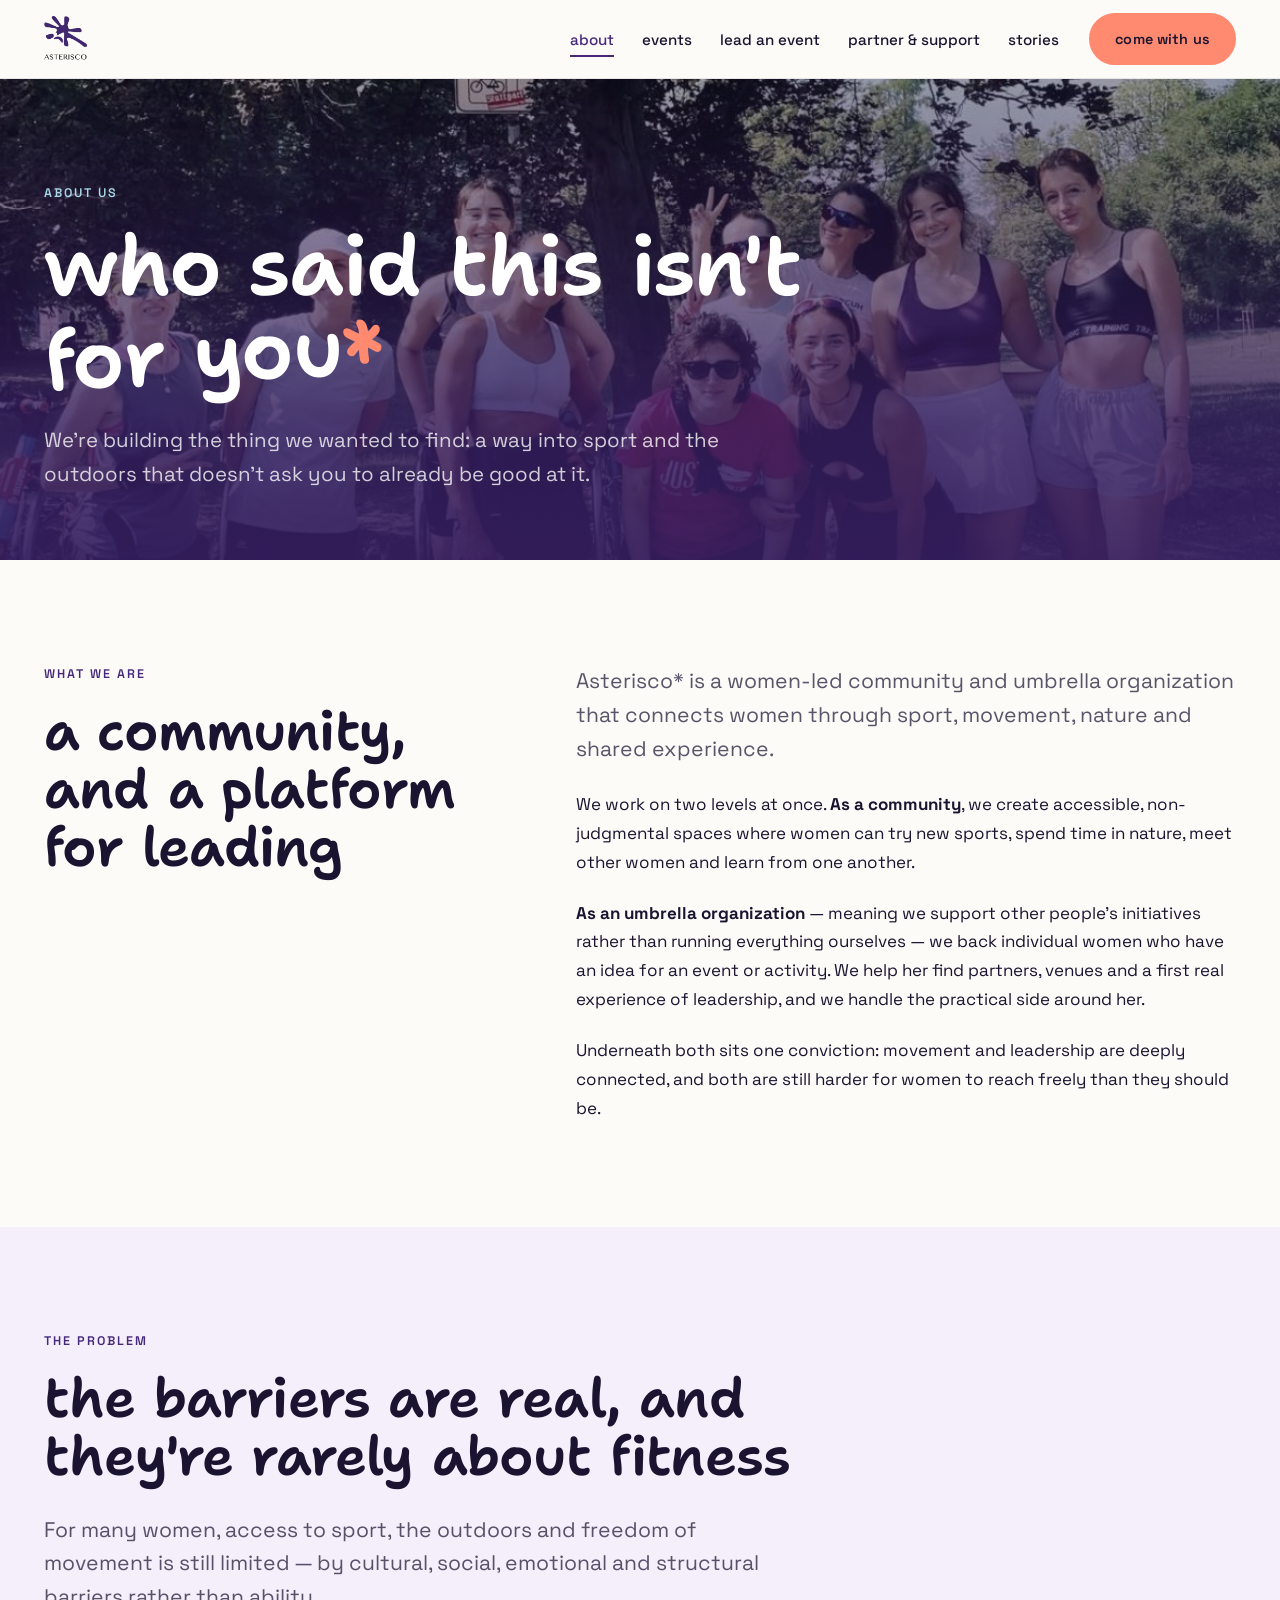
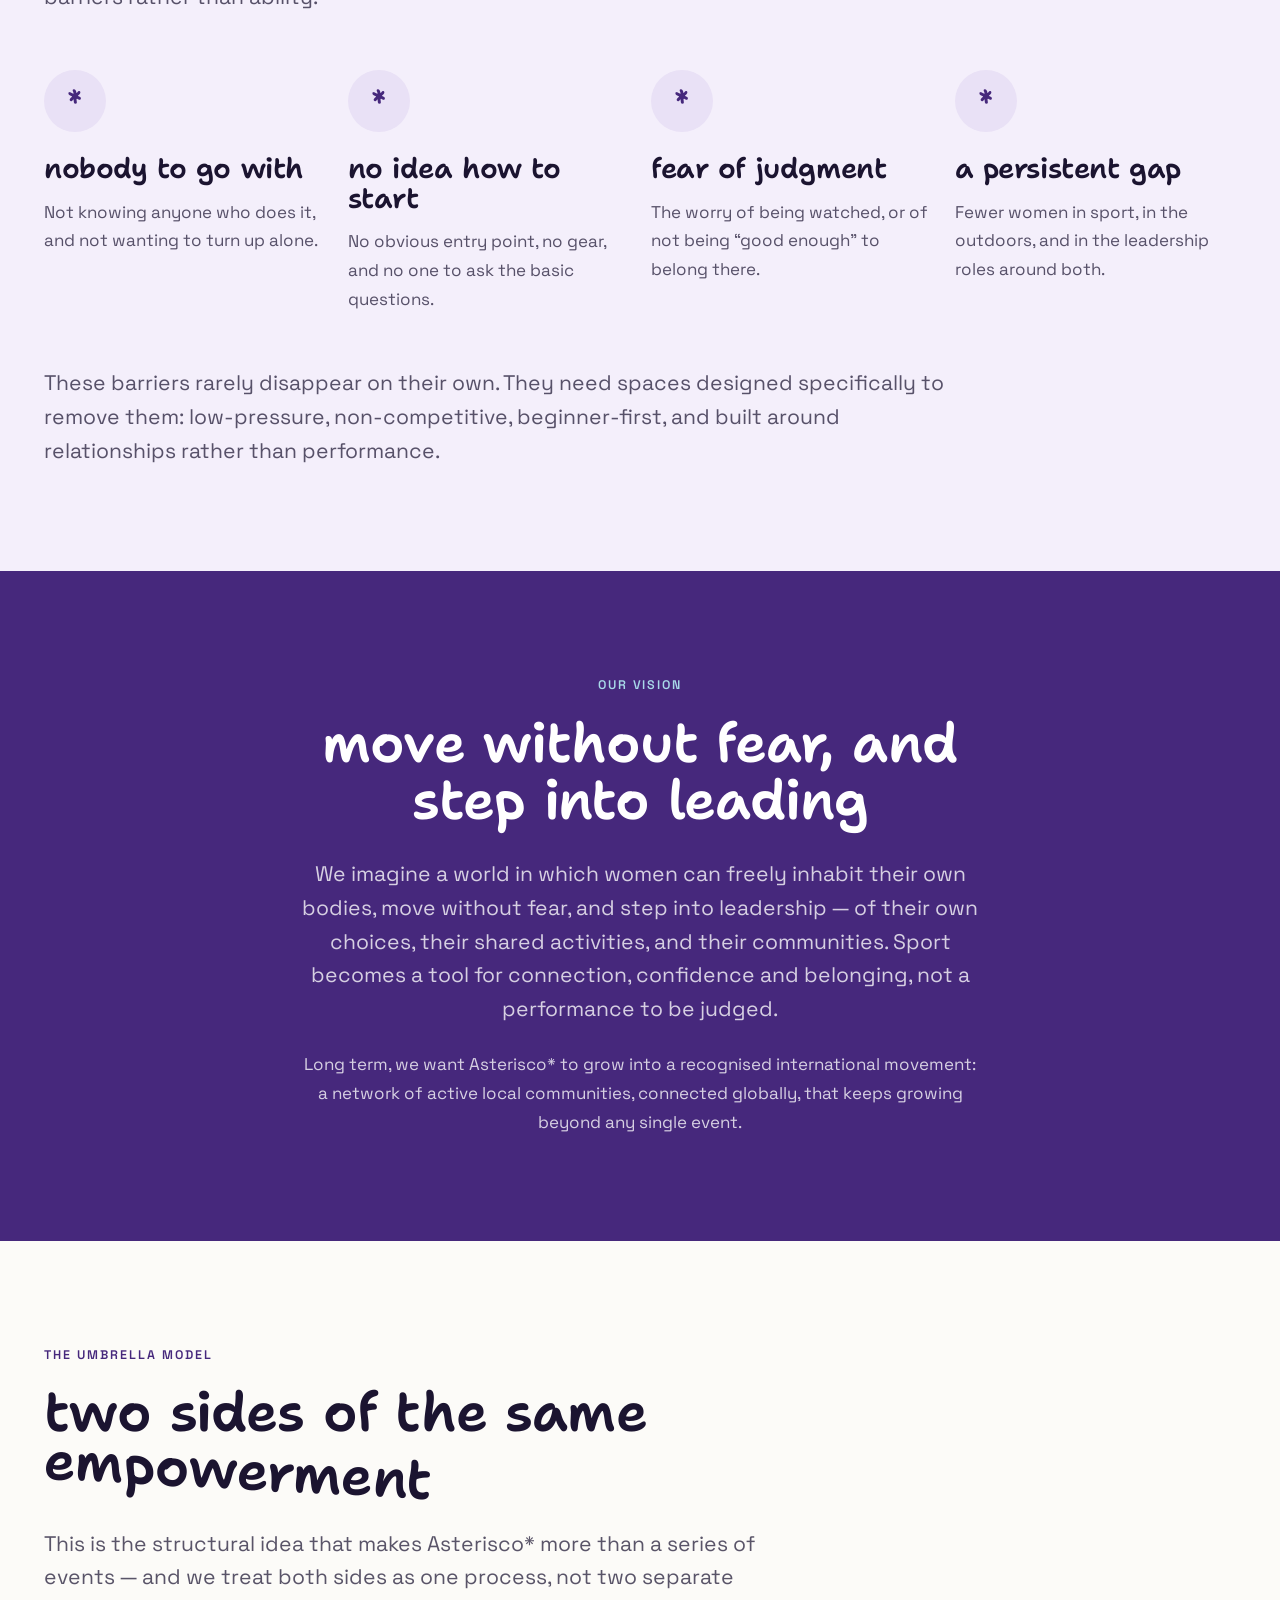
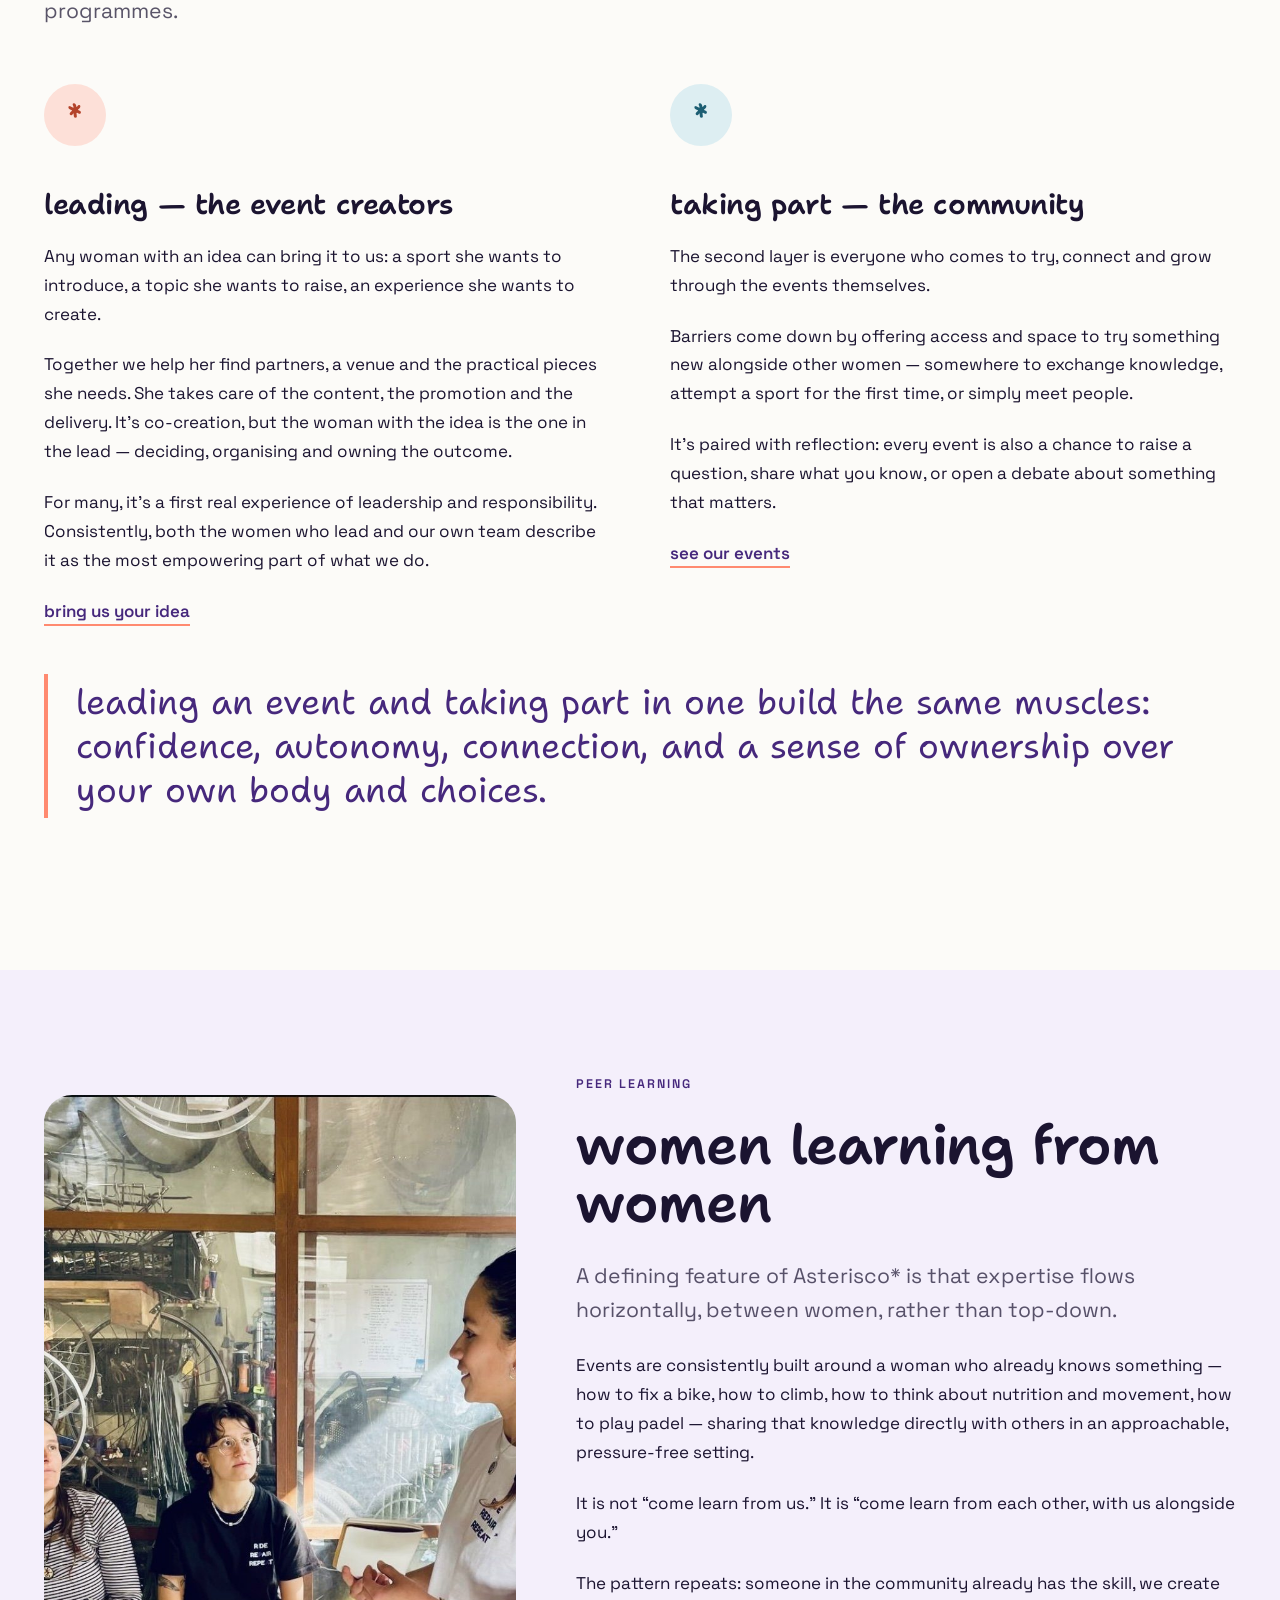
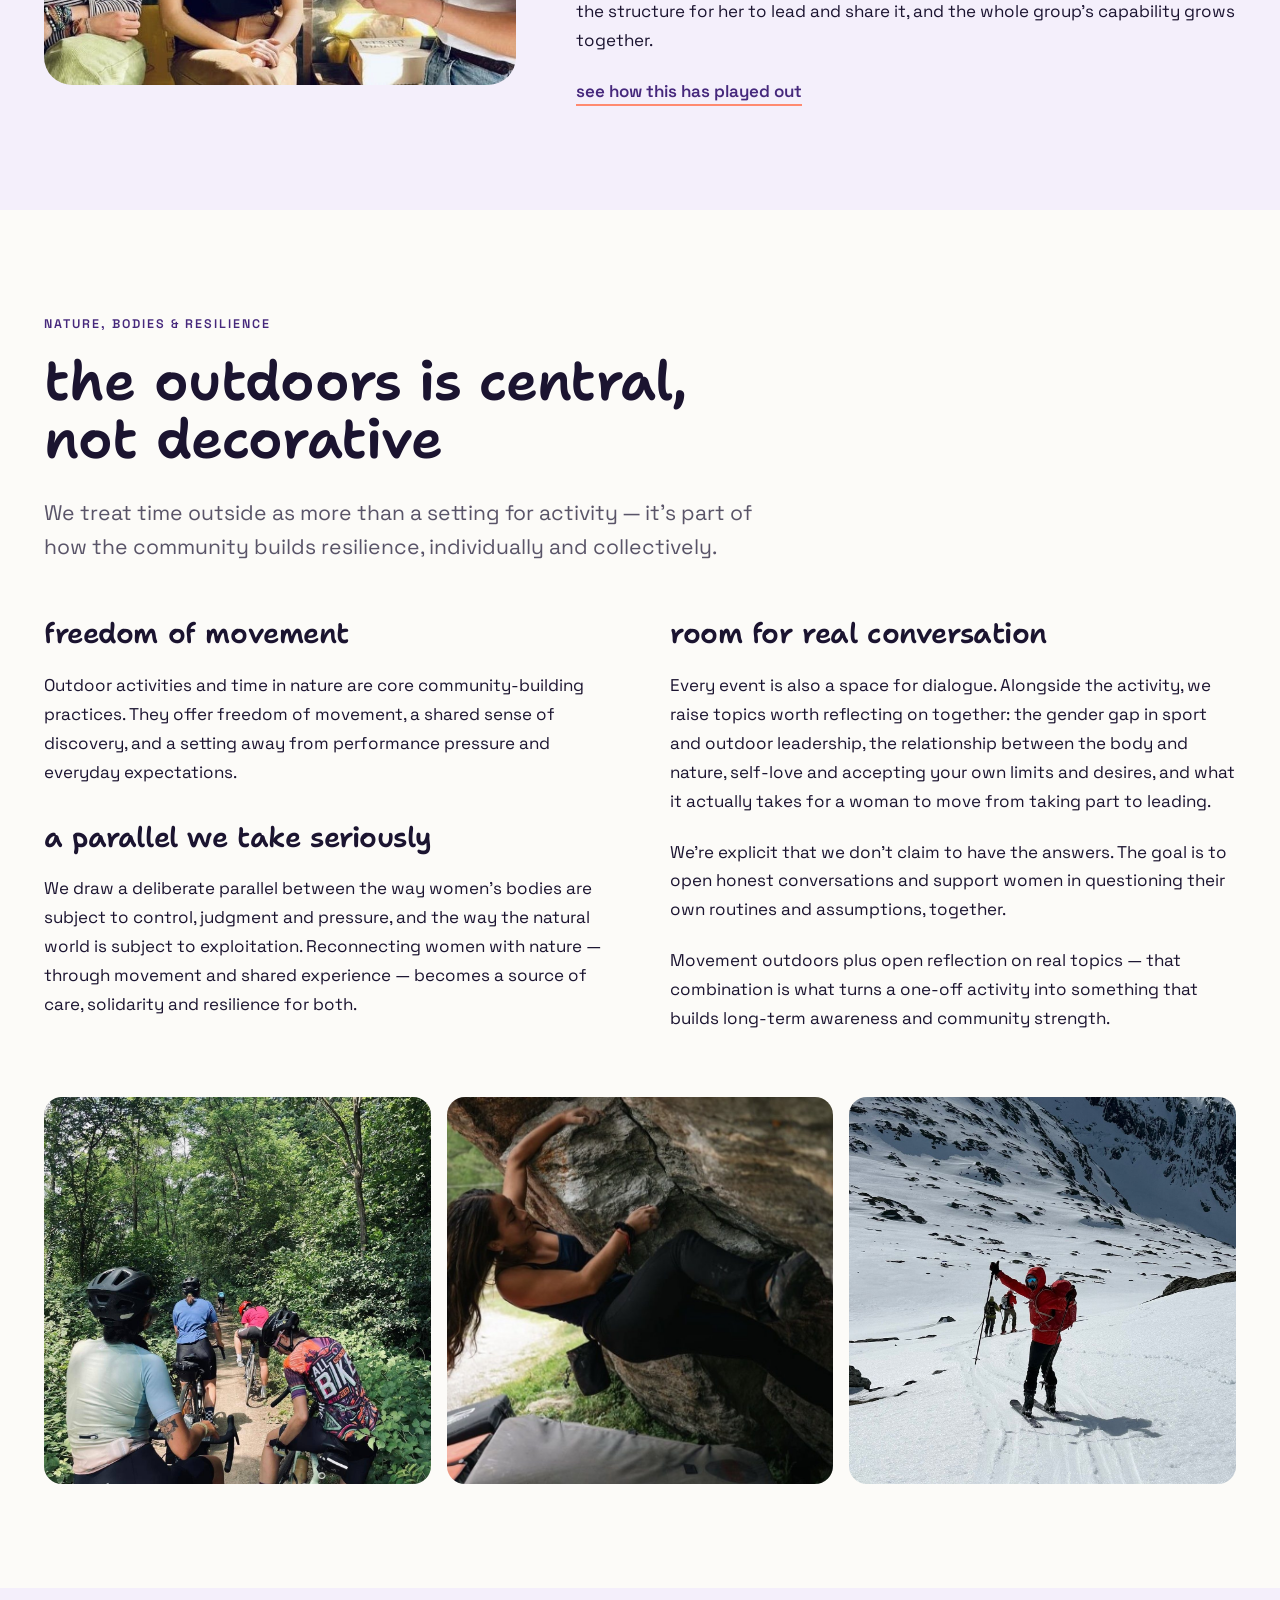
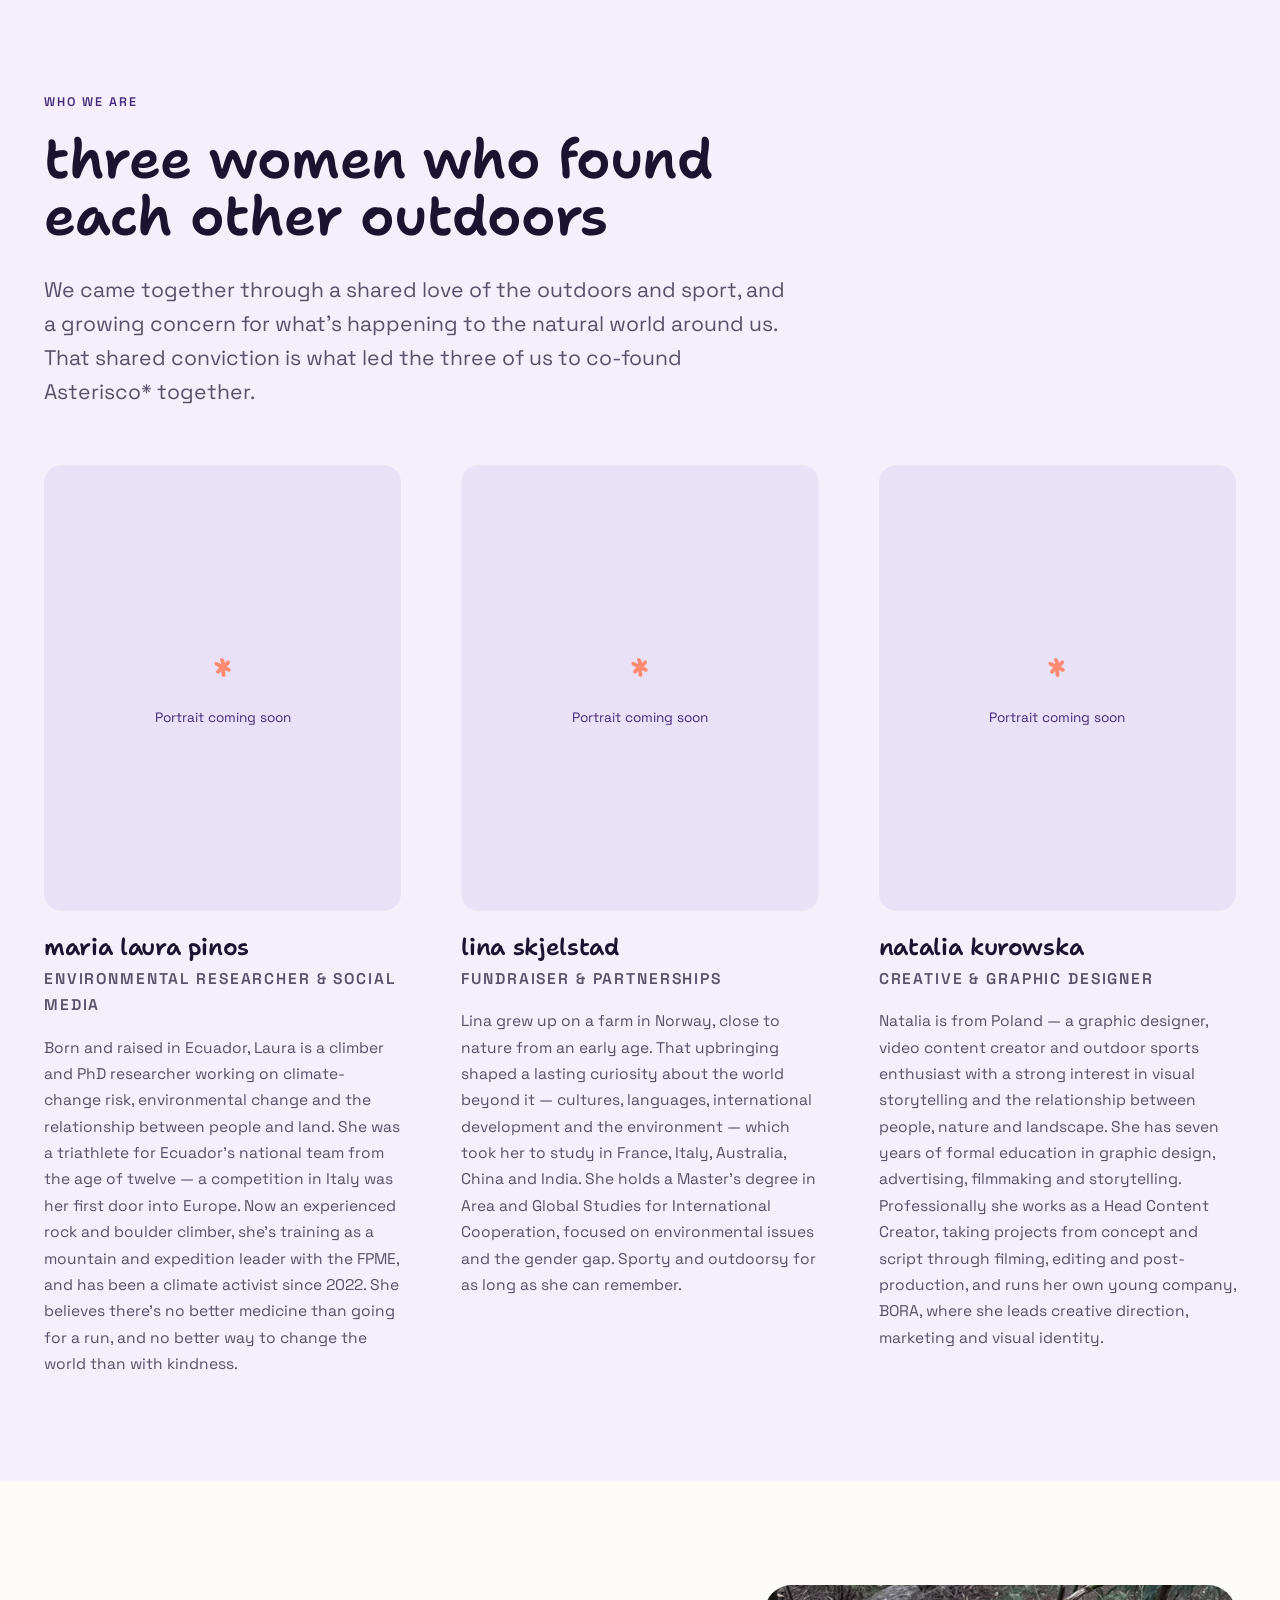
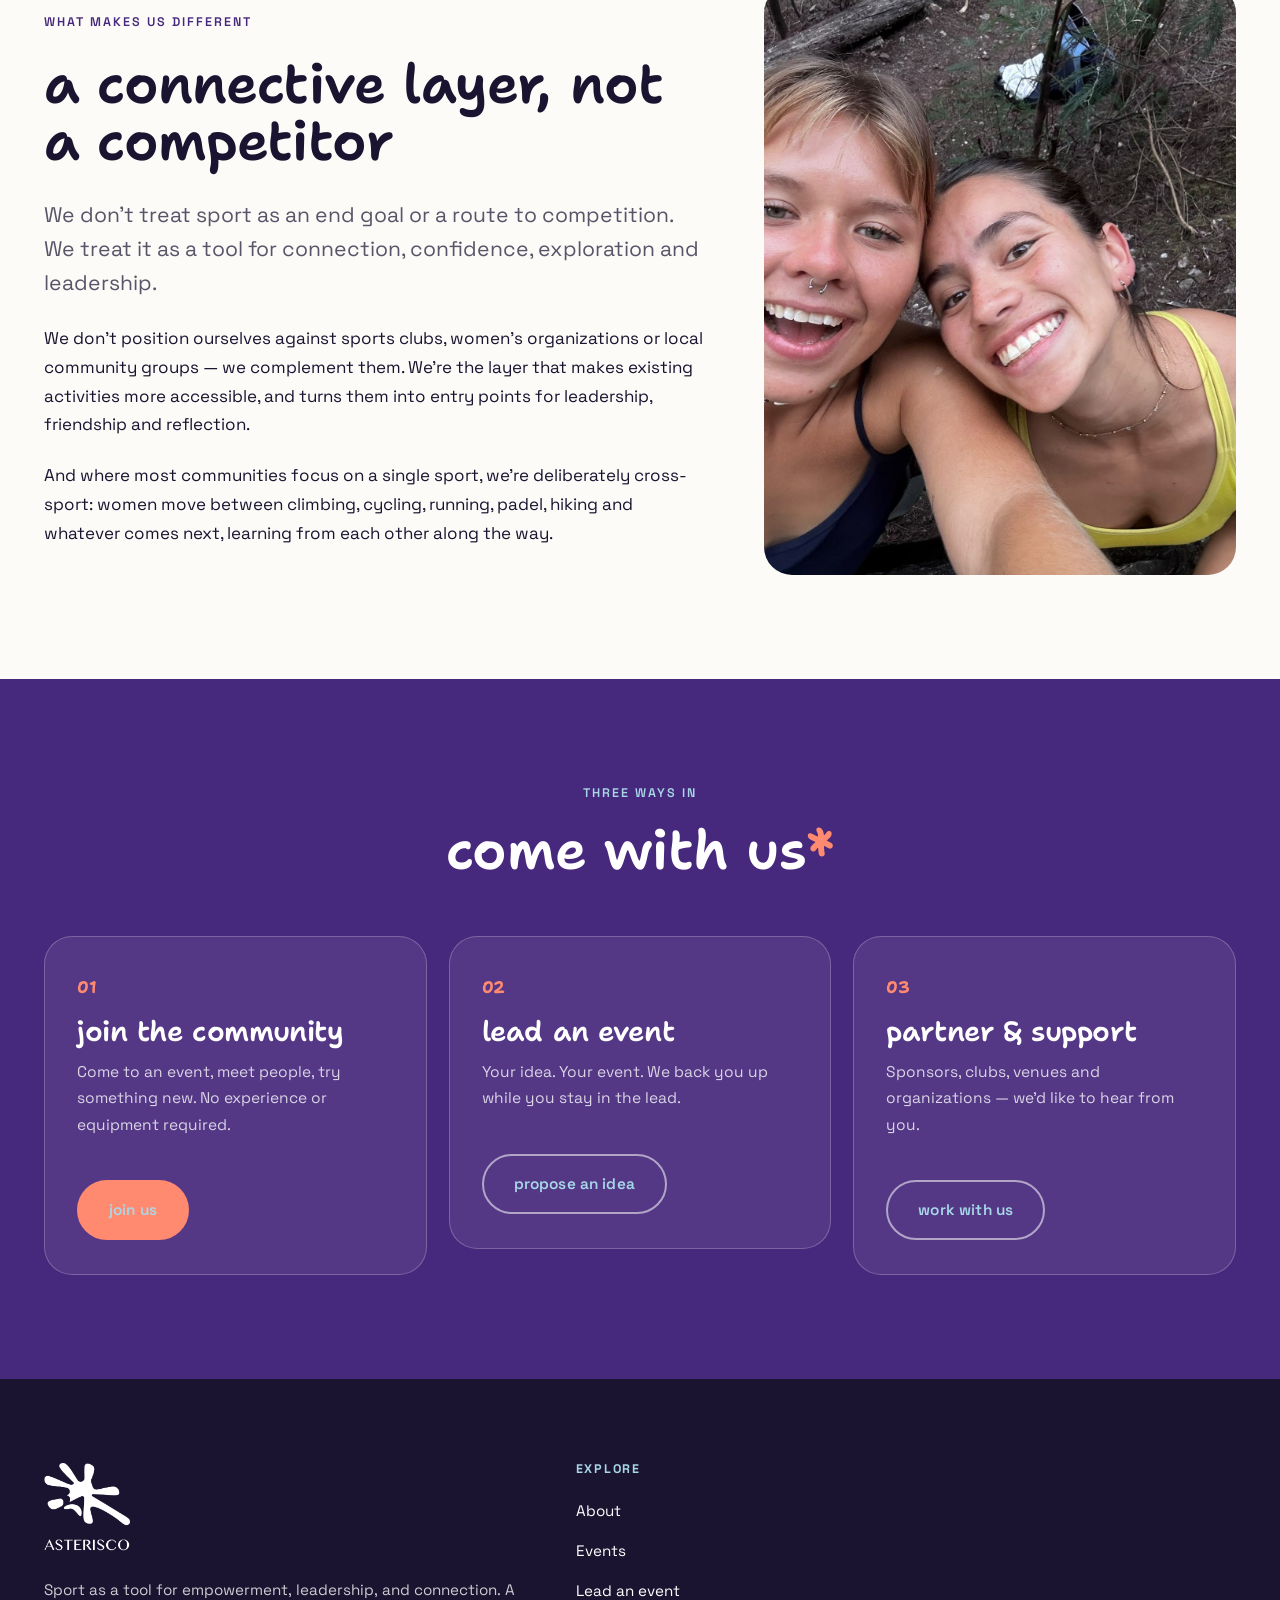
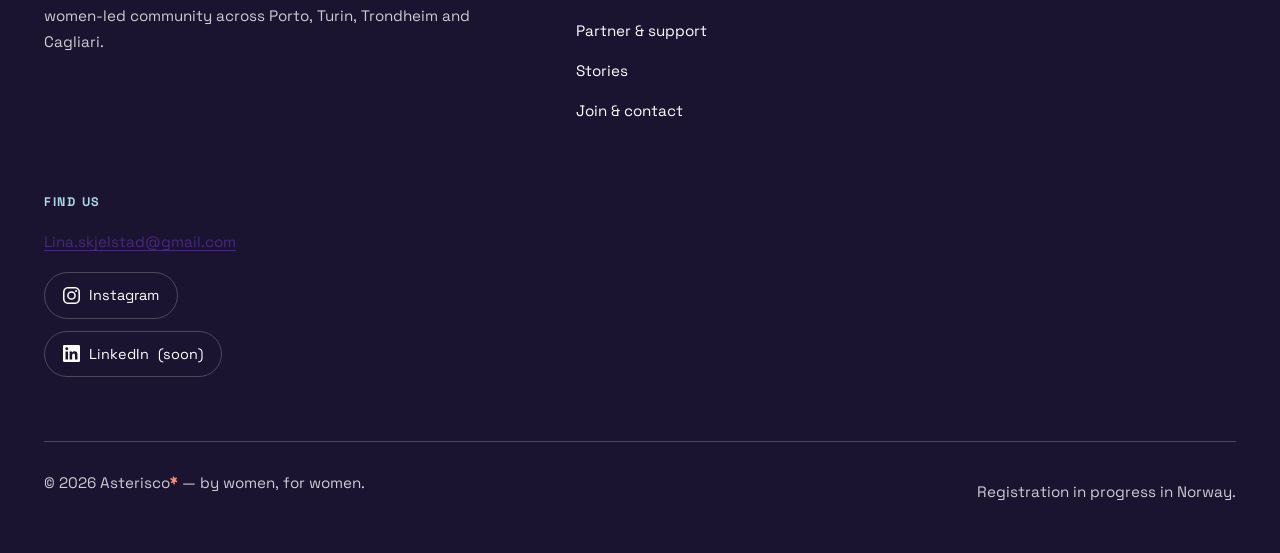
==== about.html @ ba5efff3 "Build the Asterisco* website as static HTML Eight-page static site, structured throughout so it can " ====
<!DOCTYPE html>
<html lang="en">
<head>
<meta charset="utf-8">
<meta name="viewport" content="width=device-width, initial-scale=1">

<title>About Asterisco* — A Women-Led Outdoor Community in Europe</title>
<meta name="description" content="Asterisco* removes the barriers between women and an active, connected outdoor life — and backs women who want to lead. Read about our vision, our umbrella model, and the three founders behind it.">
<meta name="keywords" content="women-led outdoor community Europe, women in outdoor leadership, women's sports community, beginner-friendly women's sport, gender gap in sport">
<link rel="canonical" href="https://asteriscoworld.com/about.html">

<meta property="og:type" content="website">
<meta property="og:site_name" content="Asterisco*">
<meta property="og:title" content="About Asterisco* — A Women-Led Outdoor Community in Europe">
<meta property="og:description" content="Not a sports club, not a single event series — a platform that removes the barriers between women and an active, connected outdoor life.">
<meta property="og:image" content="https://asteriscoworld.com/assets/img/photos/post-run-group-turin.jpg">
<meta property="og:url" content="https://asteriscoworld.com/about.html">
<meta name="twitter:card" content="summary_large_image">

<link rel="icon" href="favicon.ico" sizes="any">
<link rel="icon" href="assets/img/favicon-512.png" type="image/png">
<link rel="apple-touch-icon" href="assets/img/apple-touch-icon.png">

<link rel="preload" href="assets/fonts/shantell-sans-latin.woff2" as="font" type="font/woff2" crossorigin>
<link rel="preload" href="assets/fonts/space-grotesk-latin.woff2" as="font" type="font/woff2" crossorigin>
<link rel="stylesheet" href="assets/css/fonts.css">
<link rel="stylesheet" href="assets/css/style.css">
</head>
<body>

<a class="skip-link" href="#main">Skip to content</a>

<header class="site-header">
  <div class="container site-header__inner">
    <a class="brand" href="index.html" aria-label="Asterisco* home">
      <img src="assets/img/logo-full.png" alt="Asterisco* logo — a violet paint-splatter asterisk above the word Asterisco" width="1201" height="1283">
    </a>
    <nav class="nav" aria-label="Main">
      <button class="nav-toggle" type="button" aria-expanded="false" aria-controls="primary-menu" aria-label="Open menu">
        <span></span><span></span><span></span>
      </button>
      <ul class="nav__list" id="primary-menu">
        <li><a class="nav__link" href="about.html" aria-current="page">about</a></li>
        <li><a class="nav__link" href="events.html">events</a></li>
        <li><a class="nav__link" href="lead-an-event.html">lead an event</a></li>
        <li><a class="nav__link" href="support.html">partner &amp; support</a></li>
        <li><a class="nav__link" href="stories.html">stories</a></li>
        <li class="nav__cta-mobile"><a class="btn btn--primary" href="contact.html">come with us</a></li>
      </ul>
      <a class="btn btn--primary nav__cta" href="contact.html">come with us</a>
    </nav>
  </div>
</header>

<main id="main">

  <!-- ===== HERO ===== -->
  <section class="hero hero--page">
    <div class="hero__media">
      <img src="assets/img/photos/post-run-group-turin.jpg" alt="Ten women standing together on a park path in Turin after a group run, smiling at the camera" width="1179" height="951" fetchpriority="high">
    </div>
    <div class="container hero__inner">
      <p class="eyebrow eyebrow--onviolet">About us</p>
      <h1>who said this isn't <span class="tilt-l">for you</span><span class="ast">*</span></h1>
      <p class="hero__text">We're building the thing we wanted to find: a way into sport and the outdoors that doesn't ask you to already be good at it.</p>
    </div>
  </section>

  <!-- ===== WHAT WE ARE ===== -->
  <section class="section">
    <div class="container">
      <div class="row row--wide">
        <div class="col col-5">
          <p class="eyebrow">What we are</p>
          <h2>a community, and a platform for leading</h2>
        </div>
        <div class="col col-7 stack">
          <p class="lead">Asterisco* is a women-led community and umbrella organization that connects women through sport, movement, nature and shared experience.</p>
          <p>We work on two levels at once. <strong>As a community</strong>, we create accessible, non-judgmental spaces where women can try new sports, spend time in nature, meet other women and learn from one another.</p>
          <p><strong>As an umbrella organization</strong> — meaning we support other people's initiatives rather than running everything ourselves — we back individual women who have an idea for an event or activity. We help her find partners, venues and a first real experience of leadership, and we handle the practical side around her.</p>
          <p>Underneath both sits one conviction: movement and leadership are deeply connected, and both are still harder for women to reach freely than they should be.</p>
        </div>
      </div>
    </div>
  </section>

  <!-- ===== THE PROBLEM ===== -->
  <section class="section section--lilac">
    <div class="container">
      <div class="section-head">
        <p class="eyebrow">The problem</p>
        <h2>the barriers are real, and they're rarely about fitness</h2>
        <p class="lead">For many women, access to sport, the outdoors and freedom of movement is still limited — by cultural, social, emotional and structural barriers rather than ability.</p>
      </div>

      <div class="row row--tight">
        <div class="col col-4">
          <div class="iconbox">
            <span class="iconbox__icon" aria-hidden="true">*</span>
            <h3>nobody to go with</h3>
            <p>Not knowing anyone who does it, and not wanting to turn up alone.</p>
          </div>
        </div>
        <div class="col col-4">
          <div class="iconbox">
            <span class="iconbox__icon" aria-hidden="true">*</span>
            <h3>no idea how to start</h3>
            <p>No obvious entry point, no gear, and no one to ask the basic questions.</p>
          </div>
        </div>
        <div class="col col-4">
          <div class="iconbox">
            <span class="iconbox__icon" aria-hidden="true">*</span>
            <h3>fear of judgment</h3>
            <p>The worry of being watched, or of not being “good enough” to belong there.</p>
          </div>
        </div>
        <div class="col col-4">
          <div class="iconbox">
            <span class="iconbox__icon" aria-hidden="true">*</span>
            <h3>a persistent gap</h3>
            <p>Fewer women in sport, in the outdoors, and in the leadership roles around both.</p>
          </div>
        </div>
      </div>

      <p class="lead" style="margin-top:52px;max-width:66ch">These barriers rarely disappear on their own. They need spaces designed specifically to remove them: low-pressure, non-competitive, beginner-first, and built around relationships rather than performance.</p>
    </div>
  </section>

  <!-- ===== VISION ===== -->
  <section class="section section--violet">
    <div class="container container--narrow center">
      <p class="eyebrow eyebrow--onviolet">Our vision</p>
      <h2>move without fear, and step into leading</h2>
      <p class="lead lead--onviolet">We imagine a world in which women can freely inhabit their own bodies, move without fear, and step into leadership — of their own choices, their shared activities, and their communities. Sport becomes a tool for connection, confidence and belonging, not a performance to be judged.</p>
      <p style="color:var(--white-75);max-width:62ch;margin-inline:auto">Long term, we want Asterisco* to grow into a recognised international movement: a network of active local communities, connected globally, that keeps growing beyond any single event.</p>
    </div>
  </section>

  <!-- ===== UMBRELLA MODEL ===== -->
  <section class="section" id="umbrella">
    <div class="container">
      <div class="section-head">
        <p class="eyebrow">The umbrella model</p>
        <h2>two sides of the same <span class="tilt-r">empowerment</span></h2>
        <p class="lead">This is the structural idea that makes Asterisco* more than a series of events — and we treat both sides as one process, not two separate programmes.</p>
      </div>

      <div class="row row--wide">
        <div class="col col-2 stack">
          <span class="iconbox__icon iconbox__icon--coral" aria-hidden="true">*</span>
          <h3>leading — the event creators</h3>
          <p>Any woman with an idea can bring it to us: a sport she wants to introduce, a topic she wants to raise, an experience she wants to create.</p>
          <p>Together we help her find partners, a venue and the practical pieces she needs. She takes care of the content, the promotion and the delivery. It's co-creation, but the woman with the idea is the one in the lead — deciding, organising and owning the outcome.</p>
          <p>For many, it's a first real experience of leadership and responsibility. Consistently, both the women who lead and our own team describe it as the most empowering part of what we do.</p>
          <p><a class="textlink" href="lead-an-event.html">bring us your idea</a></p>
        </div>

        <div class="col col-2 stack">
          <span class="iconbox__icon iconbox__icon--sky" aria-hidden="true">*</span>
          <h3>taking part — the community</h3>
          <p>The second layer is everyone who comes to try, connect and grow through the events themselves.</p>
          <p>Barriers come down by offering access and space to try something new alongside other women — somewhere to exchange knowledge, attempt a sport for the first time, or simply meet people.</p>
          <p>It's paired with reflection: every event is also a chance to raise a question, share what you know, or open a debate about something that matters.</p>
          <p><a class="textlink" href="events.html">see our events</a></p>
        </div>
      </div>

      <div class="pullquote">leading an event and taking part in one build the same muscles: confidence, autonomy, connection, and a sense of ownership over your own body and choices.</div>
    </div>
  </section>

  <!-- ===== PEER LEARNING ===== -->
  <section class="section section--lilac">
    <div class="container">
      <div class="row row--wide row--center">
        <div class="col col-5">
          <div class="split__media">
            <img src="assets/img/photos/bike-repair-teaching-turin.jpg" alt="A woman demonstrating bicycle repair to two other women sitting and watching in a Turin workshop" width="1179" height="948" loading="lazy">
          </div>
        </div>
        <div class="col col-7 stack">
          <p class="eyebrow">Peer learning</p>
          <h2>women learning from women</h2>
          <p class="lead">A defining feature of Asterisco* is that expertise flows horizontally, between women, rather than top-down.</p>
          <p>Events are consistently built around a woman who already knows something — how to fix a bike, how to climb, how to think about nutrition and movement, how to play padel — sharing that knowledge directly with others in an approachable, pressure-free setting.</p>
          <p>It is not “come learn from us.” It is “come learn from each other, with us alongside you.”</p>
          <p>The pattern repeats: someone in the community already has the skill, we create the structure for her to lead and share it, and the whole group's capability grows together.</p>
          <p><a class="textlink" href="events.html">see how this has played out</a></p>
        </div>
      </div>
    </div>
  </section>

  <!-- ===== NATURE ===== -->
  <section class="section" id="nature">
    <div class="container">
      <div class="section-head">
        <p class="eyebrow">Nature, bodies &amp; resilience</p>
        <h2>the outdoors is central, not decorative</h2>
        <p class="lead">We treat time outside as more than a setting for activity — it's part of how the community builds resilience, individually and collectively.</p>
      </div>

      <div class="row row--wide">
        <div class="col col-2 stack">
          <h3>freedom of movement</h3>
          <p>Outdoor activities and time in nature are core community-building practices. They offer freedom of movement, a shared sense of discovery, and a setting away from performance pressure and everyday expectations.</p>

          <h3 style="margin-top:36px">a parallel we take seriously</h3>
          <p>We draw a deliberate parallel between the way women's bodies are subject to control, judgment and pressure, and the way the natural world is subject to exploitation. Reconnecting women with nature — through movement and shared experience — becomes a source of care, solidarity and resilience for both.</p>
        </div>

        <div class="col col-2 stack">
          <h3>room for real conversation</h3>
          <p>Every event is also a space for dialogue. Alongside the activity, we raise topics worth reflecting on together: the gender gap in sport and outdoor leadership, the relationship between the body and nature, self-love and accepting your own limits and desires, and what it actually takes for a woman to move from taking part to leading.</p>
          <p>We're explicit that we don't claim to have the answers. The goal is to open honest conversations and support women in questioning their own routines and assumptions, together.</p>
          <p>Movement outdoors plus open reflection on real topics — that combination is what turns a one-off activity into something that builds long-term awareness and community strength.</p>
        </div>
      </div>

      <div class="gallery" style="margin-top:64px">
        <div class="gallery__item">
          <img src="assets/img/photos/gravel-ride-woods-turin.jpg" alt="Cyclists riding single file along a woodland trail near Turin" width="1200" height="1600" loading="lazy">
        </div>
        <div class="gallery__item">
          <img src="assets/img/photos/outdoor-bouldering.jpg" alt="A woman climbing an outdoor boulder in a forest clearing, crash pads below her" width="1179" height="816" loading="lazy">
        </div>
        <div class="gallery__item">
          <img src="assets/img/photos/ski-touring-norway.jpg" alt="Three women ski touring across a snowfield beneath steep Norwegian peaks" width="1350" height="1800" loading="lazy">
        </div>
      </div>
    </div>
  </section>

  <!-- ===== WHO WE ARE / TEAM ===== -->
  <section class="section section--lilac" id="who-we-are">
    <div class="container">
      <div class="section-head">
        <p class="eyebrow">Who we are</p>
        <h2>three women who found each other outdoors</h2>
        <p class="lead">We came together through a shared love of the outdoors and sport, and a growing concern for what's happening to the natural world around us. That shared conviction is what led the three of us to co-found Asterisco* together.</p>
      </div>

      <div class="row row--wide">

        <!-- PORTRAIT SLOT: replace the whole .person__slot div with
             <img src="assets/img/photos/YOUR-PHOTO.jpg" alt="Portrait of Maria Laura Pinos" width="1200" height="1500"> -->
        <div class="col col-3">
          <article class="person">
            <div class="person__photo">
              <div class="person__slot">
                <span class="ast" aria-hidden="true">*</span>
                Portrait coming soon
              </div>
            </div>
            <h3 class="person__name">maria laura pinos</h3>
            <p class="person__role">Environmental researcher &amp; social media</p>
            <p>Born and raised in Ecuador, Laura is a climber and PhD researcher working on climate-change risk, environmental change and the relationship between people and land. She was a triathlete for Ecuador's national team from the age of twelve — a competition in Italy was her first door into Europe. Now an experienced rock and boulder climber, she's training as a mountain and expedition leader with the FPME, and has been a climate activist since 2022. She believes there's no better medicine than going for a run, and no better way to change the world than with kindness.</p>
          </article>
        </div>

        <!-- PORTRAIT SLOT -->
        <div class="col col-3">
          <article class="person">
            <div class="person__photo">
              <div class="person__slot">
                <span class="ast" aria-hidden="true">*</span>
                Portrait coming soon
              </div>
            </div>
            <h3 class="person__name">lina skjelstad</h3>
            <p class="person__role">Fundraiser &amp; partnerships</p>
            <p>Lina grew up on a farm in Norway, close to nature from an early age. That upbringing shaped a lasting curiosity about the world beyond it — cultures, languages, international development and the environment — which took her to study in France, Italy, Australia, China and India. She holds a Master's degree in Area and Global Studies for International Cooperation, focused on environmental issues and the gender gap. Sporty and outdoorsy for as long as she can remember.</p>
          </article>
        </div>

        <!-- PORTRAIT SLOT -->
        <div class="col col-3">
          <article class="person">
            <div class="person__photo">
              <div class="person__slot">
                <span class="ast" aria-hidden="true">*</span>
                Portrait coming soon
              </div>
            </div>
            <h3 class="person__name">natalia kurowska</h3>
            <p class="person__role">Creative &amp; graphic designer</p>
            <p>Natalia is from Poland — a graphic designer, video content creator and outdoor sports enthusiast with a strong interest in visual storytelling and the relationship between people, nature and landscape. She has seven years of formal education in graphic design, advertising, filmmaking and storytelling. Professionally she works as a Head Content Creator, taking projects from concept and script through filming, editing and post-production, and runs her own young company, BORA, where she leads creative direction, marketing and visual identity.</p>
          </article>
        </div>

      </div>
    </div>
  </section>

  <!-- ===== WHAT MAKES US DIFFERENT ===== -->
  <section class="section">
    <div class="container">
      <div class="row row--wide row--center">
        <div class="col col-7 stack">
          <p class="eyebrow">What makes us different</p>
          <h2>a connective layer, not a competitor</h2>
          <p class="lead">We don't treat sport as an end goal or a route to competition. We treat it as a tool for connection, confidence, exploration and leadership.</p>
          <p>We don't position ourselves against sports clubs, women's organizations or local community groups — we complement them. We're the layer that makes existing activities more accessible, and turns them into entry points for leadership, friendship and reflection.</p>
          <p>And where most communities focus on a single sport, we're deliberately cross-sport: women move between climbing, cycling, running, padel, hiking and whatever comes next, learning from each other along the way.</p>
        </div>
        <div class="col col-5">
          <div class="split__media">
            <img src="assets/img/photos/friends-outdoors.jpg" alt="Two women leaning together outdoors after a climb, laughing at the camera" width="1200" height="1600" loading="lazy">
          </div>
        </div>
      </div>
    </div>
  </section>

  <!-- ===== THREE DOORS ===== -->
  <section class="section section--violet">
    <div class="container">
      <div class="section-head center">
        <p class="eyebrow eyebrow--onviolet">Three ways in</p>
        <h2>come with us<span class="ast">*</span></h2>
      </div>
      <div class="row row--tight">
        <div class="col col-3">
          <div class="door">
            <span class="door__num">01</span>
            <h3>join the community</h3>
            <p>Come to an event, meet people, try something new. No experience or equipment required.</p>
            <div class="door__foot"><a class="btn btn--primary" href="contact.html">join us</a></div>
          </div>
        </div>
        <div class="col col-3">
          <div class="door">
            <span class="door__num">02</span>
            <h3>lead an event</h3>
            <p>Your idea. Your event. We back you up while you stay in the lead.</p>
            <div class="door__foot"><a class="btn btn--ghost" href="lead-an-event.html">propose an idea</a></div>
          </div>
        </div>
        <div class="col col-3">
          <div class="door">
            <span class="door__num">03</span>
            <h3>partner &amp; support</h3>
            <p>Sponsors, clubs, venues and organizations — we'd like to hear from you.</p>
            <div class="door__foot"><a class="btn btn--ghost" href="support.html">work with us</a></div>
          </div>
        </div>
      </div>
    </div>
  </section>

</main>

<footer class="site-footer">
  <div class="container">
    <div class="row row--wide">
      <div class="col col-5 site-footer__brand">
        <img src="assets/img/logo-full-white.png" alt="Asterisco* logo" width="1201" height="1283" loading="lazy">
        <p>Sport as a tool for empowerment, leadership, and connection. A women-led community across Porto, Turin, Trondheim and Cagliari.</p>
      </div>
      <div class="col col-3">
        <h3>Explore</h3>
        <ul class="footer-nav">
          <li><a href="about.html">About</a></li>
          <li><a href="events.html">Events</a></li>
          <li><a href="lead-an-event.html">Lead an event</a></li>
          <li><a href="support.html">Partner &amp; support</a></li>
          <li><a href="stories.html">Stories</a></li>
          <li><a href="contact.html">Join &amp; contact</a></li>
        </ul>
      </div>
      <div class="col col-4">
        <h3>Find us</h3>
        <p><a href="mailto:Lina.skjelstad@gmail.com">Lina.skjelstad@gmail.com</a></p>
        <div class="social">
          <a href="https://www.instagram.com/asterisco.wld/" target="_blank" rel="noopener">
            <svg viewBox="0 0 24 24" aria-hidden="true"><path d="M12 2.16c3.2 0 3.58.01 4.85.07 1.17.05 1.8.25 2.23.41.56.22.96.48 1.38.9.42.42.68.82.9 1.38.16.42.36 1.06.41 2.23.06 1.27.07 1.65.07 4.85s-.01 3.58-.07 4.85c-.05 1.17-.25 1.8-.41 2.23-.22.56-.48.96-.9 1.38-.42.42-.82.68-1.38.9-.42.16-1.06.36-2.23.41-1.27.06-1.65.07-4.85.07s-3.58-.01-4.85-.07c-1.17-.05-1.8-.25-2.23-.41-.56-.22-.96-.48-1.38-.9-.42-.42-.68-.82-.9-1.38-.16-.42-.36-1.06-.41-2.23C2.17 15.58 2.16 15.2 2.16 12s.01-3.58.07-4.85c.05-1.17.25-1.8.41-2.23.22-.56.48-.96.9-1.38.42-.42.82-.68 1.38-.9.42-.16 1.06-.36 2.23-.41C8.42 2.17 8.8 2.16 12 2.16M12 0C8.74 0 8.33.01 7.05.07 5.78.13 4.9.33 4.14.63c-.79.31-1.46.72-2.13 1.38C1.35 2.68.94 3.35.63 4.14.33 4.9.13 5.78.07 7.05.01 8.33 0 8.74 0 12s.01 3.67.07 4.95c.06 1.27.26 2.15.56 2.91.31.79.72 1.46 1.38 2.13.67.66 1.34 1.07 2.13 1.38.76.3 1.64.5 2.91.56C8.33 23.99 8.74 24 12 24s3.67-.01 4.95-.07c1.27-.06 2.15-.26 2.91-.56.79-.31 1.46-.72 2.13-1.38.66-.67 1.07-1.34 1.38-2.13.3-.76.5-1.64.56-2.91.06-1.28.07-1.69.07-4.95s-.01-3.67-.07-4.95c-.06-1.27-.26-2.15-.56-2.91-.31-.79-.72-1.46-1.38-2.13C21.32 1.35 20.65.94 19.86.63c-.76-.3-1.64-.5-2.91-.56C15.67.01 15.26 0 12 0z"/><path d="M12 5.84A6.16 6.16 0 1 0 18.16 12 6.16 6.16 0 0 0 12 5.84zM12 16a4 4 0 1 1 4-4 4 4 0 0 1-4 4z"/><circle cx="18.41" cy="5.59" r="1.44"/></svg>
            Instagram
          </a>
          <a href="contact.html" aria-label="LinkedIn — profile coming soon">
            <svg viewBox="0 0 24 24" aria-hidden="true"><path d="M20.45 20.45h-3.56v-5.57c0-1.33-.02-3.04-1.85-3.04-1.85 0-2.14 1.45-2.14 2.94v5.67H9.35V9h3.41v1.56h.05a3.74 3.74 0 0 1 3.37-1.85c3.6 0 4.27 2.37 4.27 5.46zM5.34 7.43a2.07 2.07 0 1 1 2.06-2.07 2.07 2.07 0 0 1-2.06 2.07zM7.12 20.45H3.55V9h3.57zM22.22 0H1.77A1.76 1.76 0 0 0 0 1.73v20.54A1.76 1.76 0 0 0 1.77 24h20.45A1.77 1.77 0 0 0 24 22.27V1.73A1.77 1.77 0 0 0 22.22 0z"/></svg>
            LinkedIn <span class="small">(soon)</span>
          </a>
        </div>
      </div>
    </div>
    <div class="site-footer__bottom">
      <p>&copy; 2026 Asterisco<span class="ast">*</span> — by women, for women.</p>
      <p>Registration in progress in Norway.</p>
    </div>
  </div>
</footer>

<script src="assets/js/main.js"></script>
</body>
</html>
---- assets/css/fonts.css ----
/* ==========================================================================
   ASTERISCO* — self-hosted webfonts

   Shantell Sans, Marcellus and Space Grotesk, all licensed under the
   SIL Open Font License 1.1, which permits self-hosting and redistribution.

   Self-hosted rather than loaded from the Google Fonts CDN so that:
     - the site works offline and when opened straight from disk,
     - no visitor IP addresses are sent to a third party (a GDPR concern
       for an EU-registered organization),
     - there is no extra DNS + TLS round trip before text can paint.

   Latin and Latin-Extended subsets only — enough for English plus the
   Norwegian, Portuguese and Italian characters used across the site.
   ========================================================================== */

@font-face {
  font-family: 'Shantell Sans';
  font-style: normal;
  font-weight: 300 800;
  font-display: swap;
  src: url('../fonts/shantell-sans-latin-ext.woff2') format('woff2');
  unicode-range: U+0100-02BA, U+02BD-02C5, U+02C7-02CC, U+02CE-02D7, U+02DD-02FF, U+0304, U+0308, U+0329, U+1D00-1DBF, U+1E00-1E9F, U+1EF2-1EFF, U+2020, U+20A0-20AB, U+20AD-20C0, U+2113, U+2C60-2C7F, U+A720-A7FF;
}

@font-face {
  font-family: 'Shantell Sans';
  font-style: normal;
  font-weight: 300 800;
  font-display: swap;
  src: url('../fonts/shantell-sans-latin.woff2') format('woff2');
  unicode-range: U+0000-00FF, U+0131, U+0152-0153, U+02BB-02BC, U+02C6, U+02DA, U+02DC, U+0304, U+0308, U+0329, U+2000-206F, U+20AC, U+2122, U+2191, U+2193, U+2212, U+2215, U+FEFF, U+FFFD;
}

@font-face {
  font-family: 'Marcellus';
  font-style: normal;
  font-weight: 400;
  font-display: swap;
  src: url('../fonts/marcellus-latin-ext.woff2') format('woff2');
  unicode-range: U+0100-02BA, U+02BD-02C5, U+02C7-02CC, U+02CE-02D7, U+02DD-02FF, U+0304, U+0308, U+0329, U+1D00-1DBF, U+1E00-1E9F, U+1EF2-1EFF, U+2020, U+20A0-20AB, U+20AD-20C0, U+2113, U+2C60-2C7F, U+A720-A7FF;
}

@font-face {
  font-family: 'Marcellus';
  font-style: normal;
  font-weight: 400;
  font-display: swap;
  src: url('../fonts/marcellus-latin.woff2') format('woff2');
  unicode-range: U+0000-00FF, U+0131, U+0152-0153, U+02BB-02BC, U+02C6, U+02DA, U+02DC, U+0304, U+0308, U+0329, U+2000-206F, U+20AC, U+2122, U+2191, U+2193, U+2212, U+2215, U+FEFF, U+FFFD;
}

@font-face {
  font-family: 'Space Grotesk';
  font-style: normal;
  font-weight: 300 700;
  font-display: swap;
  src: url('../fonts/space-grotesk-latin-ext.woff2') format('woff2');
  unicode-range: U+0100-02BA, U+02BD-02C5, U+02C7-02CC, U+02CE-02D7, U+02DD-02FF, U+0304, U+0308, U+0329, U+1D00-1DBF, U+1E00-1E9F, U+1EF2-1EFF, U+2020, U+20A0-20AB, U+20AD-20C0, U+2113, U+2C60-2C7F, U+A720-A7FF;
}

@font-face {
  font-family: 'Space Grotesk';
  font-style: normal;
  font-weight: 300 700;
  font-display: swap;
  src: url('../fonts/space-grotesk-latin.woff2') format('woff2');
  unicode-range: U+0000-00FF, U+0131, U+0152-0153, U+02BB-02BC, U+02C6, U+02DA, U+02DC, U+0304, U+0308, U+0329, U+2000-206F, U+20AC, U+2122, U+2191, U+2193, U+2212, U+2215, U+FEFF, U+FFFD;
}
---- assets/css/style.css ----
/* ==========================================================================
   ASTERISCO* — site styles
   Brand Guide v1, 2026

   ELEMENTOR NOTE
   Every layout in this file is built with flexbox only — no CSS grid, no
   float tricks, no JS-driven layout. Each `.section` maps to an Elementor
   Section/Container; each `.row` maps to a flex Container; each `.col`
   maps to a child Container with a width %. Cards, icon boxes, accordions
   and galleries are all structured to match their native Elementor widget.
   ========================================================================== */

/* --------------------------------------------------------------------------
   1. Tokens
   -------------------------------------------------------------------------- */
:root {
  /* Brand palette — Brand Guide v1, 2026 */
  --violet:      #46287C;   /* primary */
  --violet-deep: #351E5F;   /* hover / depth */
  --lilac:       #E9E1F6;   /* secondary / light */
  --lilac-soft:  #F4EFFB;   /* tint */
  --paper:       #FCFBF8;   /* background */
  --ink:         #1B1430;   /* text / dark */
  --coral:       #FF8A70;   /* seasonal accent — primary */
  --coral-deep:  #F0674A;   /* coral hover */
  --sky:         #A8D8E8;   /* seasonal accent — outdoor line */
  --fern:        #7BAE6F;   /* seasonal accent — nature/growth line */

  --ink-70: rgba(27, 20, 48, .72);
  --ink-55: rgba(27, 20, 48, .58);
  --white-75: rgba(255, 255, 255, .78);
  --white-20: rgba(255, 255, 255, .22);

  /* Type */
  --display: "Shantell Sans", "Comic Sans MS", cursive;
  --serif:   "Marcellus", Georgia, "Times New Roman", serif;
  --body:    "Space Grotesk", "Helvetica Neue", Arial, sans-serif;

  /* Rhythm */
  --gutter: 24px;
  --maxw: 1240px;
  --maxw-narrow: 760px;
  --section-y: 104px;
  --radius: 18px;
  --radius-lg: 28px;
}

/* --------------------------------------------------------------------------
   2. Reset & base
   -------------------------------------------------------------------------- */
*, *::before, *::after { box-sizing: border-box; }

html { -webkit-text-size-adjust: 100%; scroll-behavior: smooth; }

body {
  margin: 0;
  background: var(--paper);
  color: var(--ink);
  font-family: var(--body);
  font-size: 17px;
  line-height: 1.7;
  -webkit-font-smoothing: antialiased;
  overflow-x: hidden;
}

img { max-width: 100%; height: auto; display: block; }

a { color: var(--violet); text-decoration-thickness: 1px; text-underline-offset: 3px; }
a:hover { color: var(--coral-deep); }

h1, h2, h3, h4 {
  font-family: var(--display);
  font-weight: 600;
  line-height: 1.06;
  letter-spacing: -0.015em;
  text-transform: lowercase;   /* Brand Guide: lowercase headlines */
  margin: 0 0 .5em;
}

h1 { font-size: clamp(2.6rem, 7.2vw, 5.2rem); }
h2 { font-size: clamp(2.1rem, 4.6vw, 3.4rem); }
h3 { font-size: clamp(1.35rem, 2.2vw, 1.75rem); }
h4 { font-size: 1.12rem; }

p { margin: 0 0 1.15em; }
p:last-child { margin-bottom: 0; }

ul, ol { margin: 0 0 1.15em; padding-left: 1.15em; }
li { margin-bottom: .45em; }

::selection { background: var(--coral); color: #fff; }

:focus-visible {
  outline: 3px solid var(--coral);
  outline-offset: 3px;
  border-radius: 4px;
}

.skip-link {
  position: absolute; left: -9999px; top: 0;
  background: var(--violet); color: #fff;
  padding: 12px 20px; z-index: 999; border-radius: 0 0 8px 0;
}
.skip-link:focus { left: 0; color: #fff; }

.visually-hidden {
  position: absolute; width: 1px; height: 1px;
  padding: 0; margin: -1px; overflow: hidden;
  clip: rect(0 0 0 0); white-space: nowrap; border: 0;
}

/* --------------------------------------------------------------------------
   3. Brand type helpers
   -------------------------------------------------------------------------- */

/* The asterisk replaces the exclamation mark — Brand Guide v1 */
.ast { color: var(--coral); font-family: var(--display); font-weight: 700; }

/* Hand-drawn energy: words rotated ±3° */
.tilt-l { display: inline-block; transform: rotate(-3deg); }
.tilt-r { display: inline-block; transform: rotate(3deg); }

.wordmark { font-family: var(--serif); text-transform: none; letter-spacing: .06em; }

.eyebrow {
  font-family: var(--body);
  font-size: .78rem;
  font-weight: 600;
  letter-spacing: .16em;
  text-transform: uppercase;
  color: var(--violet);
  margin: 0 0 18px;
}
.eyebrow--onviolet { color: var(--sky); }

.lead { font-size: clamp(1.12rem, 1.8vw, 1.32rem); line-height: 1.6; color: var(--ink-70); }
.lead--onviolet { color: var(--white-75); }

.muted { color: var(--ink-55); }
.small { font-size: .9rem; }

/* --------------------------------------------------------------------------
   4. Layout — flex only
   -------------------------------------------------------------------------- */
.container { width: 100%; max-width: var(--maxw); margin: 0 auto; padding-inline: var(--gutter); }
.container--narrow { max-width: var(--maxw-narrow); }

.section { padding-block: var(--section-y); }
.section--tight { padding-block: 68px; }
.section--flush-top { padding-top: 0; }

.section--lilac  { background: var(--lilac-soft); }
.section--violet { background: var(--violet); color: #fff; }
.section--ink    { background: var(--ink); color: #fff; }

.section--violet h1, .section--violet h2, .section--violet h3,
.section--ink h1, .section--ink h2, .section--ink h3 { color: #fff; }
.section--violet a, .section--ink a { color: var(--sky); }

/* Flex row — the Elementor flex container equivalent.
   --gap drives both the gap and the column widths, so changing the gap can
   never push a row over 100% and force an unwanted wrap. */
.row {
  --gap: 40px;
  display: flex;
  flex-wrap: wrap;
  gap: var(--gap);
  align-items: flex-start;
}
.row--center  { align-items: center; }
.row--between { justify-content: space-between; }
.row--middle  { justify-content: center; }
.row--tight   { --gap: 22px; }
.row--wide    { --gap: 60px; }

.col { flex: 1 1 100%; min-width: 0; }

/* Width utilities. For n equal columns: basis = 100%/n - gap*(n-1)/n.
   col-5 + col-7 form a 5:7 pair sharing one gap.

   flex-grow is 0 on purpose: a sized column must hold its width even when it
   is the only child of a row (e.g. a half-width text block over a full-bleed
   photo), rather than growing to fill the row. */
.col-2  { flex: 0 1 calc(50%     - var(--gap) * 1 / 2);  min-width: 260px; }
.col-3  { flex: 0 1 calc(33.333% - var(--gap) * 2 / 3);  min-width: 250px; }
.col-4  { flex: 0 1 calc(25%     - var(--gap) * 3 / 4);  min-width: 200px; }
.col-5  { flex: 0 1 calc(41.666% - var(--gap) * 5 / 12); min-width: 280px; }
.col-7  { flex: 0 1 calc(58.333% - var(--gap) * 7 / 12); min-width: 300px; }

.stack > * + * { margin-top: 22px; }
.center { text-align: center; }
.center .lead, .center p { margin-inline: auto; }
.center .lead { max-width: 62ch; }

.section-head { max-width: 68ch; margin-bottom: 56px; }
.section-head.center { margin-inline: auto; }

.rule { height: 1px; background: rgba(27,20,48,.12); border: 0; margin: 0; }
.section--violet .rule { background: var(--white-20); }

/* --------------------------------------------------------------------------
   5. Buttons
   -------------------------------------------------------------------------- */
.btn {
  display: inline-flex;
  align-items: center;
  gap: 10px;
  font-family: var(--body);
  font-size: .96rem;
  font-weight: 600;
  letter-spacing: .01em;
  padding: 15px 30px;
  border-radius: 999px;
  border: 2px solid transparent;
  text-decoration: none;
  cursor: pointer;
  transition: transform .16s ease, background-color .16s ease, color .16s ease, border-color .16s ease;
}
.btn:hover { transform: translateY(-2px); }

.btn--primary { background: var(--coral); color: var(--ink); border-color: var(--coral); }
.btn--primary:hover { background: var(--coral-deep); border-color: var(--coral-deep); color: var(--ink); }

.btn--violet { background: var(--violet); color: #fff; border-color: var(--violet); }
.btn--violet:hover { background: var(--violet-deep); border-color: var(--violet-deep); color: #fff; }

.btn--outline { background: transparent; color: var(--violet); border-color: var(--violet); }
.btn--outline:hover { background: var(--violet); color: #fff; }

.btn--ghost { background: transparent; color: #fff; border-color: rgba(255,255,255,.55); }
.btn--ghost:hover { background: #fff; color: var(--ink); border-color: #fff; }

.btn-row { display: flex; flex-wrap: wrap; gap: 14px; }
.btn-row--center { justify-content: center; }

.textlink {
  font-weight: 600;
  text-decoration: none;
  border-bottom: 2px solid var(--coral);
  padding-bottom: 2px;
}
.textlink:hover { border-bottom-color: var(--violet); }

/* --------------------------------------------------------------------------
   6. Header + navigation (mobile menu = the only JS on the site)
   -------------------------------------------------------------------------- */
.site-header {
  position: sticky; top: 0; z-index: 100;
  background: rgba(252, 251, 248, .93);
  backdrop-filter: saturate(160%) blur(10px);
  border-bottom: 1px solid rgba(27,20,48,.09);
}

.site-header__inner {
  display: flex;
  align-items: center;
  justify-content: space-between;
  gap: 20px;
  min-height: 78px;
}

.brand { display: inline-flex; align-items: center; text-decoration: none; flex-shrink: 0; }
.brand img { height: 46px; width: auto; }

.nav { display: flex; align-items: center; gap: 30px; }

.nav__list {
  display: flex;
  align-items: center;
  gap: 28px;
  list-style: none;
  margin: 0; padding: 0;
}
.nav__list li { margin: 0; }

.nav__link {
  font-size: .95rem;
  font-weight: 500;
  color: var(--ink);
  text-decoration: none;
  padding: 6px 0;
  border-bottom: 2px solid transparent;
  white-space: nowrap;
}
.nav__link:hover { color: var(--violet); border-bottom-color: var(--coral); }
.nav__link[aria-current="page"] { color: var(--violet); border-bottom-color: var(--violet); }

.nav__cta { padding: 12px 24px; font-size: .9rem; }

/* The in-menu CTA exists only for the mobile drawer; the header keeps its own. */
.nav__cta-mobile { display: none; }

.nav-toggle {
  display: none;
  flex-direction: column;
  justify-content: center;
  gap: 5px;
  width: 46px; height: 46px;
  padding: 0 10px;
  background: transparent;
  border: 2px solid rgba(27,20,48,.16);
  border-radius: 12px;
  cursor: pointer;
}
.nav-toggle span {
  display: block; height: 2px; width: 100%;
  background: var(--ink); border-radius: 2px;
  transition: transform .22s ease, opacity .18s ease;
}
.nav-toggle[aria-expanded="true"] span:nth-child(1) { transform: translateY(7px) rotate(45deg); }
.nav-toggle[aria-expanded="true"] span:nth-child(2) { opacity: 0; }
.nav-toggle[aria-expanded="true"] span:nth-child(3) { transform: translateY(-7px) rotate(-45deg); }

/* --------------------------------------------------------------------------
   7. Hero
   -------------------------------------------------------------------------- */
.hero { position: relative; background: var(--ink); overflow: hidden; }

.hero__media { position: absolute; inset: 0; }
.hero__media img { width: 100%; height: 100%; object-fit: cover; object-position: center 32%; }
.hero__media::after {
  content: "";
  position: absolute; inset: 0;
  /* Weighted towards the lower half, where the headline and body copy sit,
     so text stays legible over bright photography. */
  background: linear-gradient(180deg,
    rgba(27,20,48,.40) 0%,
    rgba(45,26,80,.62) 42%,
    rgba(53,30,95,.82) 72%,
    rgba(53,30,95,.92) 100%);
}

.hero__inner {
  position: relative; z-index: 1;
  display: flex; flex-direction: column; justify-content: flex-end;
  min-height: 640px;
  padding-block: 128px 84px;
  color: #fff;
}
.hero__inner h1 { color: #fff; max-width: 15ch; margin-bottom: 24px; }
.hero__text { max-width: 56ch; color: var(--white-75); font-size: clamp(1.08rem, 1.6vw, 1.28rem); }
.hero__btns { margin-top: 38px; }

/* Compact hero for inner pages */
.hero--page .hero__inner { min-height: 440px; padding-block: 104px 68px; }
.hero--page h1 { max-width: 18ch; }

/* --------------------------------------------------------------------------
   8. Cards
   -------------------------------------------------------------------------- */
.card {
  display: flex;
  flex-direction: column;
  background: #fff;
  border: 1px solid rgba(27,20,48,.10);
  border-radius: var(--radius);
  overflow: hidden;
  height: 100%;
  transition: transform .18s ease, box-shadow .18s ease, border-color .18s ease;
}
.card:hover { transform: translateY(-4px); box-shadow: 0 16px 40px rgba(27,20,48,.12); border-color: rgba(70,40,124,.28); }

.card__media { position: relative; aspect-ratio: 4 / 3; max-width: 100%; overflow: hidden; background: var(--lilac); }
.card__media img { width: 100%; height: 100%; object-fit: cover; }

.card__body { display: flex; flex-direction: column; flex: 1 1 auto; padding: 28px 26px 30px; }
.card__body h3 { margin-bottom: 12px; }
.card__body p { color: var(--ink-70); font-size: .98rem; }
.card__foot { margin-top: auto; padding-top: 18px; }

/* Meta row above a card title */
.meta {
  display: flex; flex-wrap: wrap; align-items: center; gap: 10px;
  font-size: .76rem; font-weight: 600;
  letter-spacing: .11em; text-transform: uppercase;
  color: var(--violet);
  margin-bottom: 14px;
}
.meta__dot { width: 4px; height: 4px; border-radius: 50%; background: var(--coral); }

.tag {
  display: inline-block;
  font-size: .72rem; font-weight: 600;
  letter-spacing: .1em; text-transform: uppercase;
  padding: 6px 13px; border-radius: 999px;
  background: var(--lilac); color: var(--violet);
}
.tag--coral { background: rgba(255,138,112,.22); color: #B4432A; }
.tag--sky   { background: rgba(168,216,232,.34); color: #1C5E73; }
.tag--fern  { background: rgba(123,174,111,.24); color: #3E6B36; }

/* --------------------------------------------------------------------------
   9. Event cards  (see the copy-paste template in events.html)
   -------------------------------------------------------------------------- */
.event {
  display: flex;
  flex-wrap: wrap;
  gap: 0;
  background: #fff;
  border: 1px solid rgba(27,20,48,.10);
  border-radius: var(--radius-lg);
  overflow: hidden;
  transition: box-shadow .18s ease, border-color .18s ease;
}
.event:hover { box-shadow: 0 18px 46px rgba(27,20,48,.11); border-color: rgba(70,40,124,.26); }

.event__media { flex: 1 1 38%; min-width: 260px; position: relative; min-height: 260px; background: var(--lilac); }
.event__media img { position: absolute; inset: 0; width: 100%; height: 100%; object-fit: cover; }

.event__body { flex: 1 1 52%; min-width: 300px; padding: 40px 38px; display: flex; flex-direction: column; }
.event__body h3 { margin-bottom: 14px; }
.event__foot { margin-top: auto; padding-top: 22px; }

.event__date {
  display: inline-flex; align-items: baseline; gap: 8px;
  font-family: var(--display); font-weight: 600;
  font-size: 1.1rem; color: var(--violet);
  margin-bottom: 8px;
}

.event--past { background: transparent; border-style: dashed; }

/* --------------------------------------------------------------------------
   10. Icon box  (Elementor Icon Box widget)
   -------------------------------------------------------------------------- */
.iconbox { display: flex; flex-direction: column; height: 100%; }

.iconbox__icon {
  display: inline-flex; align-items: center; justify-content: center;
  width: 62px; height: 62px; margin-bottom: 22px;
  border-radius: 50%;
  background: var(--lilac);
  color: var(--violet);
  font-family: var(--display); font-size: 1.7rem; font-weight: 700;
  flex-shrink: 0;
}
.iconbox__icon--coral { background: rgba(255,138,112,.24); color: #B4432A; }
.iconbox__icon--sky   { background: rgba(168,216,232,.38); color: #1C5E73; }
.iconbox__icon--fern  { background: rgba(123,174,111,.26); color: #3E6B36; }

.section--violet .iconbox__icon { background: rgba(255,255,255,.14); color: #fff; }
.iconbox p { color: var(--ink-70); }
.section--violet .iconbox p { color: var(--white-75); }

/* Numbered step */
.step__num {
  font-family: var(--display); font-weight: 700;
  font-size: 3.1rem; line-height: 1;
  color: var(--coral);
  margin-bottom: 14px;
}

/* --------------------------------------------------------------------------
   11. Stats
   -------------------------------------------------------------------------- */
.stat { display: flex; flex-direction: column; }
.stat__num {
  font-family: var(--display); font-weight: 700;
  font-size: clamp(2.6rem, 5vw, 3.9rem); line-height: 1;
  color: var(--violet); margin-bottom: 10px;
}
.section--violet .stat__num { color: var(--coral); }
.stat__label { font-size: .95rem; color: var(--ink-70); max-width: 26ch; }
.section--violet .stat__label { color: var(--white-75); }

/* --------------------------------------------------------------------------
   12. Cities
   -------------------------------------------------------------------------- */
.cities { display: flex; flex-wrap: wrap; gap: 14px 0; align-items: center; }
.city {
  font-family: var(--display); font-weight: 600;
  font-size: clamp(1.9rem, 4.4vw, 3.1rem);
  line-height: 1.1;
  text-transform: lowercase;
  color: var(--ink);
}
.city__sep { color: var(--coral); padding-inline: 18px; font-size: clamp(1.5rem, 3vw, 2.2rem); }
.section--violet .city { color: #fff; }

/* --------------------------------------------------------------------------
   13. Split feature (image + text side by side)
   -------------------------------------------------------------------------- */
.split__media { border-radius: var(--radius-lg); overflow: hidden; max-width: 100%; }
.split__media img { width: 100%; aspect-ratio: 4 / 5; object-fit: cover; }
.split__media--wide img { aspect-ratio: 4 / 3; }
.split--flip { flex-direction: row-reverse; }

/* Full-bleed image band */
.band { position: relative; min-height: 460px; display: flex; align-items: center; overflow: hidden; }
.band__media { position: absolute; inset: 0; }
.band__media img { width: 100%; height: 100%; object-fit: cover; }
.band__media::after { content: ""; position: absolute; inset: 0; background: linear-gradient(90deg, rgba(27,20,48,.86) 0%, rgba(70,40,124,.72) 52%, rgba(70,40,124,.34) 100%); }
.band__inner { position: relative; z-index: 1; color: #fff; padding-block: 88px; }
.band__inner h2 { color: #fff; }
.band__inner .lead { color: var(--white-75); }

/* --------------------------------------------------------------------------
   14. Gallery  (Elementor Gallery widget)
   -------------------------------------------------------------------------- */
.gallery { display: flex; flex-wrap: wrap; gap: 16px; }
.gallery__item {
  flex: 1 1 calc(33.333% - 11px);
  min-width: 220px;
  border-radius: var(--radius);
  overflow: hidden;
  background: var(--lilac);
}
.gallery__item img { width: 100%; aspect-ratio: 1 / 1; object-fit: cover; transition: transform .4s ease; }
.gallery__item:hover img { transform: scale(1.05); }
.gallery__item--tall img { aspect-ratio: 3 / 4; }

/* --------------------------------------------------------------------------
   15. Quote / testimonial  (Elementor Testimonial widget)
   -------------------------------------------------------------------------- */
.quote {
  background: #fff;
  border: 1px solid rgba(27,20,48,.10);
  border-left: 4px solid var(--coral);
  border-radius: var(--radius);
  padding: 34px 32px;
  height: 100%;
  display: flex; flex-direction: column;
}
.quote__text { font-size: 1.06rem; line-height: 1.62; color: var(--ink); margin-bottom: 20px; }
.quote__by { margin-top: auto; font-size: .88rem; font-weight: 600; color: var(--violet); }
.quote__role { font-size: .84rem; color: var(--ink-55); font-weight: 400; }

.pullquote {
  font-family: var(--display);
  font-size: clamp(1.5rem, 3.1vw, 2.15rem);
  line-height: 1.28;
  color: var(--violet);
  border-left: 4px solid var(--coral);
  padding: 6px 0 6px 28px;
  margin: 48px 0;
}

/* --------------------------------------------------------------------------
   16. Team
   -------------------------------------------------------------------------- */
.person { display: flex; flex-direction: column; height: 100%; }

/* Empty portrait slot — drop a photo in and delete the .person__slot text */
.person__photo {
  position: relative;
  aspect-ratio: 4 / 5;
  max-width: 100%;
  border-radius: var(--radius);
  overflow: hidden;
  background: var(--lilac);
  margin-bottom: 24px;
  display: flex; align-items: center; justify-content: center;
}
.person__photo img { width: 100%; height: 100%; object-fit: cover; }
.person__slot {
  text-align: center; padding: 24px;
  font-size: .85rem; line-height: 1.5; color: var(--violet);
}
.person__slot .ast { display: block; font-size: 2.2rem; margin-bottom: 8px; }

.person__name { font-family: var(--display); font-weight: 600; font-size: 1.45rem; text-transform: lowercase; margin-bottom: 6px; }
.person__role {
  font-size: .76rem; font-weight: 600; letter-spacing: .12em;
  text-transform: uppercase; color: var(--coral-deep); margin-bottom: 16px;
}
.person p { font-size: .97rem; color: var(--ink-70); }

/* --------------------------------------------------------------------------
   17. Accordion  (Elementor Accordion widget — native <details>, no JS)
   -------------------------------------------------------------------------- */
.accordion { border-top: 1px solid rgba(27,20,48,.14); }

.accordion__item { border-bottom: 1px solid rgba(27,20,48,.14); }

.accordion__item summary {
  display: flex; align-items: center; justify-content: space-between; gap: 20px;
  padding: 26px 0;
  font-family: var(--display); font-weight: 600;
  font-size: clamp(1.1rem, 1.9vw, 1.35rem);
  text-transform: lowercase;
  color: var(--ink);
  cursor: pointer;
  list-style: none;
}
.accordion__item summary::-webkit-details-marker { display: none; }
.accordion__item summary:hover { color: var(--violet); }

.accordion__item summary::after {
  content: "+";
  font-size: 1.7rem; line-height: 1; color: var(--coral);
  flex-shrink: 0; transition: transform .22s ease;
}
.accordion__item[open] summary::after { transform: rotate(45deg); }

.accordion__body { padding: 0 0 28px; max-width: 70ch; color: var(--ink-70); }

/* --------------------------------------------------------------------------
   18. Forms  (structured for Elementor Forms — swap in the widget, keep layout)
   -------------------------------------------------------------------------- */
.form { display: flex; flex-direction: column; gap: 22px; }

.form__row { display: flex; flex-wrap: wrap; gap: 22px; }
.form__field { display: flex; flex-direction: column; flex: 1 1 100%; min-width: 240px; }
.form__field--half { flex: 1 1 calc(50% - 11px); }

.form__label { font-size: .84rem; font-weight: 600; letter-spacing: .04em; margin-bottom: 8px; color: var(--ink); }
.form__hint { font-size: .82rem; color: var(--ink-55); margin-top: 7px; }

.form input[type="text"],
.form input[type="email"],
.form select,
.form textarea {
  font-family: var(--body); font-size: 1rem;
  color: var(--ink); background: #fff;
  border: 1.5px solid rgba(27,20,48,.20);
  border-radius: 12px;
  padding: 14px 16px;
  width: 100%;
  transition: border-color .16s ease, box-shadow .16s ease;
}
.form textarea { min-height: 150px; resize: vertical; }

.form input:focus, .form select:focus, .form textarea:focus {
  outline: none;
  border-color: var(--violet);
  box-shadow: 0 0 0 3px rgba(70,40,124,.14);
}

.form__checks { display: flex; flex-wrap: wrap; gap: 12px; }
.form__check {
  display: inline-flex; align-items: center; gap: 9px;
  padding: 11px 18px;
  border: 1.5px solid rgba(27,20,48,.20);
  border-radius: 999px;
  font-size: .92rem;
  cursor: pointer;
  background: #fff;
}
.form__check:hover { border-color: var(--violet); }
.form__check input { accent-color: var(--violet); width: 16px; height: 16px; margin: 0; }

.form__note {
  font-size: .86rem; color: var(--ink-55);
  background: var(--lilac-soft);
  border-radius: 12px; padding: 16px 18px;
}

/* --------------------------------------------------------------------------
   19. Three doors (repeated CTA block)
   -------------------------------------------------------------------------- */
.door {
  display: flex; flex-direction: column;
  height: 100%;
  padding: 36px 32px 34px;
  background: rgba(255,255,255,.08);
  border: 1px solid var(--white-20);
  border-radius: var(--radius-lg);
  transition: background-color .18s ease, transform .18s ease;
}
.door:hover { background: rgba(255,255,255,.14); transform: translateY(-4px); }
.door h3 { color: #fff; margin-bottom: 12px; }
.door p { color: var(--white-75); font-size: .97rem; }
.door__foot { margin-top: auto; padding-top: 24px; }
.door__num {
  font-family: var(--display); font-weight: 700; font-size: 1.05rem;
  color: var(--coral); margin-bottom: 16px;
}

/* --------------------------------------------------------------------------
   20. Article body
   -------------------------------------------------------------------------- */
.article { max-width: 68ch; }
.article h2 { margin-top: 52px; }
.article h3 { margin-top: 38px; }
.article p, .article li { font-size: 1.08rem; line-height: 1.78; }
.article__hero { border-radius: var(--radius-lg); overflow: hidden; margin-bottom: 48px; max-width: 100%; }
.article__hero img { width: 100%; aspect-ratio: 16 / 9; object-fit: cover; }

.author {
  display: flex; flex-wrap: wrap; align-items: center; gap: 18px;
  padding: 28px 0 0; margin-top: 52px;
  border-top: 1px solid rgba(27,20,48,.14);
}

/* --------------------------------------------------------------------------
   21. Placeholder marker (draft content to be replaced)
   -------------------------------------------------------------------------- */
.placeholder {
  display: inline-block;
  font-family: var(--body); font-size: .7rem; font-weight: 700;
  letter-spacing: .12em; text-transform: uppercase;
  background: repeating-linear-gradient(45deg, rgba(255,138,112,.22) 0 8px, rgba(255,138,112,.10) 8px 16px);
  color: #B4432A;
  border: 1px dashed var(--coral);
  border-radius: 6px;
  padding: 4px 10px;
  margin-bottom: 12px;
}

/* --------------------------------------------------------------------------
   22. Footer
   -------------------------------------------------------------------------- */
.site-footer { background: var(--ink); color: #fff; padding-block: 84px 40px; }
.site-footer h3 {
  font-family: var(--body); font-size: .78rem; font-weight: 700;
  letter-spacing: .14em; text-transform: uppercase;
  color: var(--sky); margin-bottom: 20px;
}
.site-footer__brand img { height: 92px; width: auto; margin-bottom: 22px; }
.site-footer p { color: var(--white-75); font-size: .95rem; }

.footer-nav { list-style: none; margin: 0; padding: 0; }
.footer-nav li { margin-bottom: 11px; }
.footer-nav a { color: #fff; text-decoration: none; font-size: .95rem; }
.footer-nav a:hover { color: var(--coral); }

.site-footer__bottom {
  display: flex; flex-wrap: wrap; gap: 16px;
  align-items: center; justify-content: space-between;
  margin-top: 64px; padding-top: 28px;
  border-top: 1px solid var(--white-20);
  font-size: .87rem; color: var(--white-75);
}
.site-footer__bottom a { color: var(--white-75); }
.site-footer__bottom a:hover { color: var(--coral); }

.social { display: flex; flex-wrap: wrap; gap: 12px; }
.social a {
  display: inline-flex; align-items: center; gap: 9px;
  padding: 10px 18px;
  border: 1px solid var(--white-20);
  border-radius: 999px;
  color: #fff; text-decoration: none; font-size: .9rem;
}
.social a:hover { background: #fff; color: var(--ink); border-color: #fff; }
.social svg { width: 17px; height: 17px; fill: currentColor; flex-shrink: 0; }

/* --------------------------------------------------------------------------
   23. Responsive
   -------------------------------------------------------------------------- */
@media (max-width: 1024px) {
  :root { --section-y: 84px; }
  .row--wide { --gap: 44px; }
  .split__media img { aspect-ratio: 4 / 3; }
}

@media (max-width: 860px) {
  .nav__list {
    display: none;
    position: absolute;
    left: 0; right: 0; top: 100%;
    flex-direction: column;
    align-items: stretch;
    gap: 0;
    padding: 12px var(--gutter) 24px;
    background: var(--paper);
    border-bottom: 1px solid rgba(27,20,48,.12);
    box-shadow: 0 18px 36px rgba(27,20,48,.10);
  }
  .nav__list.is-open { display: flex; }
  .nav__list li { width: 100%; }
  .nav__link {
    display: block;
    padding: 15px 0;
    font-size: 1.05rem;
    border-bottom: 1px solid rgba(27,20,48,.09);
  }
  .nav__link:hover, .nav__link[aria-current="page"] { border-bottom-color: rgba(27,20,48,.09); }
  .nav__cta { display: none; }             /* the CTA moves inside the open menu */
  .nav__list .nav__cta-mobile { display: block; margin-top: 18px; }
  .nav__list .nav__cta-mobile .btn { width: 100%; justify-content: center; }
  .nav-toggle { display: flex; }
  .site-header__inner { position: relative; }
}

@media (max-width: 760px) {
  :root { --section-y: 68px; --gutter: 20px; }
  body { font-size: 16px; }

  .hero__inner { min-height: 540px; padding-block: 92px 64px; }
  .hero--page .hero__inner { min-height: 360px; padding-block: 76px 52px; }

  .row { --gap: 28px; }
  .row--wide { --gap: 32px; }
  .section-head { margin-bottom: 40px; }

  /* Everything collapses to one column */
  .col-2, .col-3, .col-4, .col-5, .col-7 { flex: 1 1 100%; min-width: 0; }
  .gallery__item { flex: 1 1 calc(50% - 8px); min-width: 0; }

  .split--flip { flex-direction: column; }

  .event__body { padding: 30px 26px; }
  .event__media { min-height: 220px; flex-basis: 100%; }

  .card__body { padding: 24px 22px 26px; }
  .door { padding: 30px 26px 28px; }

  .band { min-height: 0; }
  .band__inner { padding-block: 68px; }
  .band__media::after { background: linear-gradient(180deg, rgba(27,20,48,.80) 0%, rgba(70,40,124,.86) 100%); }

  .city__sep { padding-inline: 12px; }
  .pullquote { margin: 34px 0; padding-left: 20px; }

  .form__field--half { flex: 1 1 100%; }
  .btn { padding: 14px 26px; }
  .btn-row .btn { flex: 1 1 auto; justify-content: center; }

  .site-footer { padding-block: 60px 32px; }
  .site-footer__brand img { height: 74px; }
  .site-footer__bottom { margin-top: 44px; }
}

@media (max-width: 420px) {
  .gallery__item { flex: 1 1 100%; }
}

/* Respect reduced-motion preferences */
@media (prefers-reduced-motion: reduce) {
  html { scroll-behavior: auto; }
  *, *::before, *::after {
    animation-duration: .01ms !important;
    transition-duration: .01ms !important;
  }
  .btn:hover, .card:hover, .door:hover { transform: none; }
}

/* Print */
@media print {
  .site-header, .site-footer, .btn-row, .nav-toggle { display: none !important; }
  body { background: #fff; color: #000; }
}
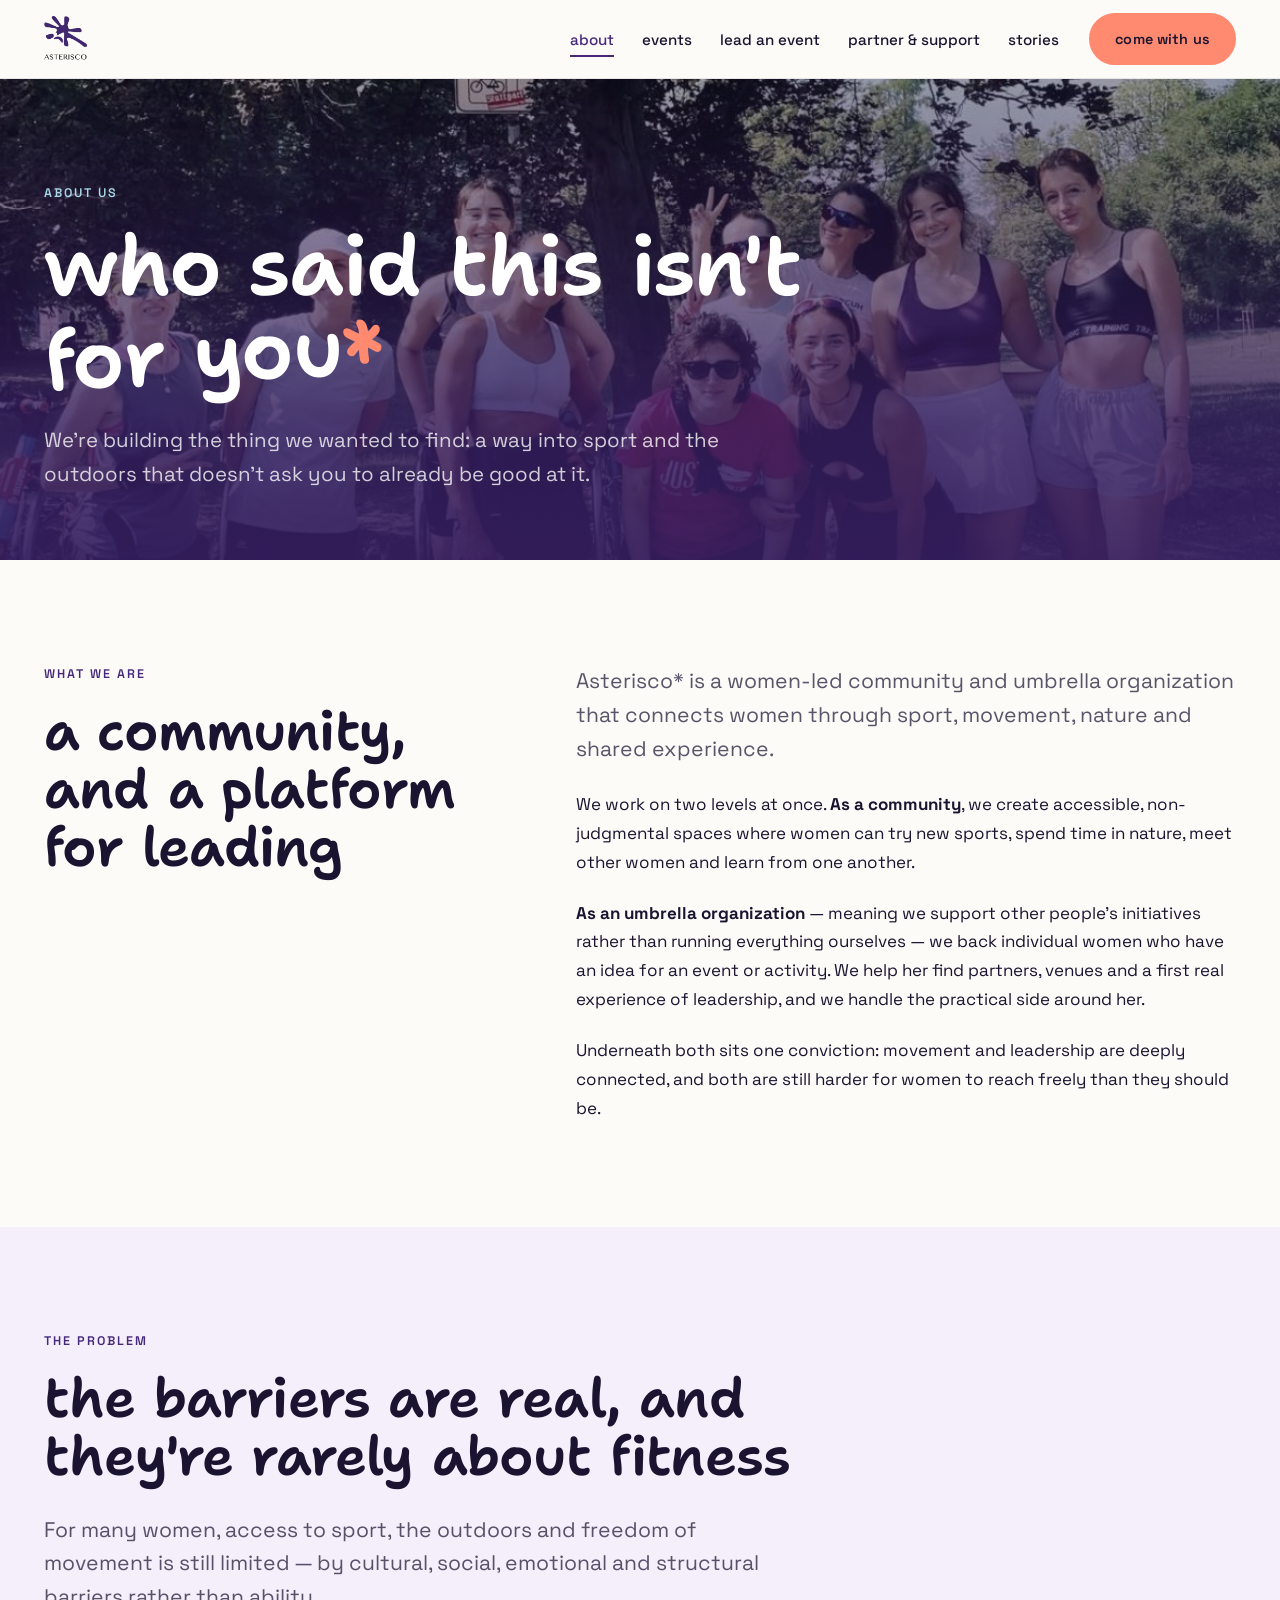
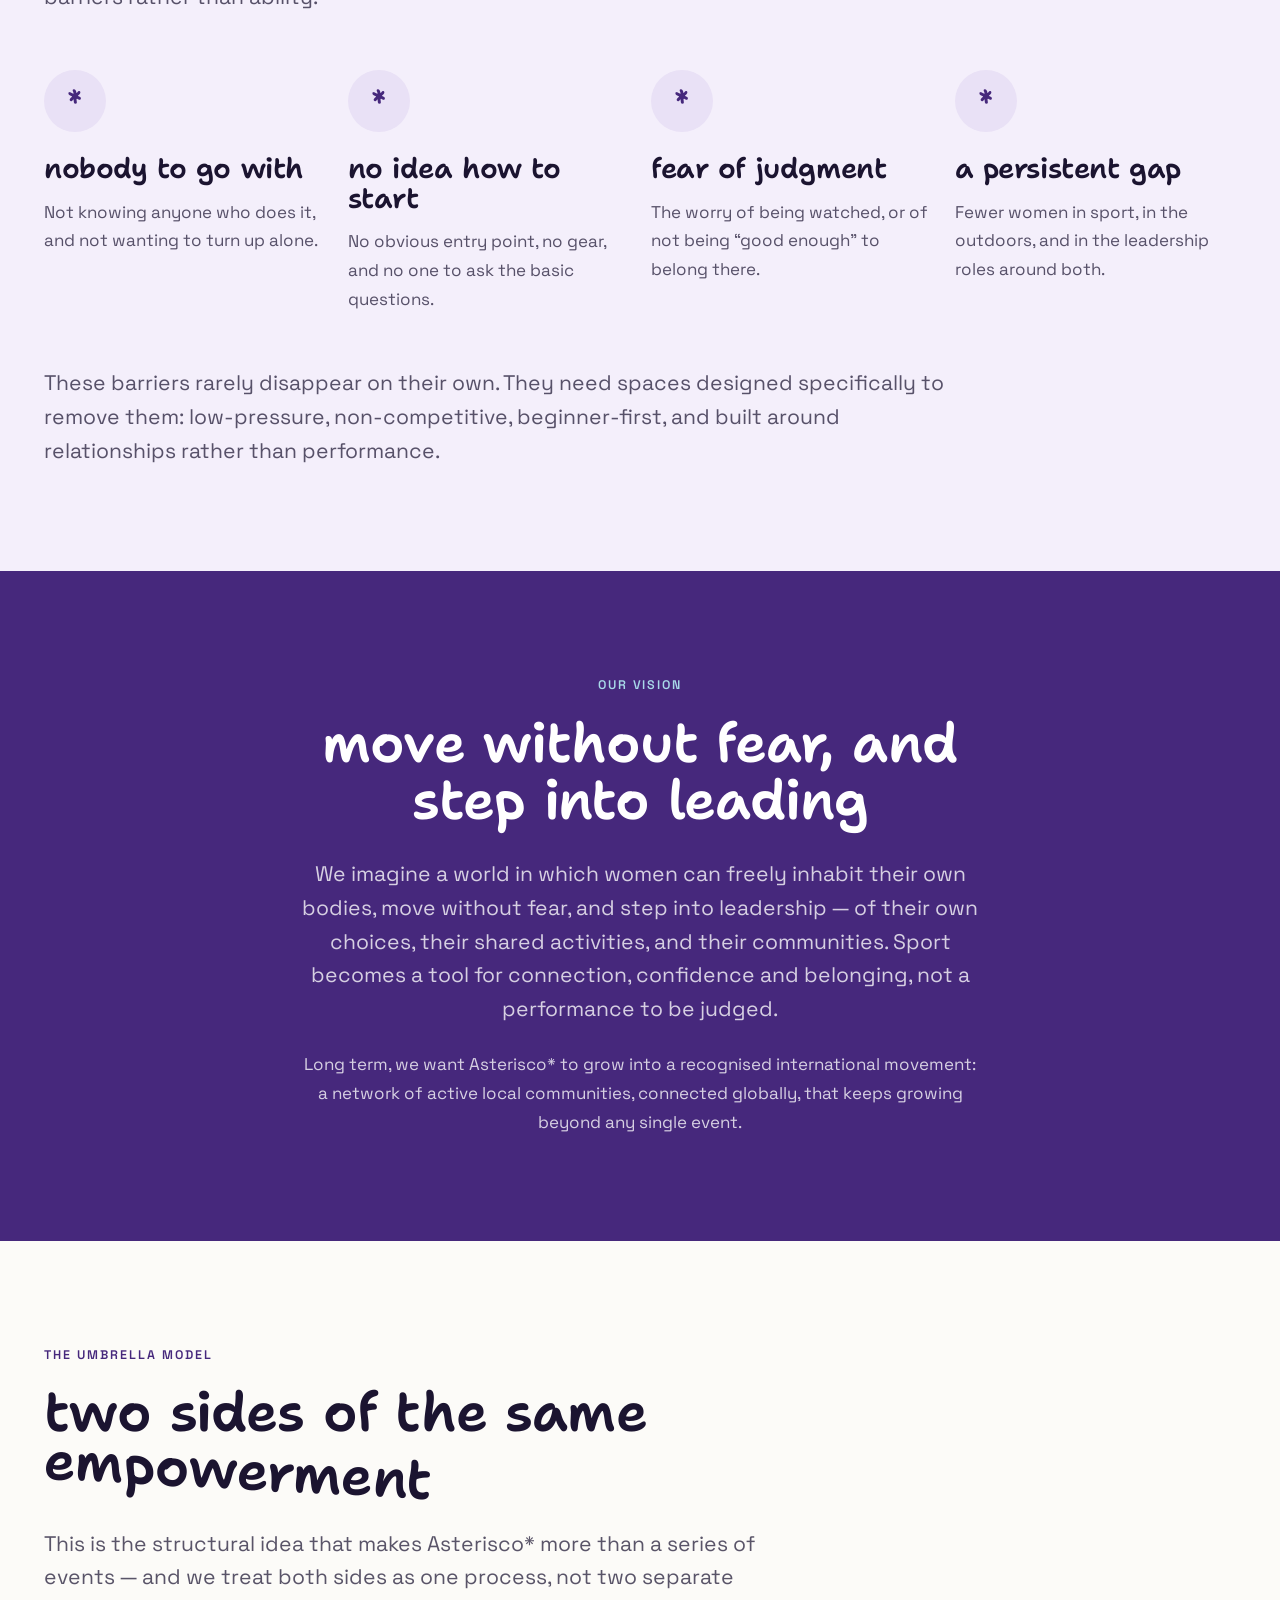
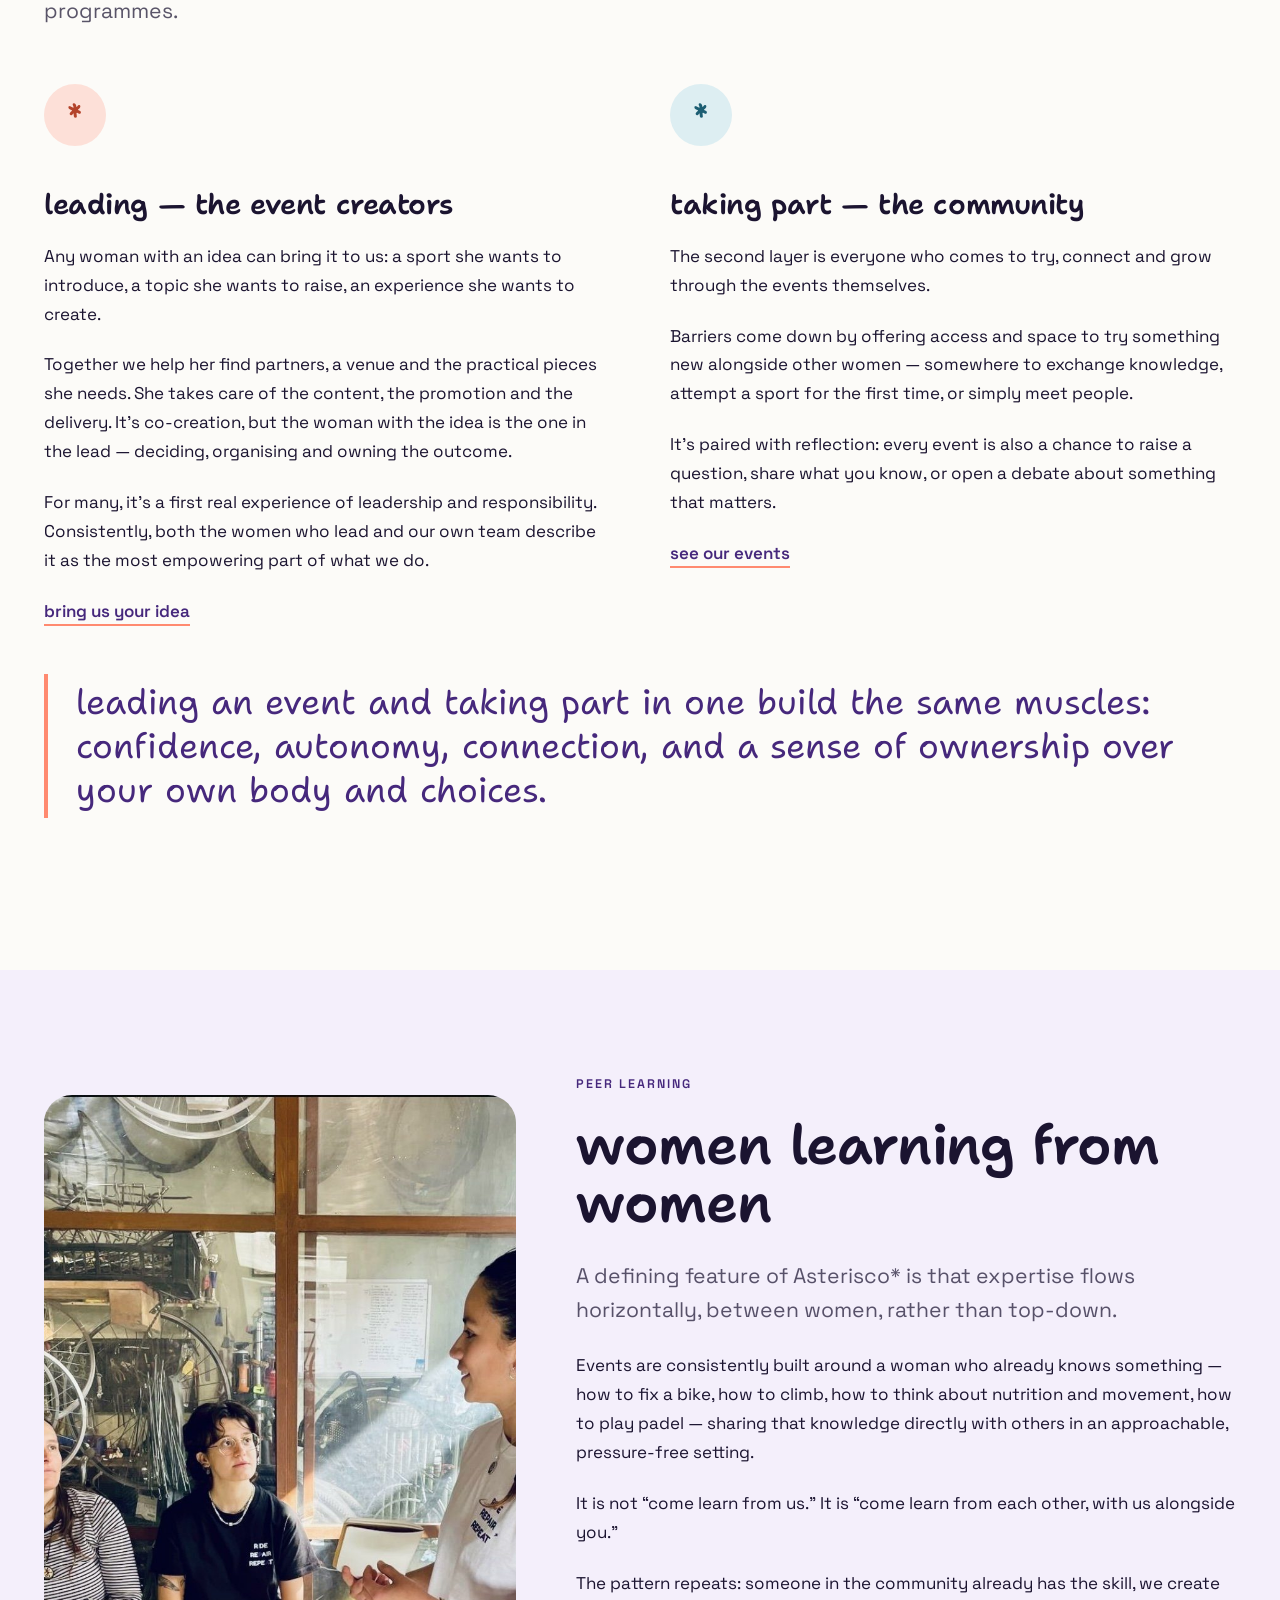
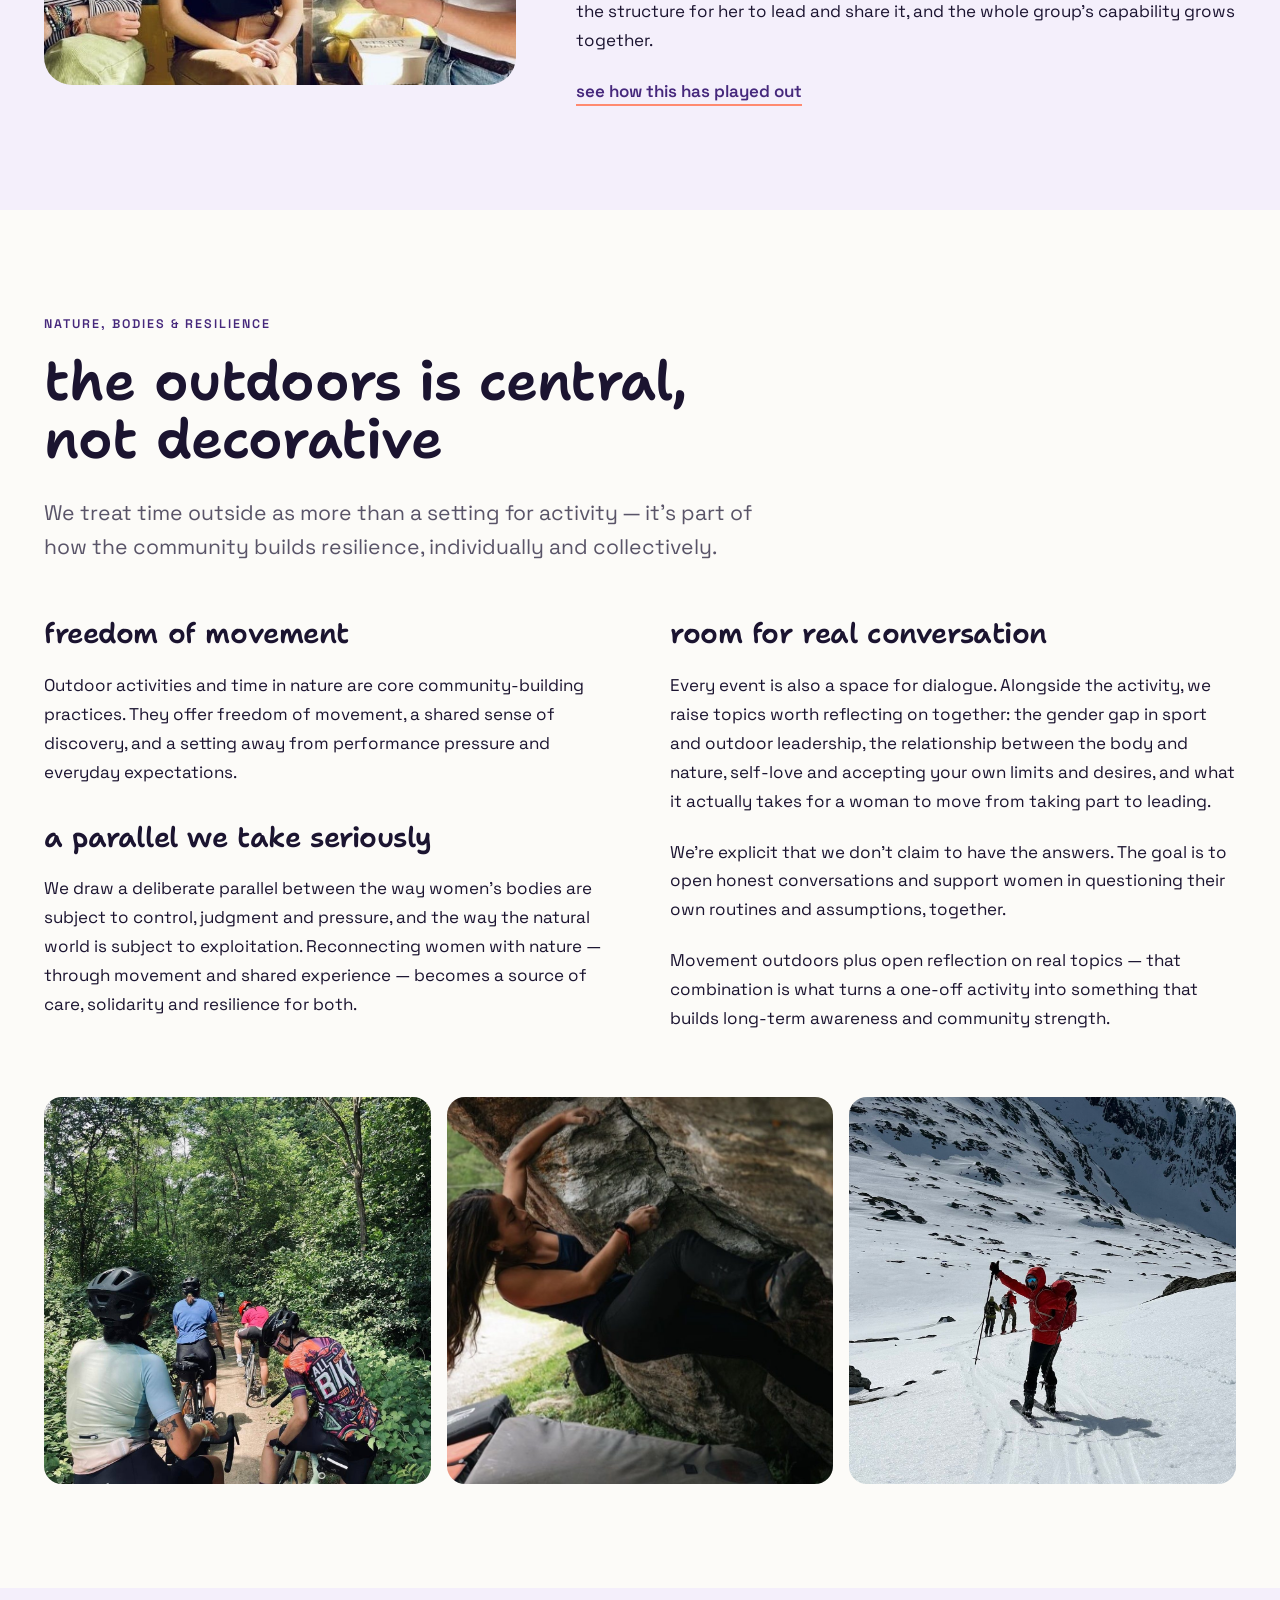
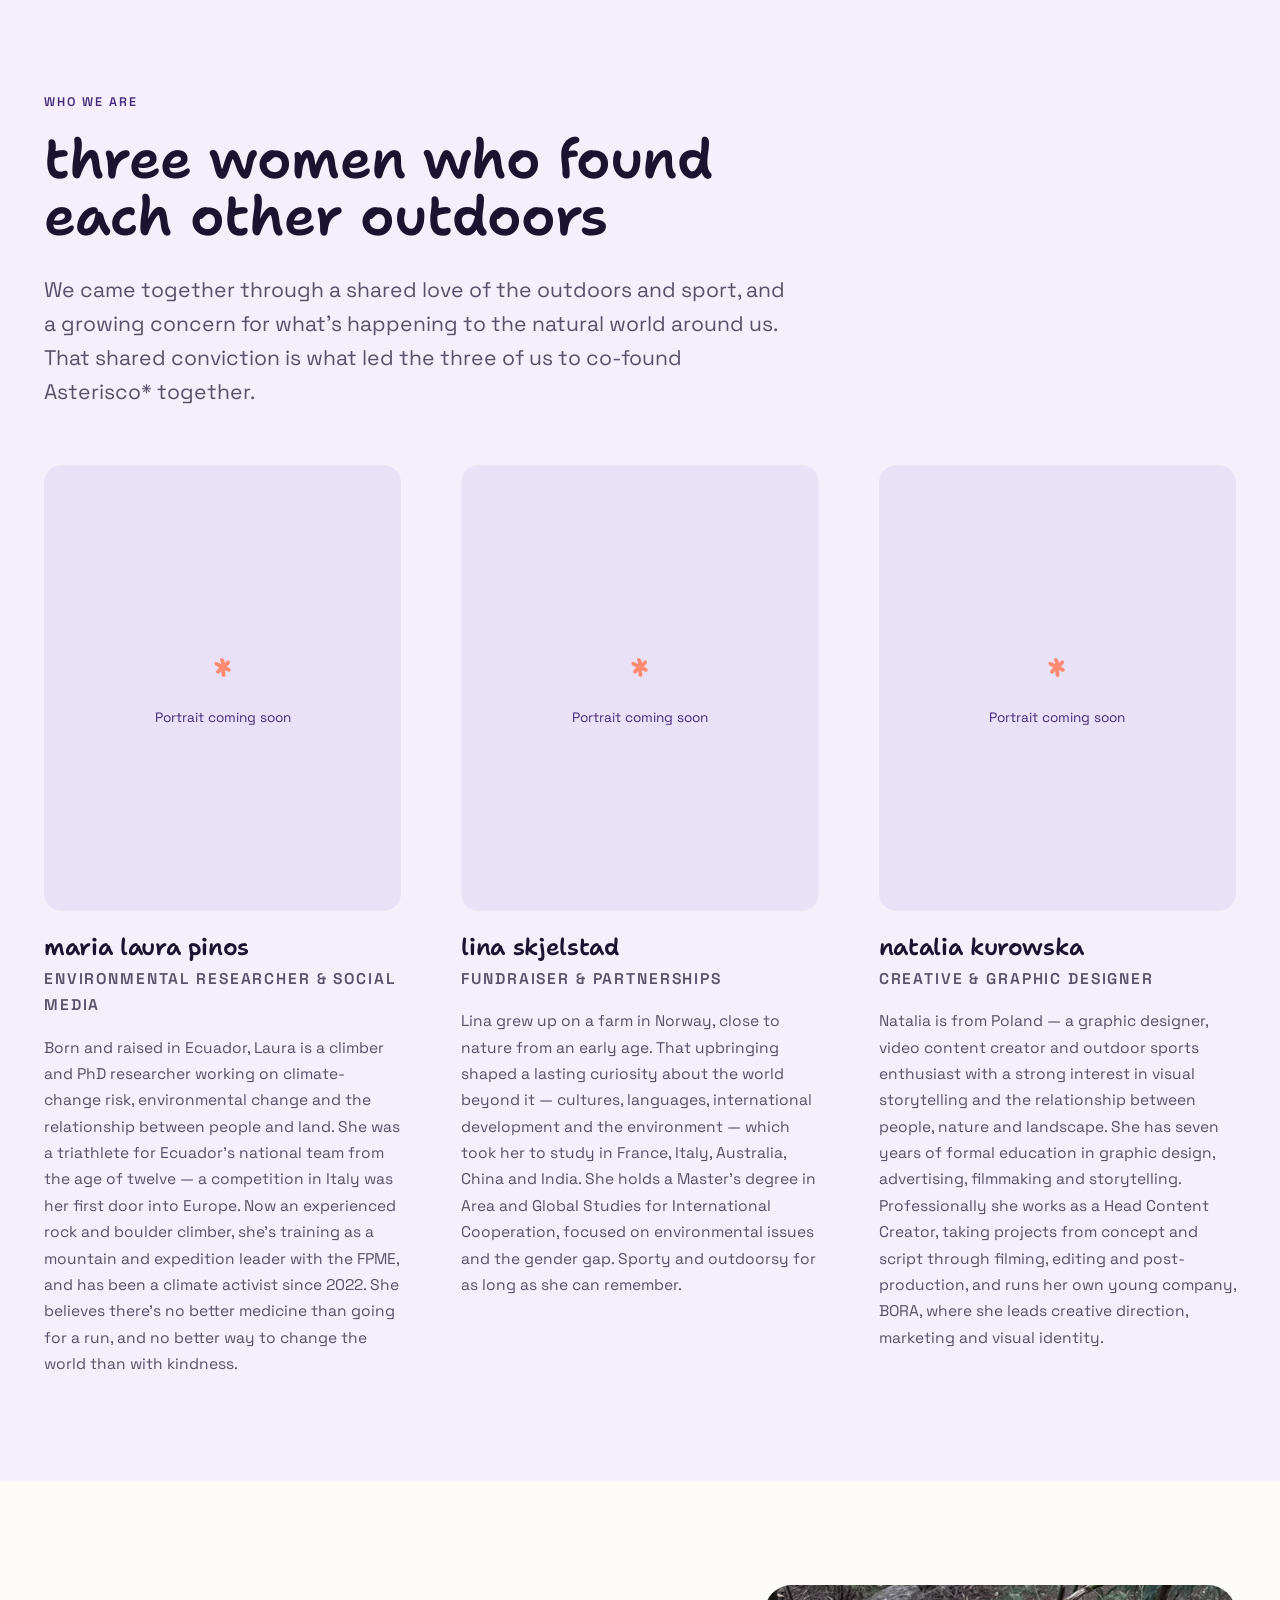
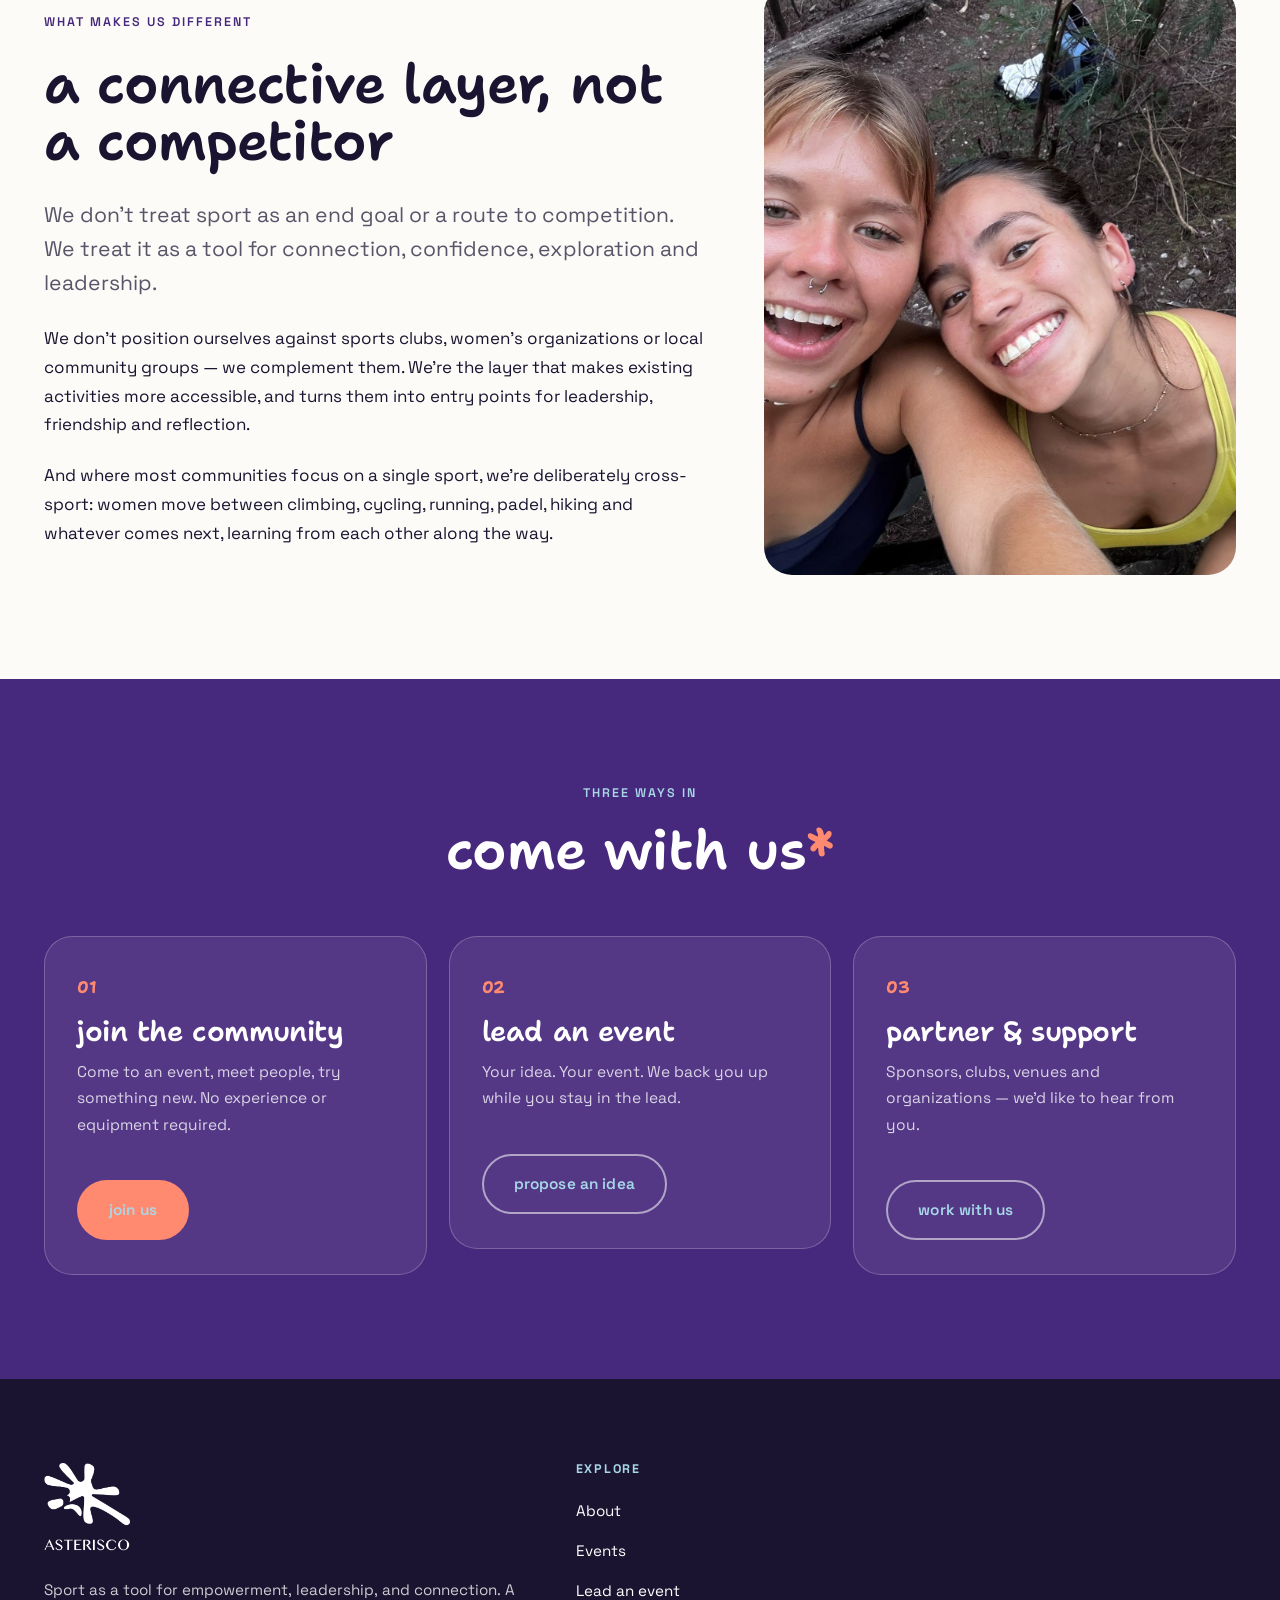
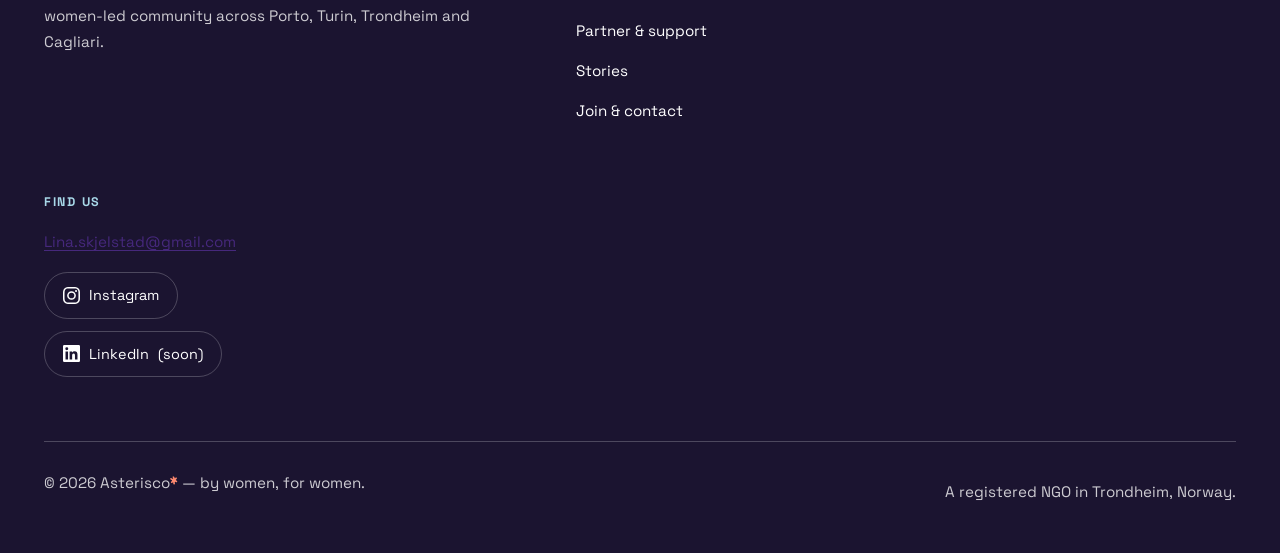
==== commit 7ac313fd: "Update status: Asterisco is now a registered NGO in Trondheim Registration in Norway is complete, so" ====
--- a/about.html
+++ b/about.html
@@ -45,7 +45,7 @@
         <li><a class="nav__link" href="lead-an-event.html">lead an event</a></li>
         <li><a class="nav__link" href="support.html">partner &amp; support</a></li>
         <li><a class="nav__link" href="stories.html">stories</a></li>
-        <li class="nav__cta-mobile"><a class="btn btn--primary" href="contact.html">come with us</a></li>
+        <li class="nav__mobile-only"><a class="nav__link" href="contact.html">join &amp; contact</a></li>
       </ul>
       <a class="btn btn--primary nav__cta" href="contact.html">come with us</a>
     </nav>
@@ -387,7 +387,7 @@
     </div>
     <div class="site-footer__bottom">
       <p>&copy; 2026 Asterisco<span class="ast">*</span> — by women, for women.</p>
-      <p>Registration in progress in Norway.</p>
+      <p>A registered NGO in Trondheim, Norway.</p>
     </div>
   </div>
 </footer>
--- a/assets/css/fonts.css
+++ b/assets/css/fonts.css
@@ -6,8 +6,8 @@
 
    Self-hosted rather than loaded from the Google Fonts CDN so that:
      - the site works offline and when opened straight from disk,
-     - no visitor IP addresses are sent to a third party (a GDPR concern
-       for an EU-registered organization),
+     - no visitor IP addresses are sent to a third party (a GDPR concern;
+       GDPR applies in Norway through the EEA agreement),
      - there is no extra DNS + TLS round trip before text can paint.
 
    Latin and Latin-Extended subsets only — enough for English plus the
--- a/assets/css/style.css
+++ b/assets/css/style.css
@@ -287,8 +287,9 @@
 
 .nav__cta { padding: 12px 24px; font-size: .9rem; }
 
-/* The in-menu CTA exists only for the mobile drawer; the header keeps its own. */
-.nav__cta-mobile { display: none; }
+/* Shown only inside the mobile drawer. On desktop the contact page is reached
+   through the header's own coral CTA, so this link would just duplicate it. */
+.nav__mobile-only { display: none; }
 
 .nav-toggle {
   display: none;
@@ -766,9 +767,8 @@
     border-bottom: 1px solid rgba(27,20,48,.09);
   }
   .nav__link:hover, .nav__link[aria-current="page"] { border-bottom-color: rgba(27,20,48,.09); }
-  .nav__cta { display: none; }             /* the CTA moves inside the open menu */
-  .nav__list .nav__cta-mobile { display: block; margin-top: 18px; }
-  .nav__list .nav__cta-mobile .btn { width: 100%; justify-content: center; }
+  .nav__cta { display: none; }             /* replaced by the in-drawer link below */
+  .nav__list .nav__mobile-only { display: block; }
   .nav-toggle { display: flex; }
   .site-header__inner { position: relative; }
 }
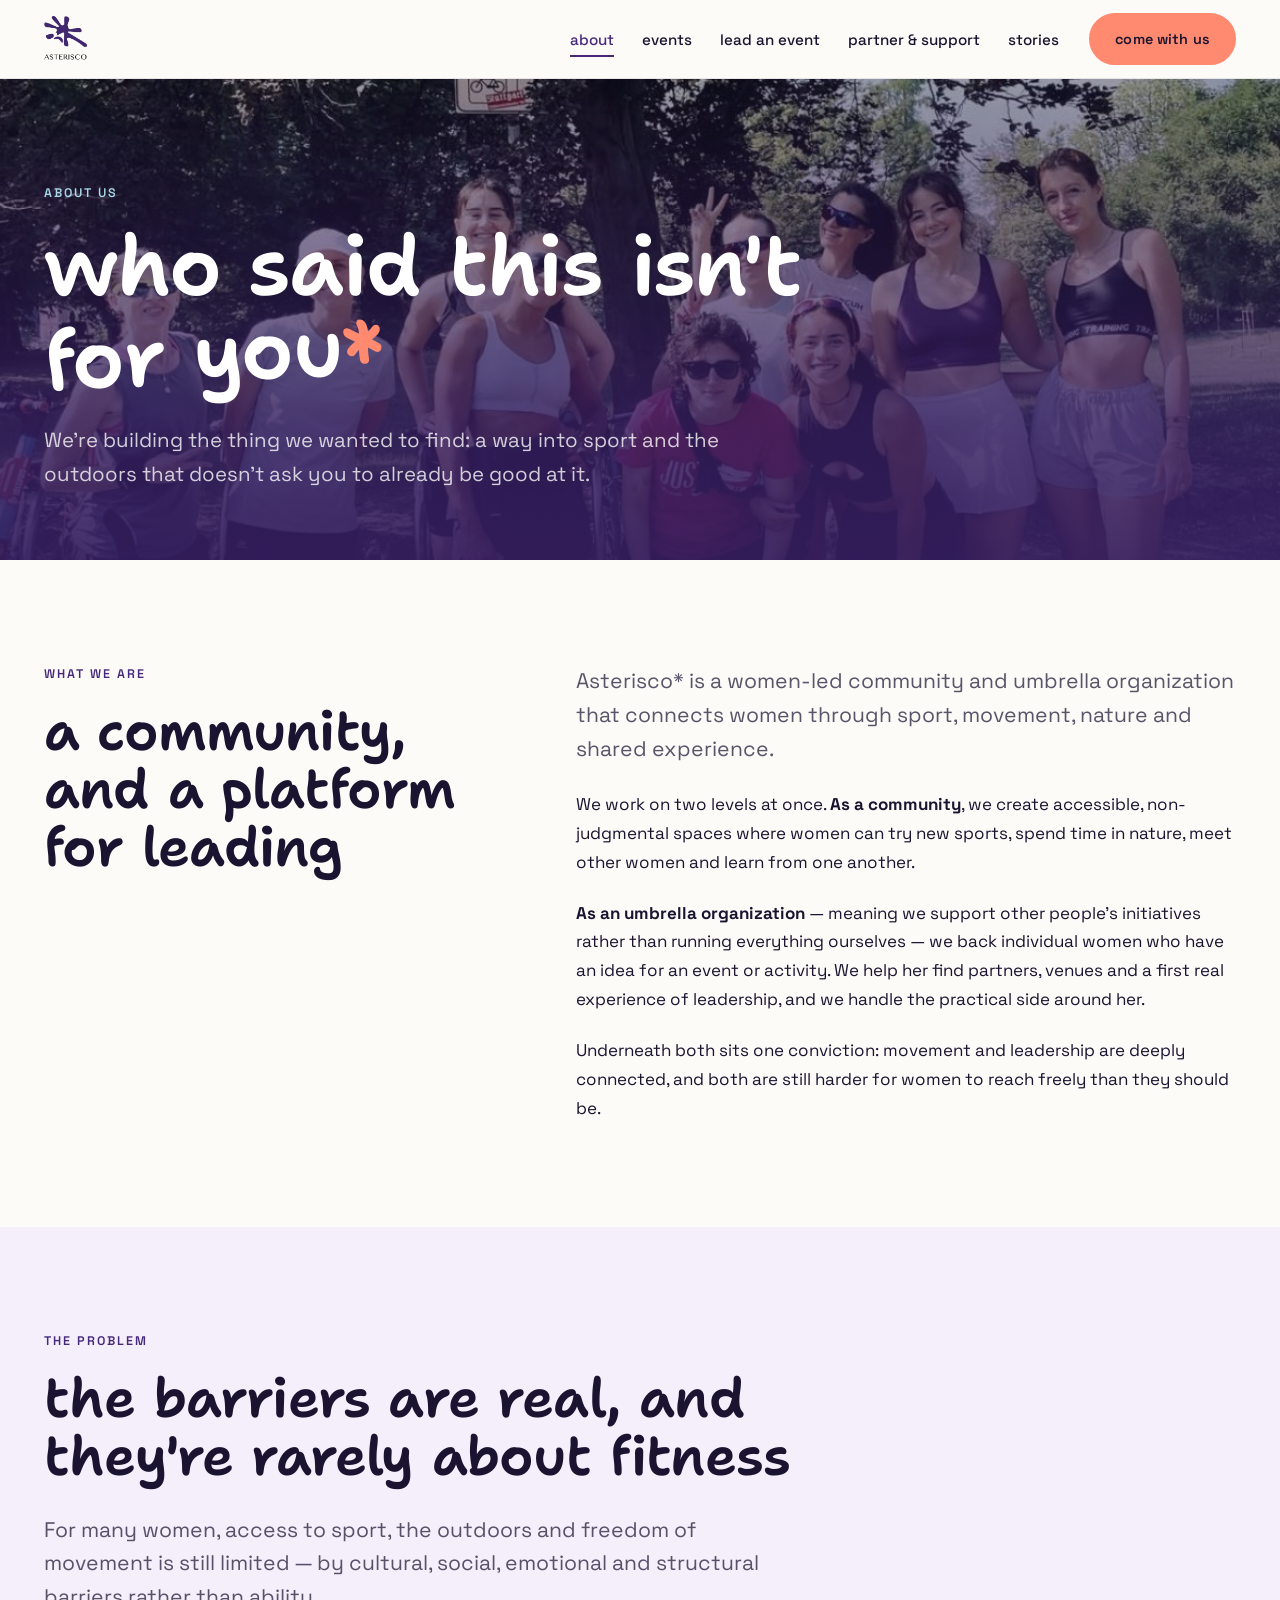
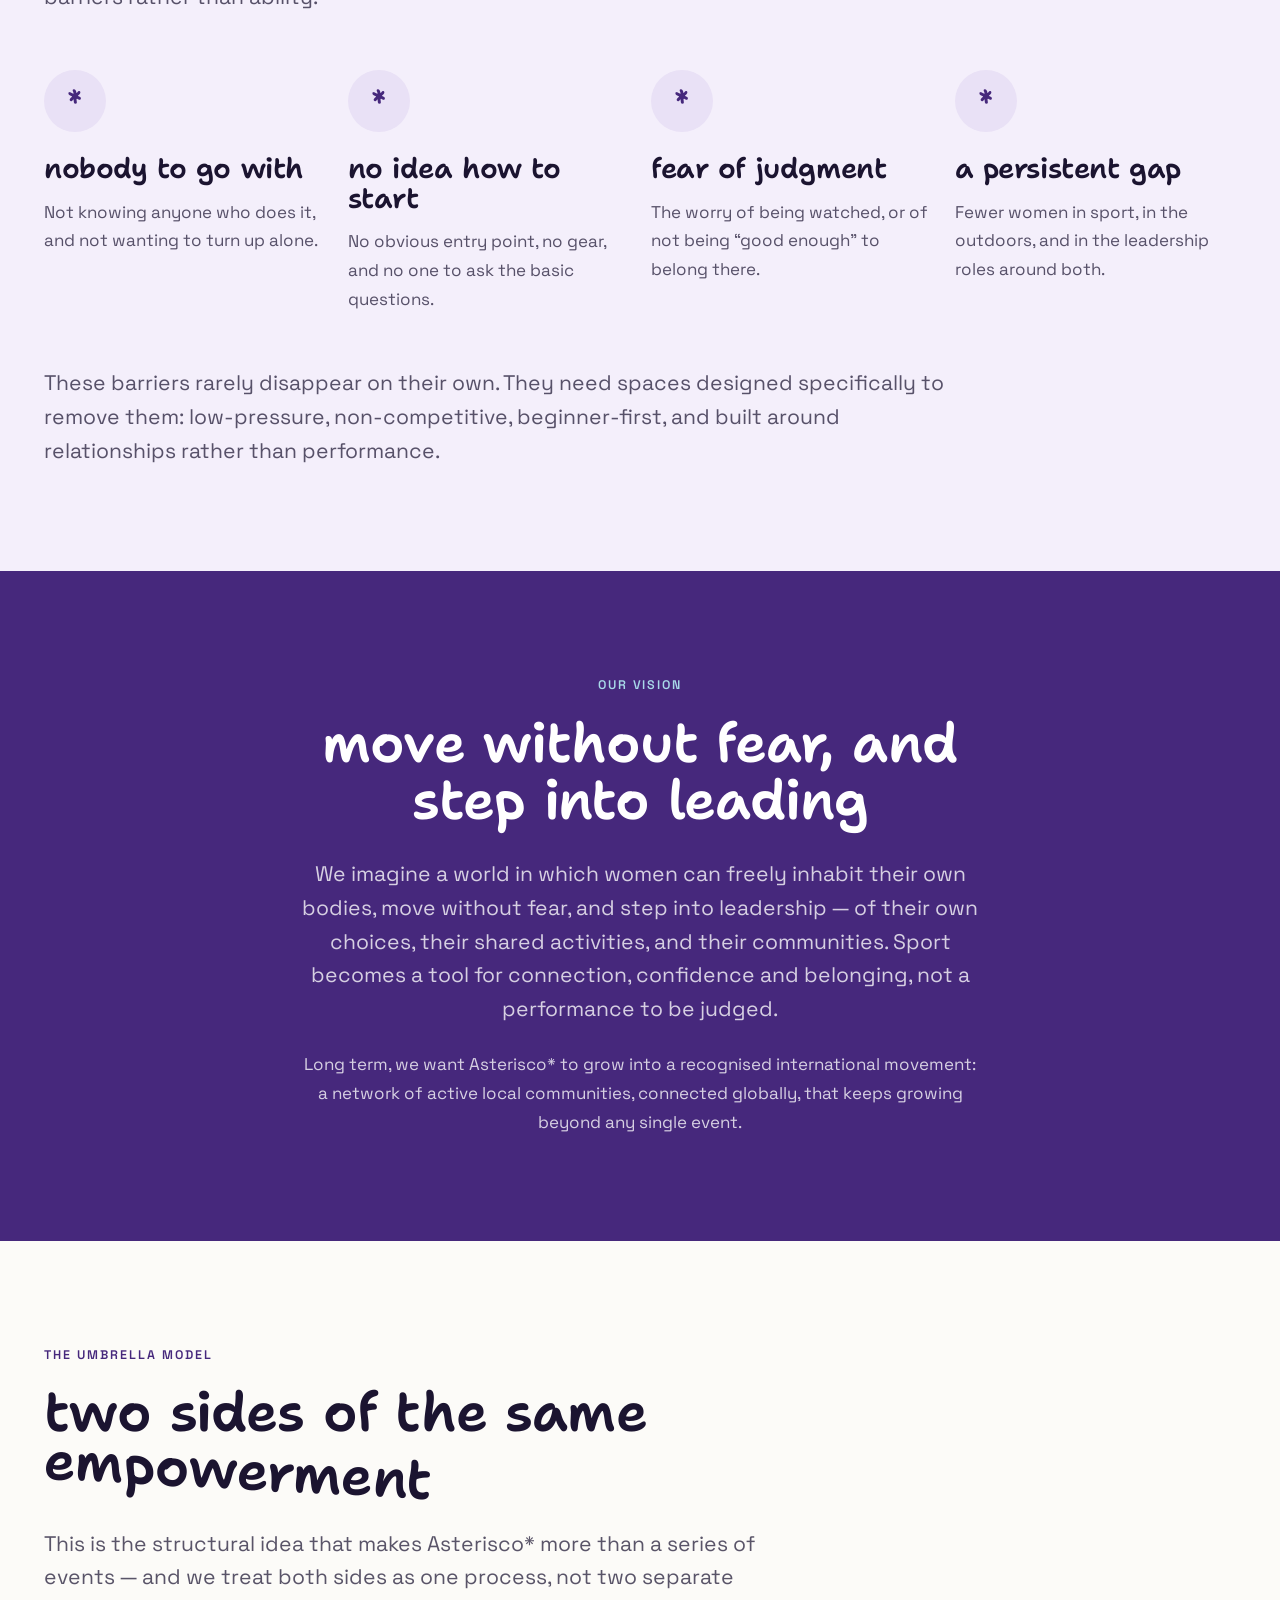
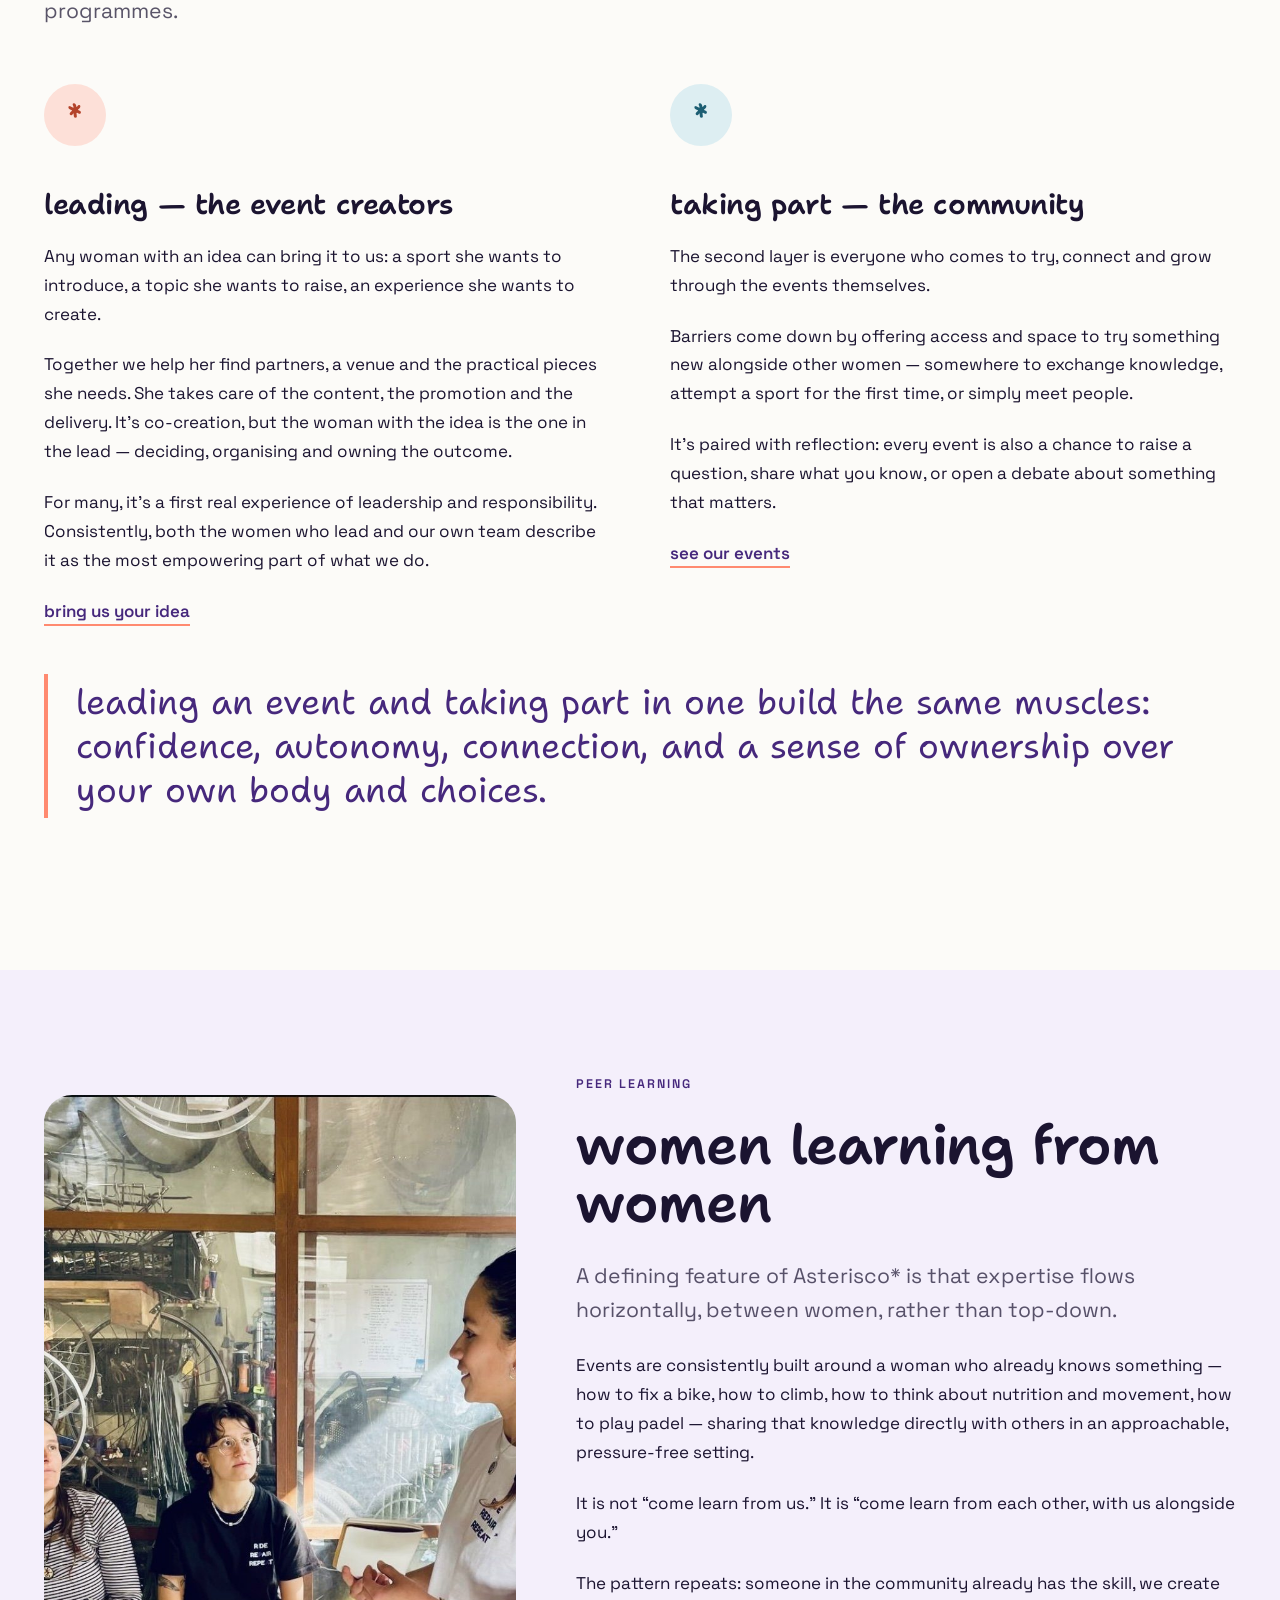
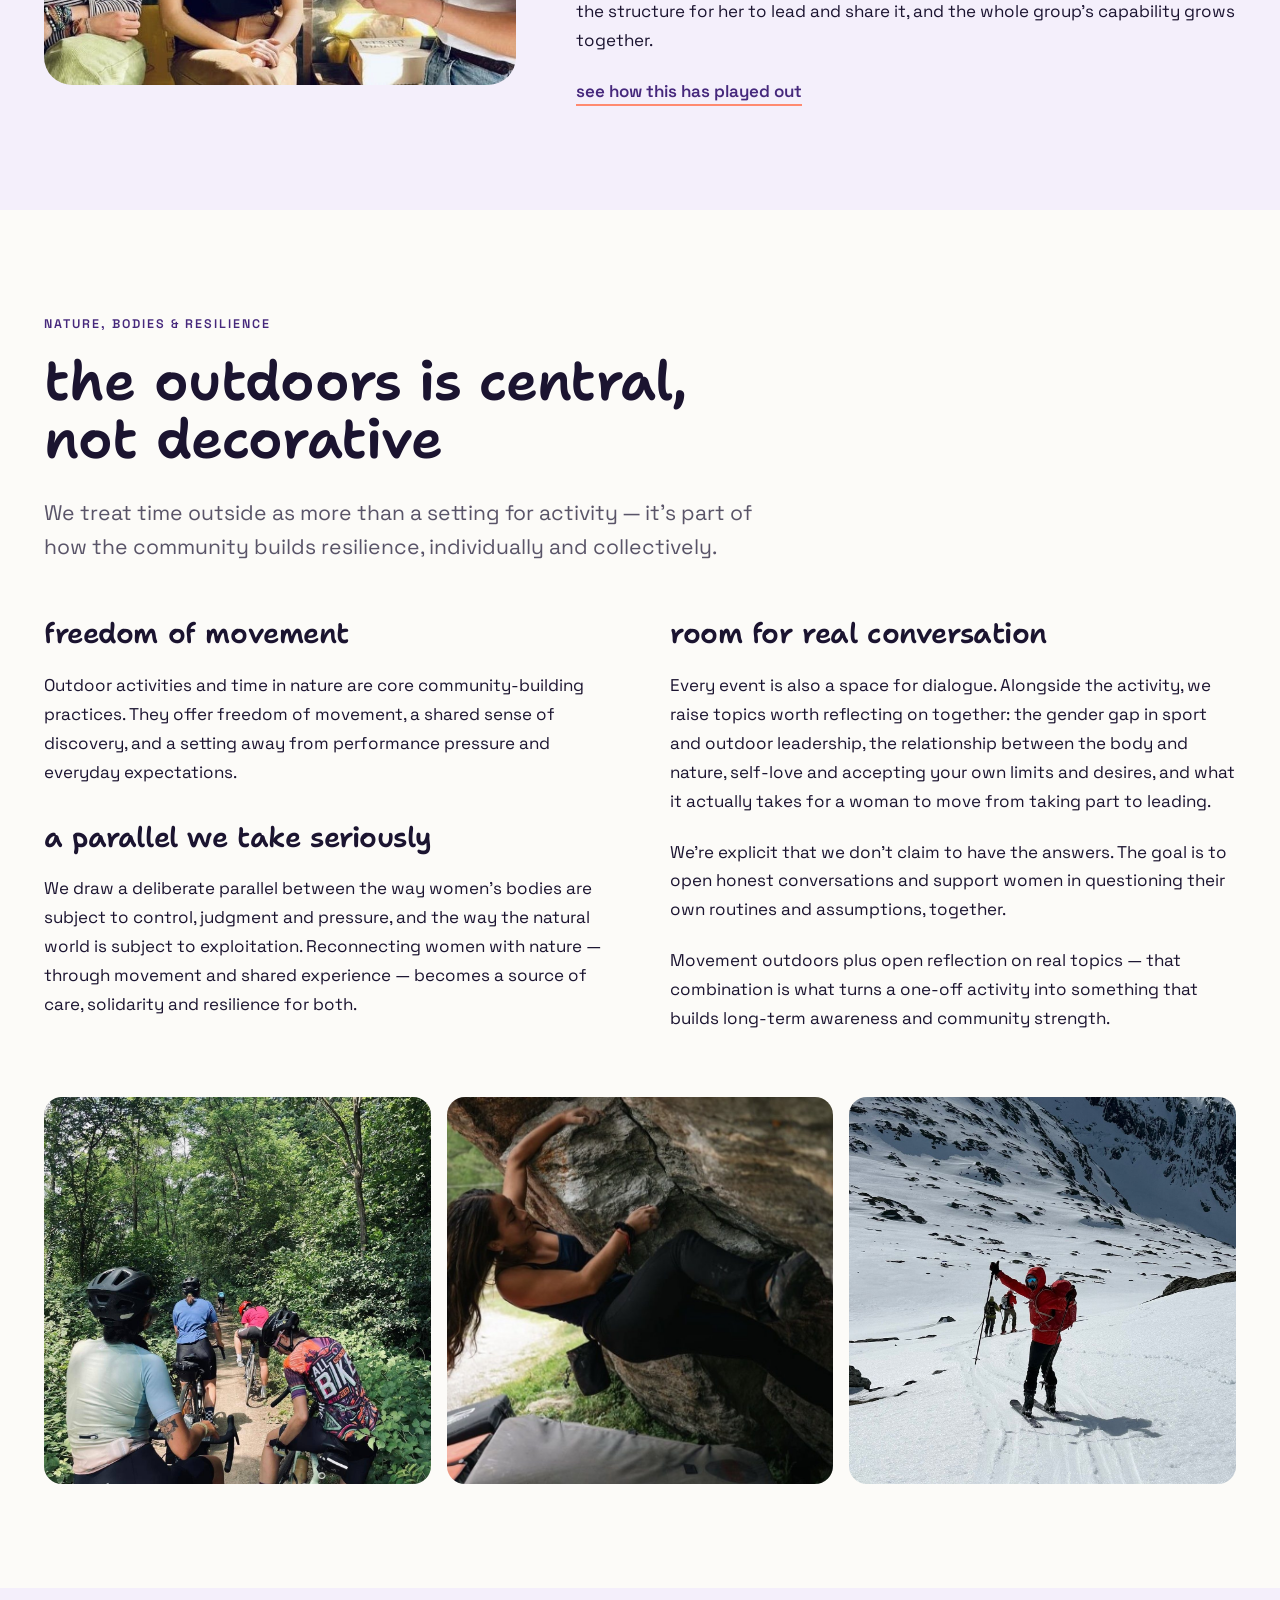
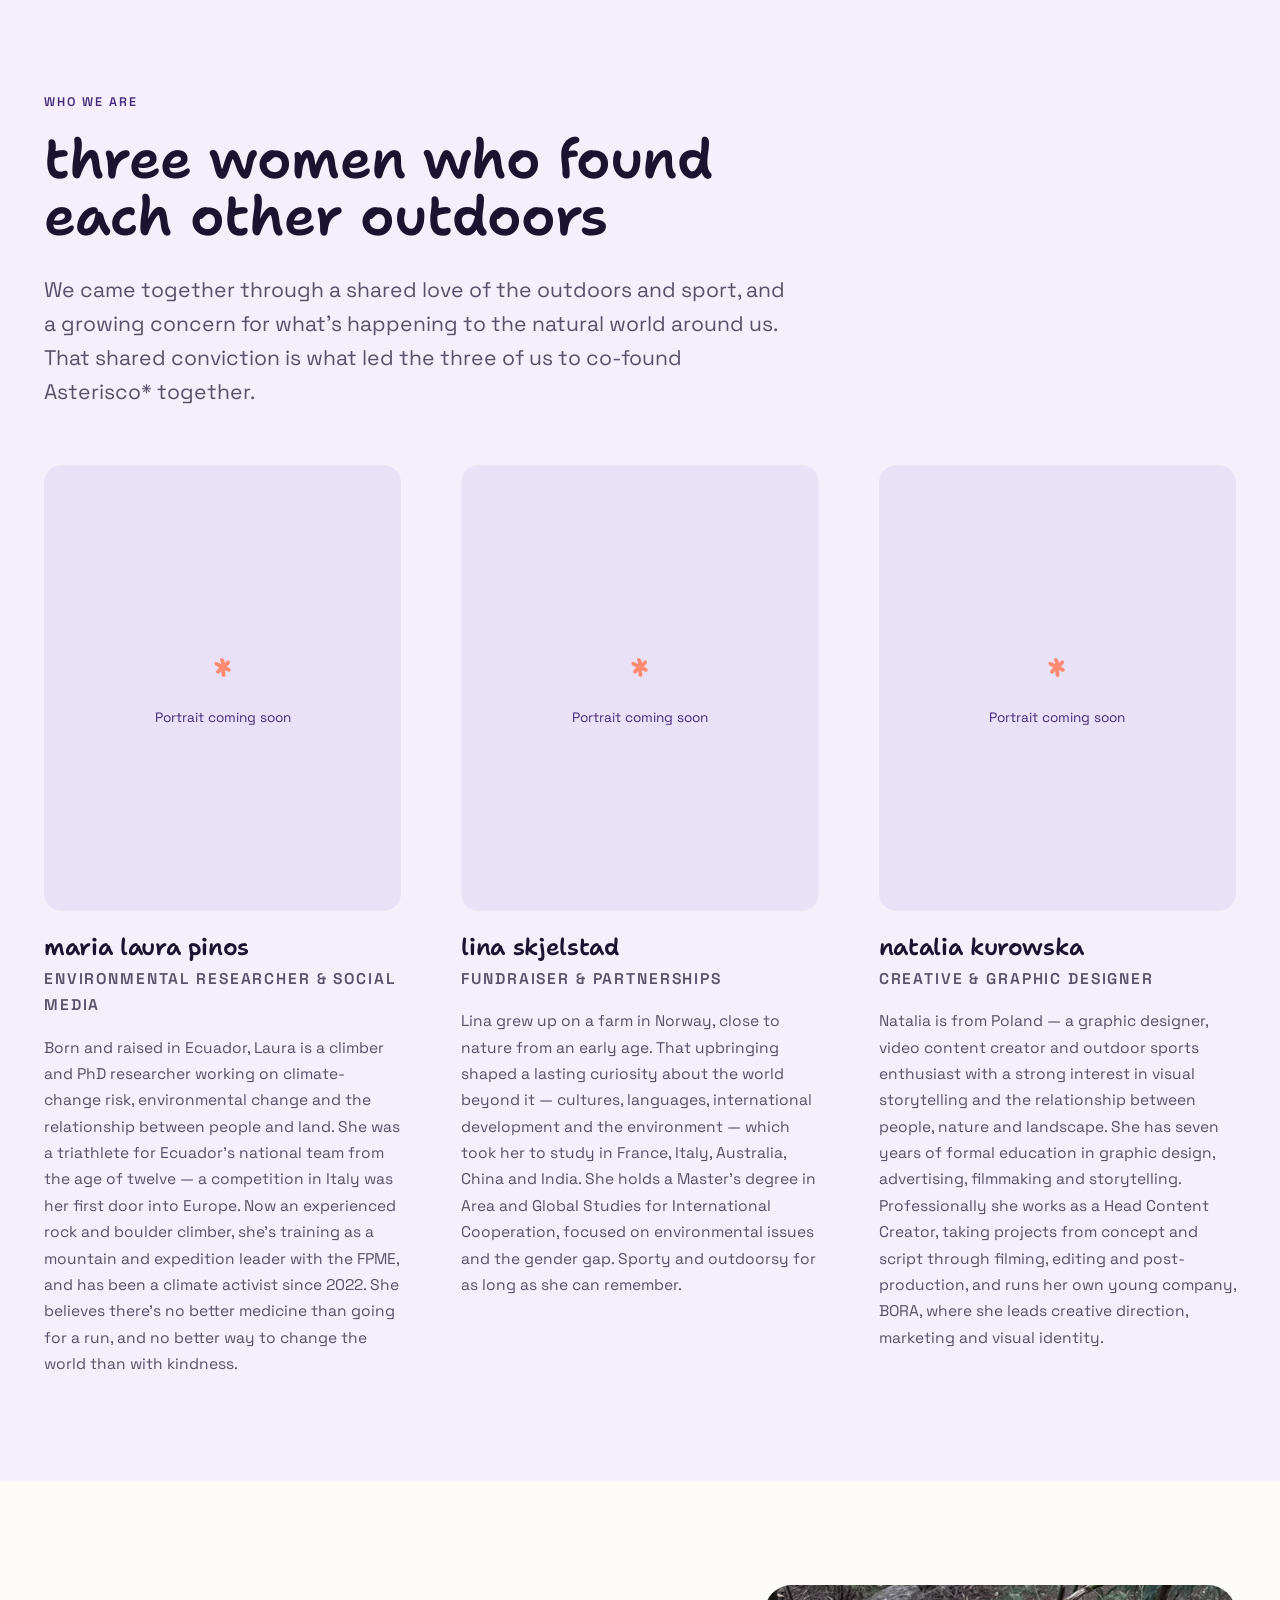
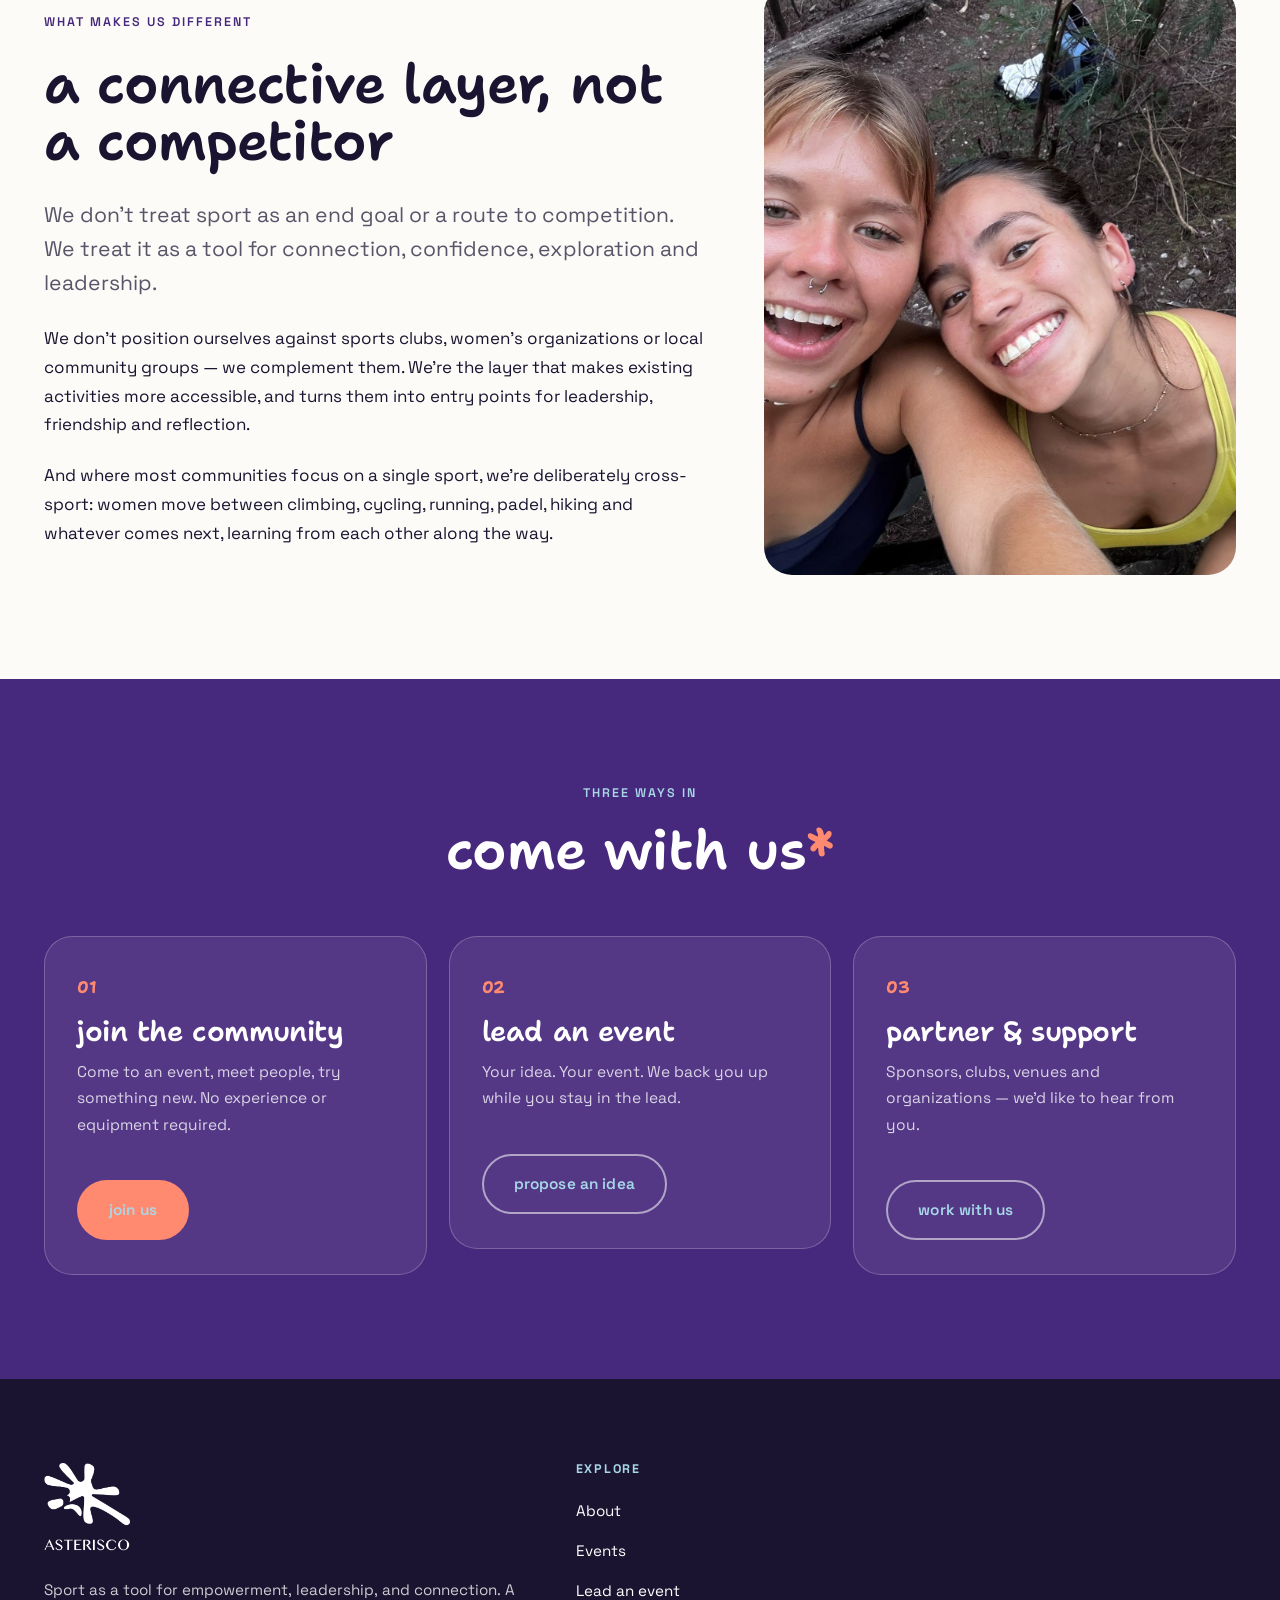
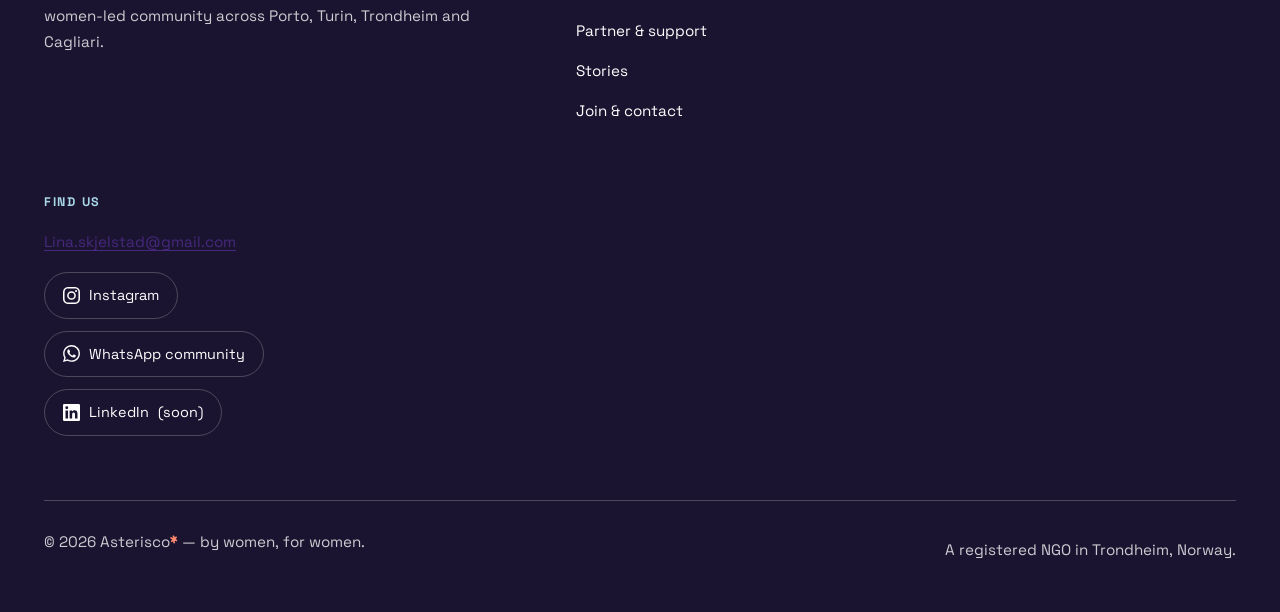
==== commit ef1c051e: "Add the WhatsApp community link across the site The community is where the per-city group chats live" ====
--- a/about.html
+++ b/about.html
@@ -378,6 +378,10 @@
             <svg viewBox="0 0 24 24" aria-hidden="true"><path d="M12 2.16c3.2 0 3.58.01 4.85.07 1.17.05 1.8.25 2.23.41.56.22.96.48 1.38.9.42.42.68.82.9 1.38.16.42.36 1.06.41 2.23.06 1.27.07 1.65.07 4.85s-.01 3.58-.07 4.85c-.05 1.17-.25 1.8-.41 2.23-.22.56-.48.96-.9 1.38-.42.42-.82.68-1.38.9-.42.16-1.06.36-2.23.41-1.27.06-1.65.07-4.85.07s-3.58-.01-4.85-.07c-1.17-.05-1.8-.25-2.23-.41-.56-.22-.96-.48-1.38-.9-.42-.42-.68-.82-.9-1.38-.16-.42-.36-1.06-.41-2.23C2.17 15.58 2.16 15.2 2.16 12s.01-3.58.07-4.85c.05-1.17.25-1.8.41-2.23.22-.56.48-.96.9-1.38.42-.42.82-.68 1.38-.9.42-.16 1.06-.36 2.23-.41C8.42 2.17 8.8 2.16 12 2.16M12 0C8.74 0 8.33.01 7.05.07 5.78.13 4.9.33 4.14.63c-.79.31-1.46.72-2.13 1.38C1.35 2.68.94 3.35.63 4.14.33 4.9.13 5.78.07 7.05.01 8.33 0 8.74 0 12s.01 3.67.07 4.95c.06 1.27.26 2.15.56 2.91.31.79.72 1.46 1.38 2.13.67.66 1.34 1.07 2.13 1.38.76.3 1.64.5 2.91.56C8.33 23.99 8.74 24 12 24s3.67-.01 4.95-.07c1.27-.06 2.15-.26 2.91-.56.79-.31 1.46-.72 2.13-1.38.66-.67 1.07-1.34 1.38-2.13.3-.76.5-1.64.56-2.91.06-1.28.07-1.69.07-4.95s-.01-3.67-.07-4.95c-.06-1.27-.26-2.15-.56-2.91-.31-.79-.72-1.46-1.38-2.13C21.32 1.35 20.65.94 19.86.63c-.76-.3-1.64-.5-2.91-.56C15.67.01 15.26 0 12 0z"/><path d="M12 5.84A6.16 6.16 0 1 0 18.16 12 6.16 6.16 0 0 0 12 5.84zM12 16a4 4 0 1 1 4-4 4 4 0 0 1-4 4z"/><circle cx="18.41" cy="5.59" r="1.44"/></svg>
             Instagram
           </a>
+          <a href="https://chat.whatsapp.com/HBhcw0KJ25LJq2RqNpKR7T" target="_blank" rel="noopener">
+            <svg viewBox="0 0 24 24" aria-hidden="true"><path d="M17.472 14.382c-.297-.149-1.758-.867-2.03-.967-.273-.099-.471-.148-.67.15-.197.297-.767.966-.94 1.164-.173.199-.347.223-.644.075-.297-.15-1.255-.463-2.39-1.475-.883-.788-1.48-1.761-1.653-2.059-.173-.297-.018-.458.13-.606.134-.133.298-.347.446-.52.149-.174.198-.298.298-.497.099-.198.05-.371-.025-.52-.075-.149-.669-1.612-.916-2.207-.242-.579-.487-.5-.669-.51-.173-.008-.371-.01-.57-.01-.198 0-.52.074-.792.372-.272.297-1.04 1.016-1.04 2.479 0 1.462 1.065 2.875 1.213 3.074.149.198 2.096 3.2 5.077 4.487.709.306 1.262.489 1.694.625.712.227 1.36.195 1.871.118.571-.085 1.758-.719 2.006-1.413.248-.694.248-1.289.173-1.413-.074-.124-.272-.198-.57-.347m-5.421 7.403h-.004a9.87 9.87 0 01-5.031-1.378l-.361-.214-3.741.982.998-3.648-.235-.374a9.86 9.86 0 01-1.51-5.26c.001-5.45 4.436-9.884 9.888-9.884 2.64 0 5.122 1.03 6.988 2.898a9.825 9.825 0 012.893 6.994c-.003 5.45-4.437 9.884-9.885 9.884m8.413-18.297A11.815 11.815 0 0012.05 0C5.495 0 .16 5.335.157 11.892c0 2.096.547 4.142 1.588 5.945L.057 24l6.305-1.654a11.882 11.882 0 005.683 1.448h.005c6.554 0 11.89-5.335 11.893-11.893A11.821 11.821 0 0020.885 3.488"/></svg>
+            WhatsApp community
+          </a>
           <a href="contact.html" aria-label="LinkedIn — profile coming soon">
             <svg viewBox="0 0 24 24" aria-hidden="true"><path d="M20.45 20.45h-3.56v-5.57c0-1.33-.02-3.04-1.85-3.04-1.85 0-2.14 1.45-2.14 2.94v5.67H9.35V9h3.41v1.56h.05a3.74 3.74 0 0 1 3.37-1.85c3.6 0 4.27 2.37 4.27 5.46zM5.34 7.43a2.07 2.07 0 1 1 2.06-2.07 2.07 2.07 0 0 1-2.06 2.07zM7.12 20.45H3.55V9h3.57zM22.22 0H1.77A1.76 1.76 0 0 0 0 1.73v20.54A1.76 1.76 0 0 0 1.77 24h20.45A1.77 1.77 0 0 0 24 22.27V1.73A1.77 1.77 0 0 0 22.22 0z"/></svg>
             LinkedIn <span class="small">(soon)</span>
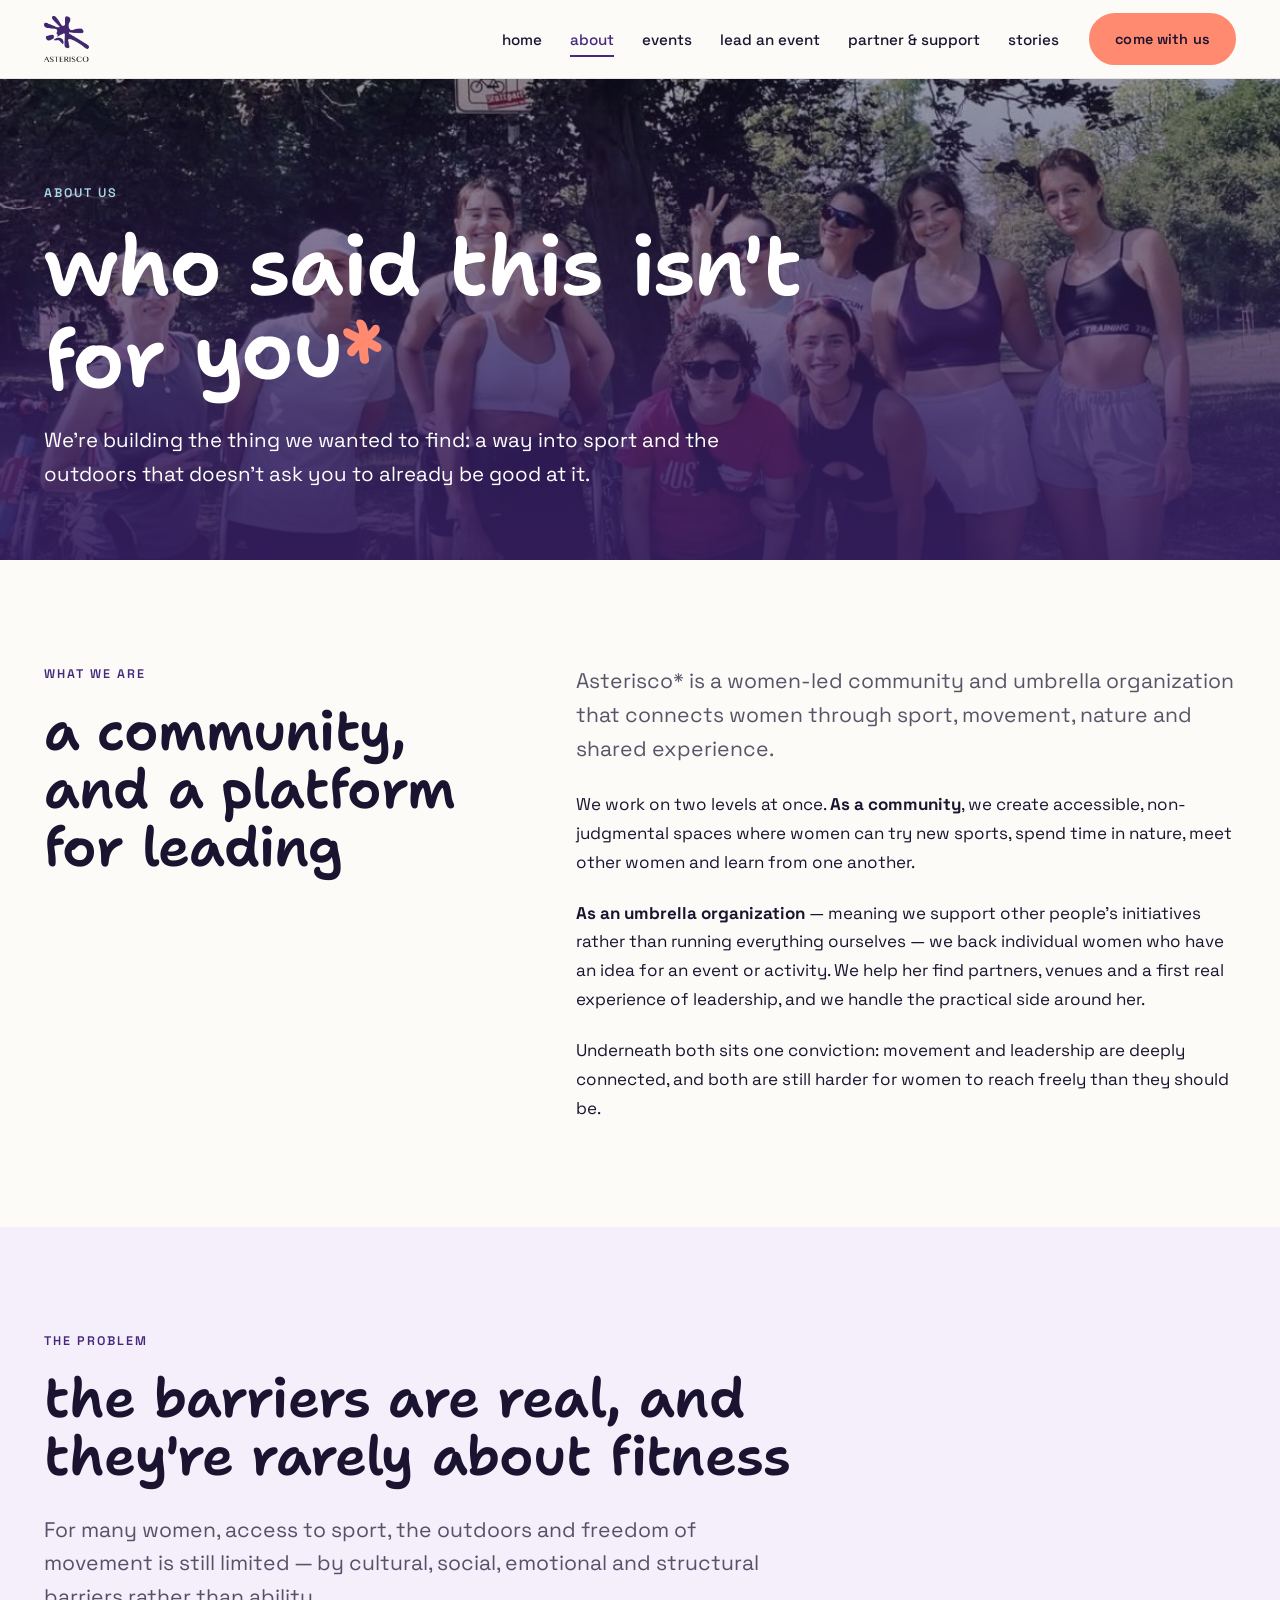
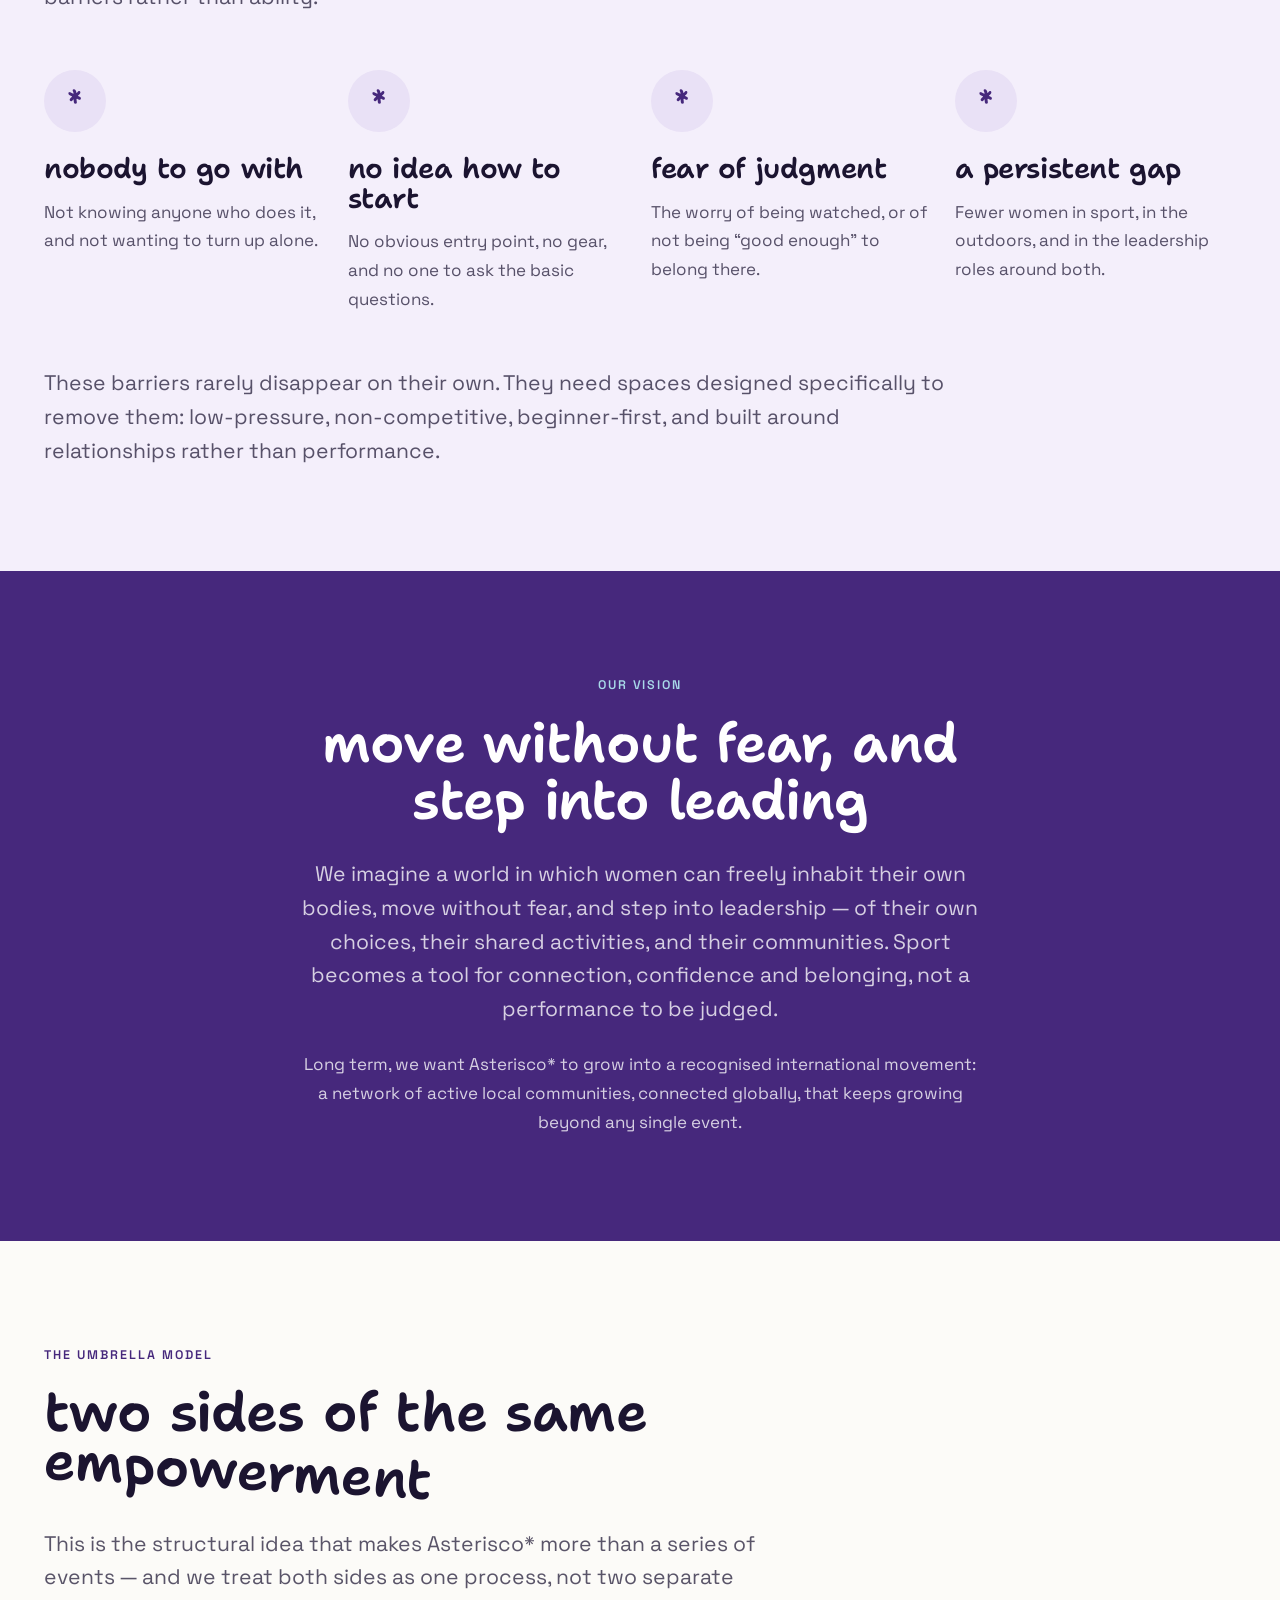
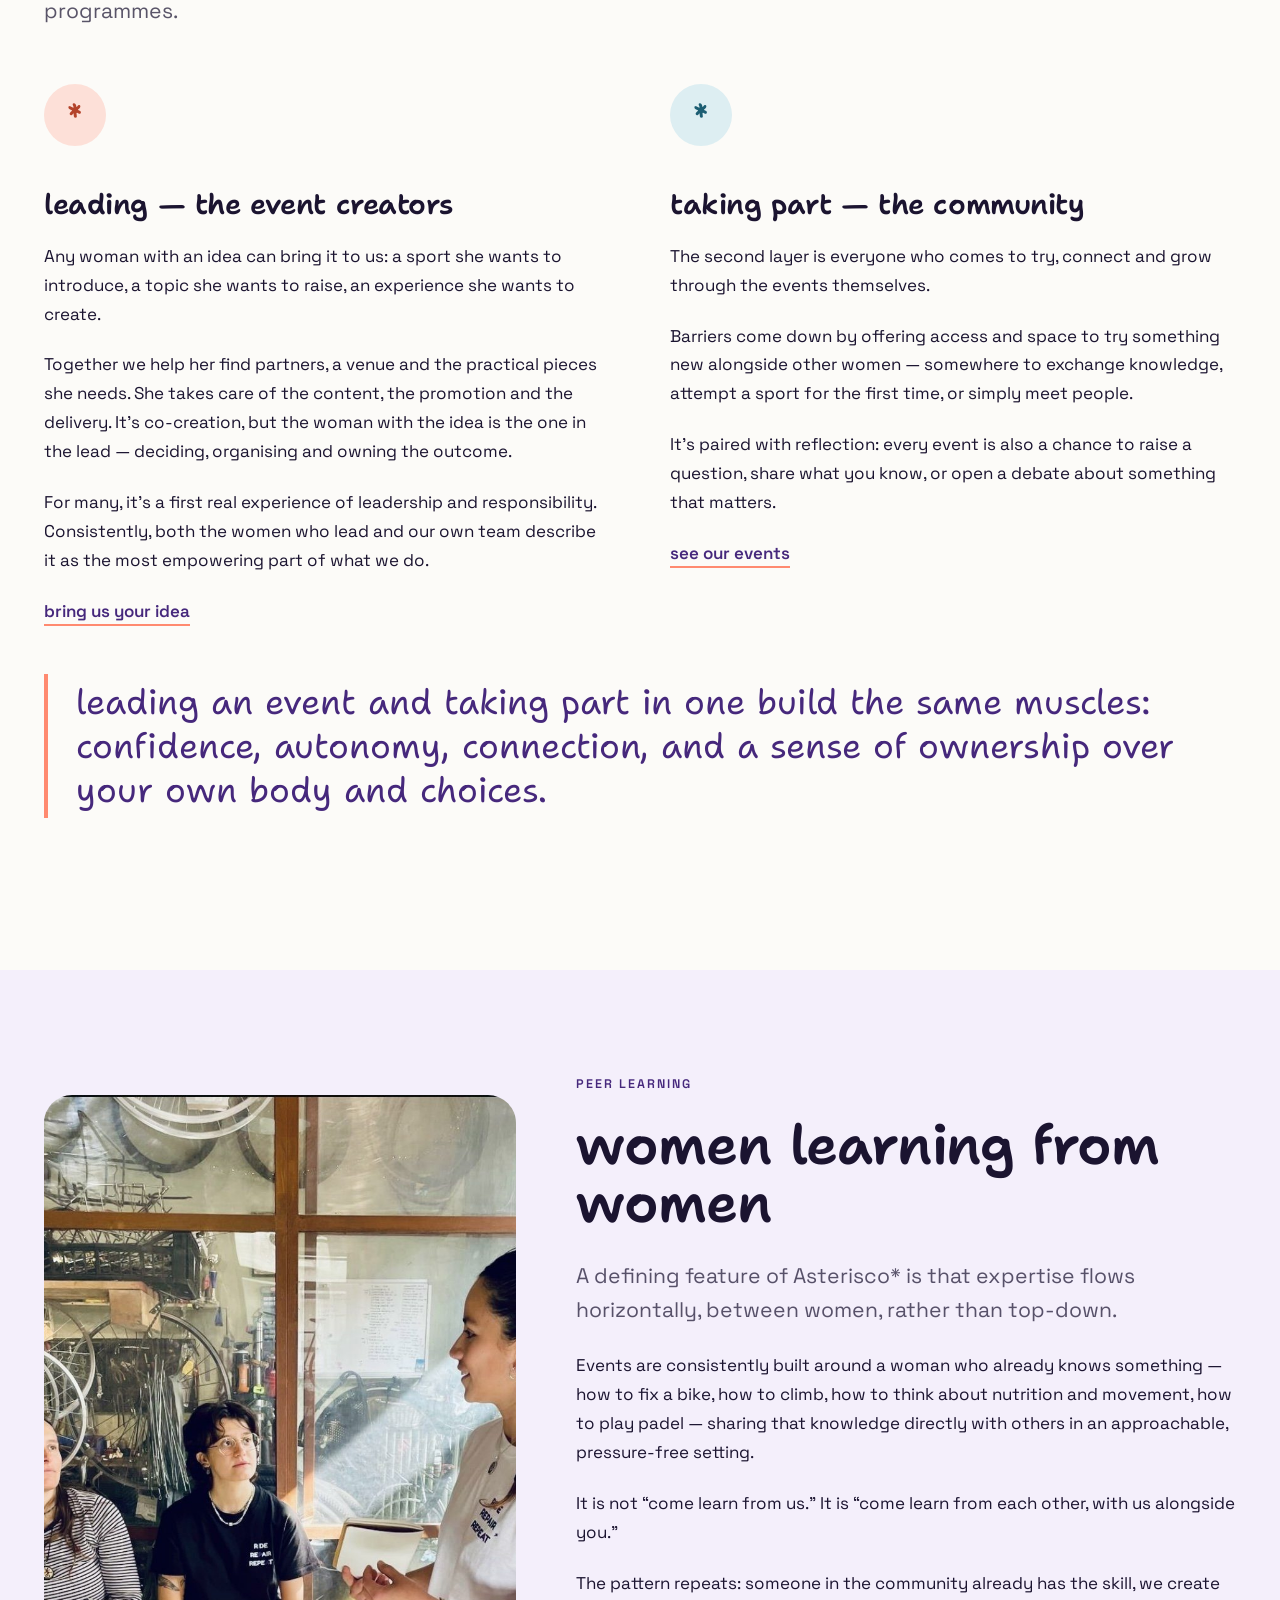
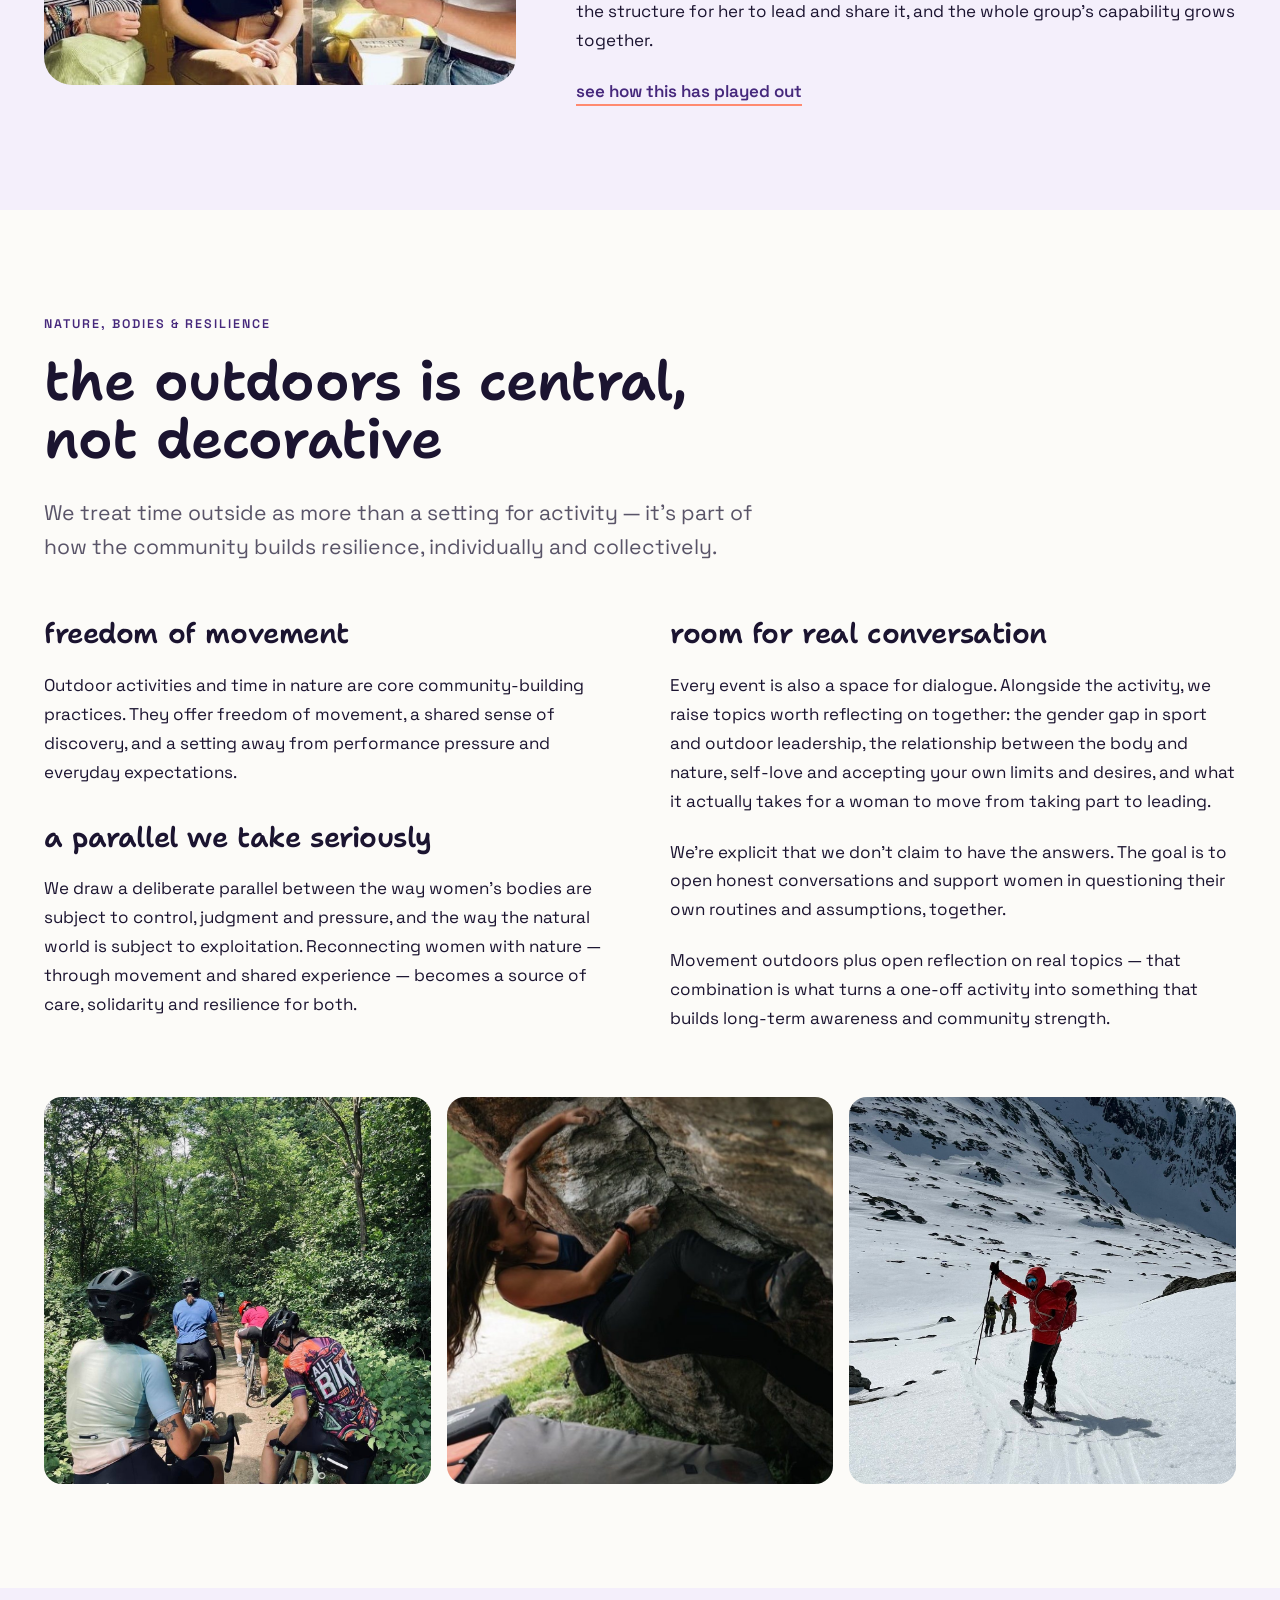
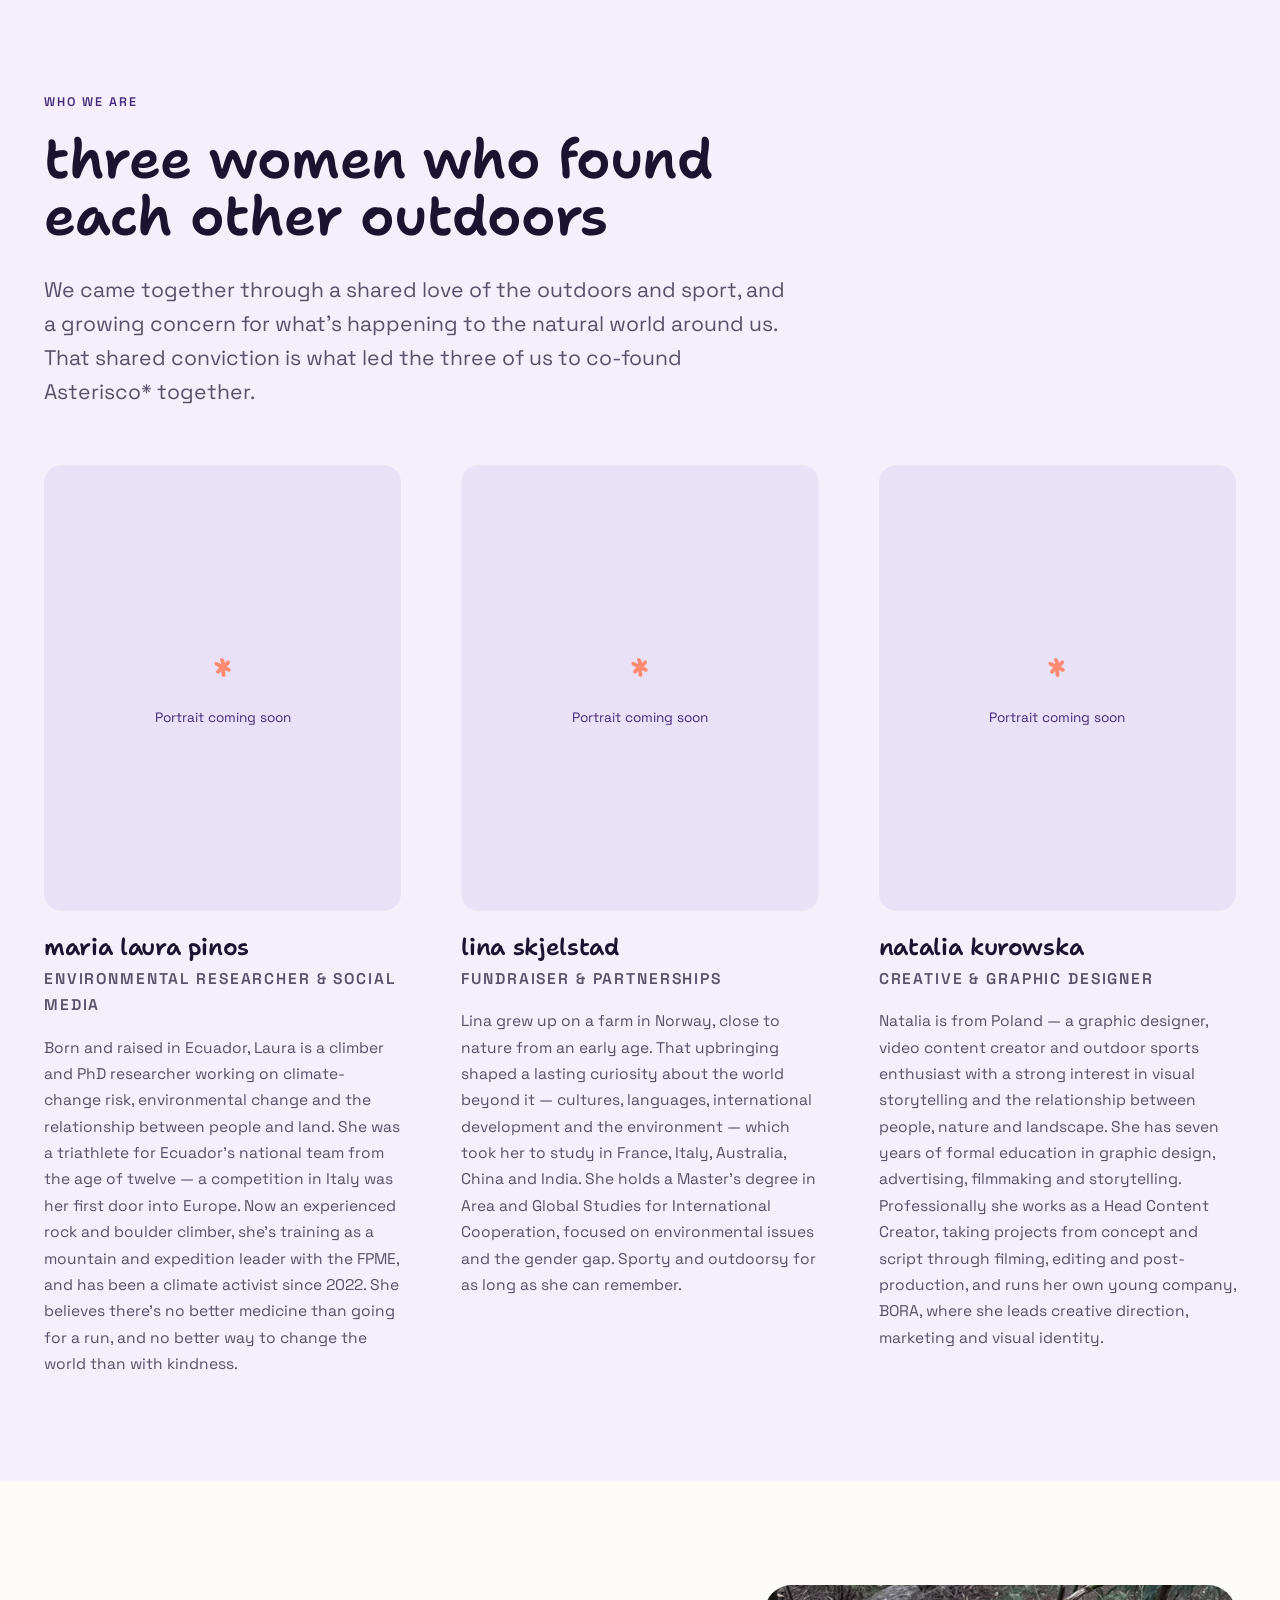
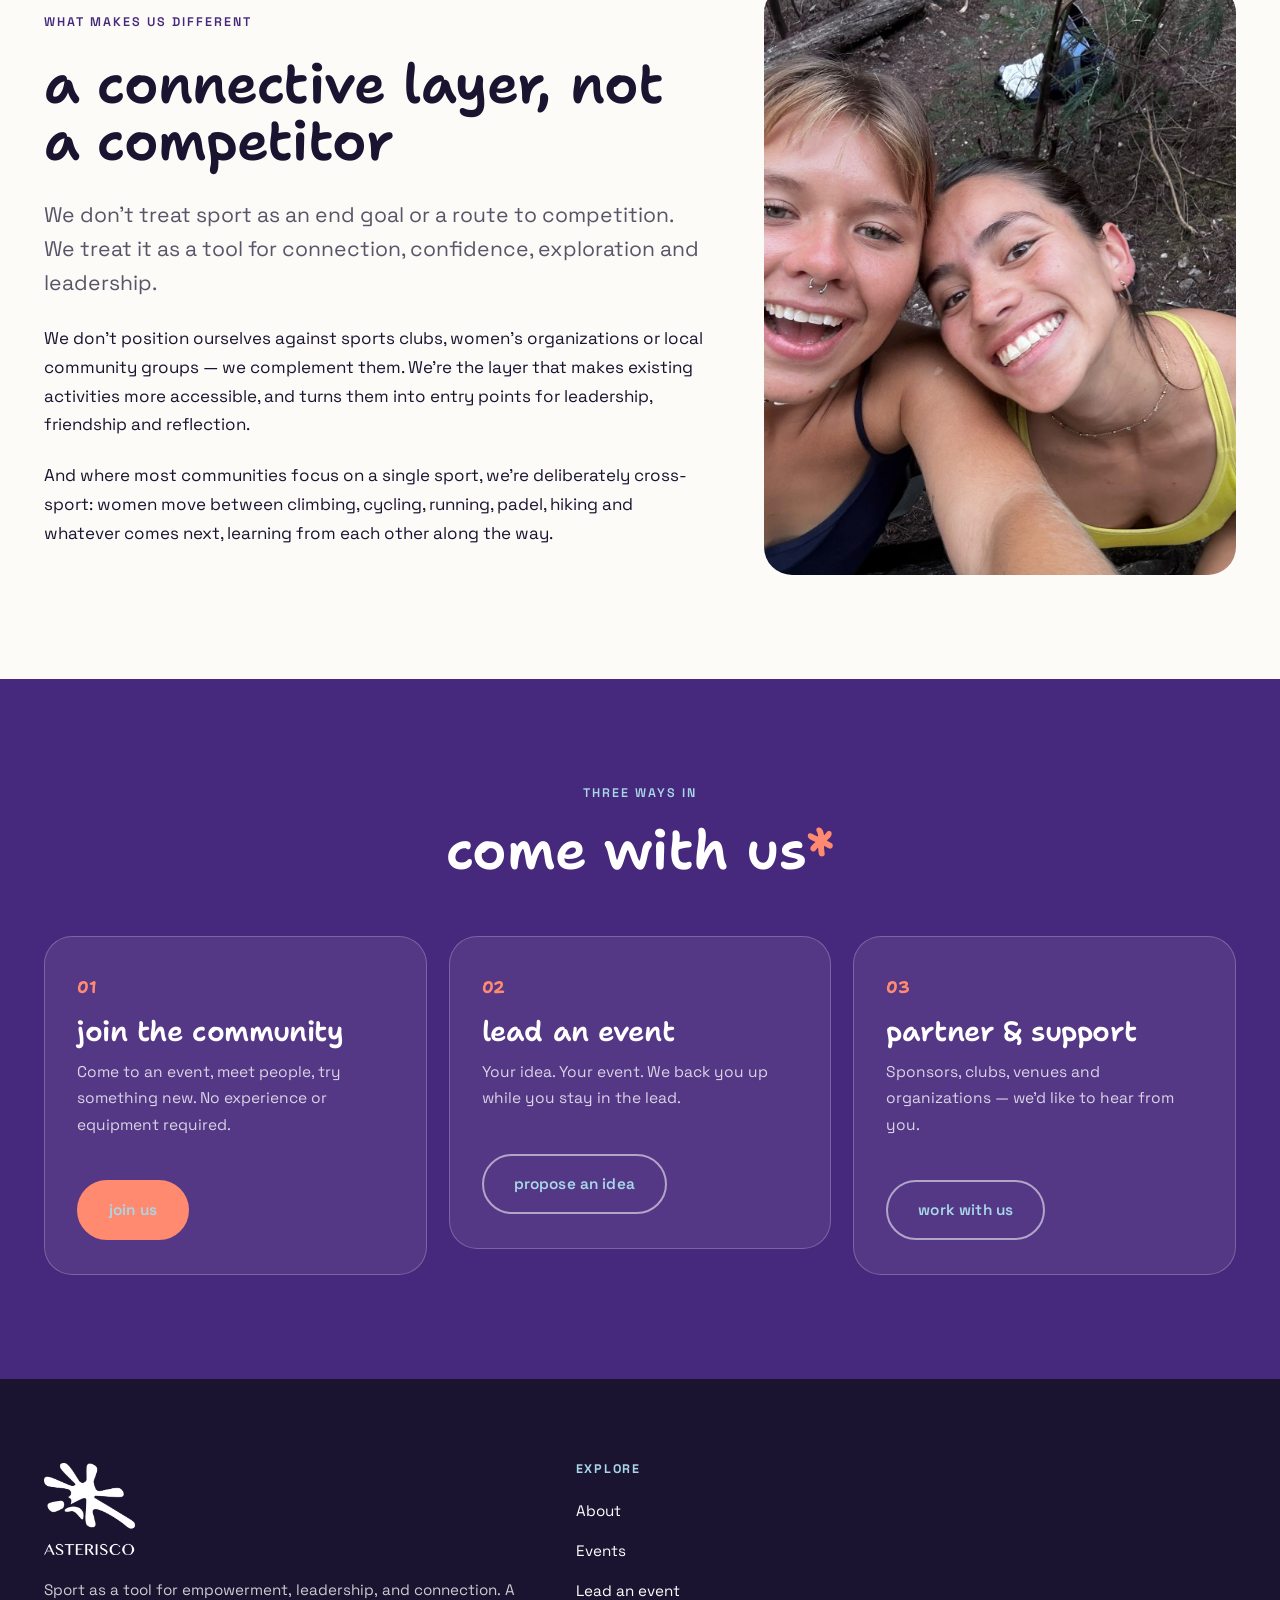
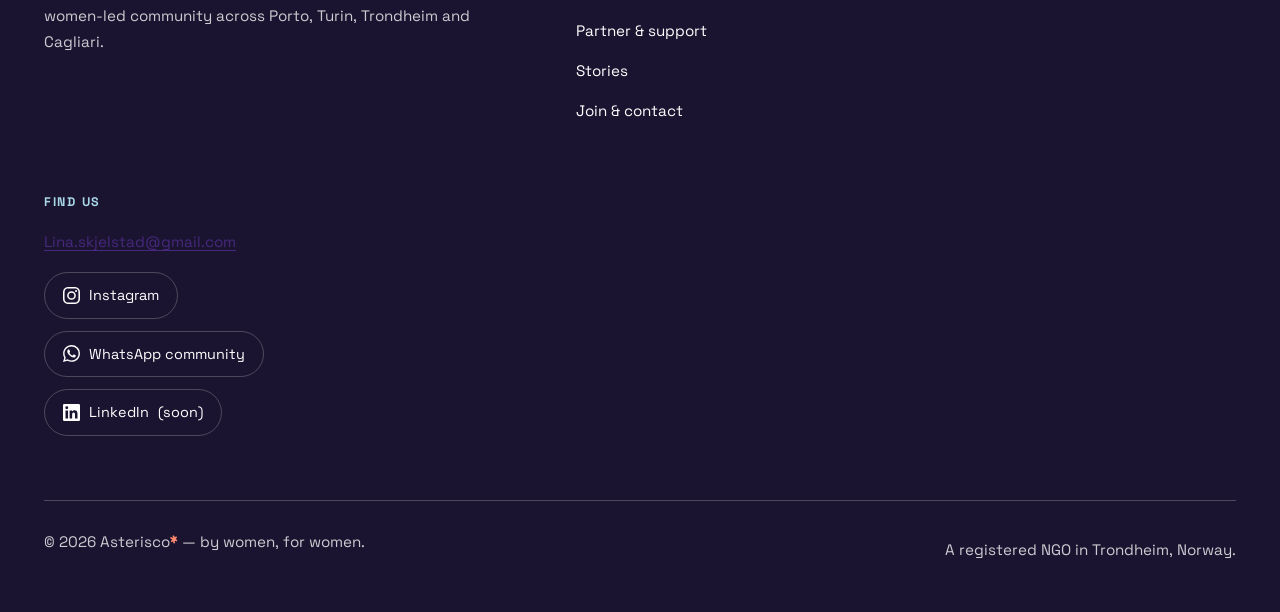
==== commit 3eaf0512: "New logo artwork and a home link in the nav Replaces the logo with the updated mark supplied as vect" ====
--- a/about.html
+++ b/about.html
@@ -33,13 +33,14 @@
 <header class="site-header">
   <div class="container site-header__inner">
     <a class="brand" href="index.html" aria-label="Asterisco* home">
-      <img src="assets/img/logo-full.png" alt="Asterisco* logo — a violet paint-splatter asterisk above the word Asterisco" width="1201" height="1283">
+      <img src="assets/img/logo-full.png" alt="Asterisco* logo — a violet paint-splatter asterisk above the word Asterisco" width="1200" height="1219">
     </a>
     <nav class="nav" aria-label="Main">
       <button class="nav-toggle" type="button" aria-expanded="false" aria-controls="primary-menu" aria-label="Open menu">
         <span></span><span></span><span></span>
       </button>
       <ul class="nav__list" id="primary-menu">
+        <li><a class="nav__link" href="index.html">home</a></li>
         <li><a class="nav__link" href="about.html" aria-current="page">about</a></li>
         <li><a class="nav__link" href="events.html">events</a></li>
         <li><a class="nav__link" href="lead-an-event.html">lead an event</a></li>
@@ -356,7 +357,7 @@
   <div class="container">
     <div class="row row--wide">
       <div class="col col-5 site-footer__brand">
-        <img src="assets/img/logo-full-white.png" alt="Asterisco* logo" width="1201" height="1283" loading="lazy">
+        <img src="assets/img/logo-full-white.png" alt="Asterisco* logo" width="1200" height="1219" loading="lazy">
         <p>Sport as a tool for empowerment, leadership, and connection. A women-led community across Porto, Turin, Trondheim and Cagliari.</p>
       </div>
       <div class="col col-3">
--- a/assets/css/style.css
+++ b/assets/css/style.css
@@ -339,7 +339,7 @@
   color: #fff;
 }
 .hero__inner h1 { color: #fff; max-width: 15ch; margin-bottom: 24px; }
-.hero__text { max-width: 56ch; color: var(--white-75); font-size: clamp(1.08rem, 1.6vw, 1.28rem); }
+.hero__text { max-width: 56ch; color: #fff; font-size: clamp(1.08rem, 1.6vw, 1.28rem); }
 .hero__btns { margin-top: 38px; }
 
 /* Compact hero for inner pages */
@@ -627,6 +627,9 @@
   box-shadow: 0 0 0 3px rgba(70,40,124,.14);
 }
 
+/* Pill checkboxes. No page uses these right now — both forms ask open questions
+   instead — but they are kept so a checkbox group can be added back without
+   rebuilding the style. Safe to delete if you never want one. */
 .form__checks { display: flex; flex-wrap: wrap; gap: 12px; }
 .form__check {
   display: inline-flex; align-items: center; gap: 9px;
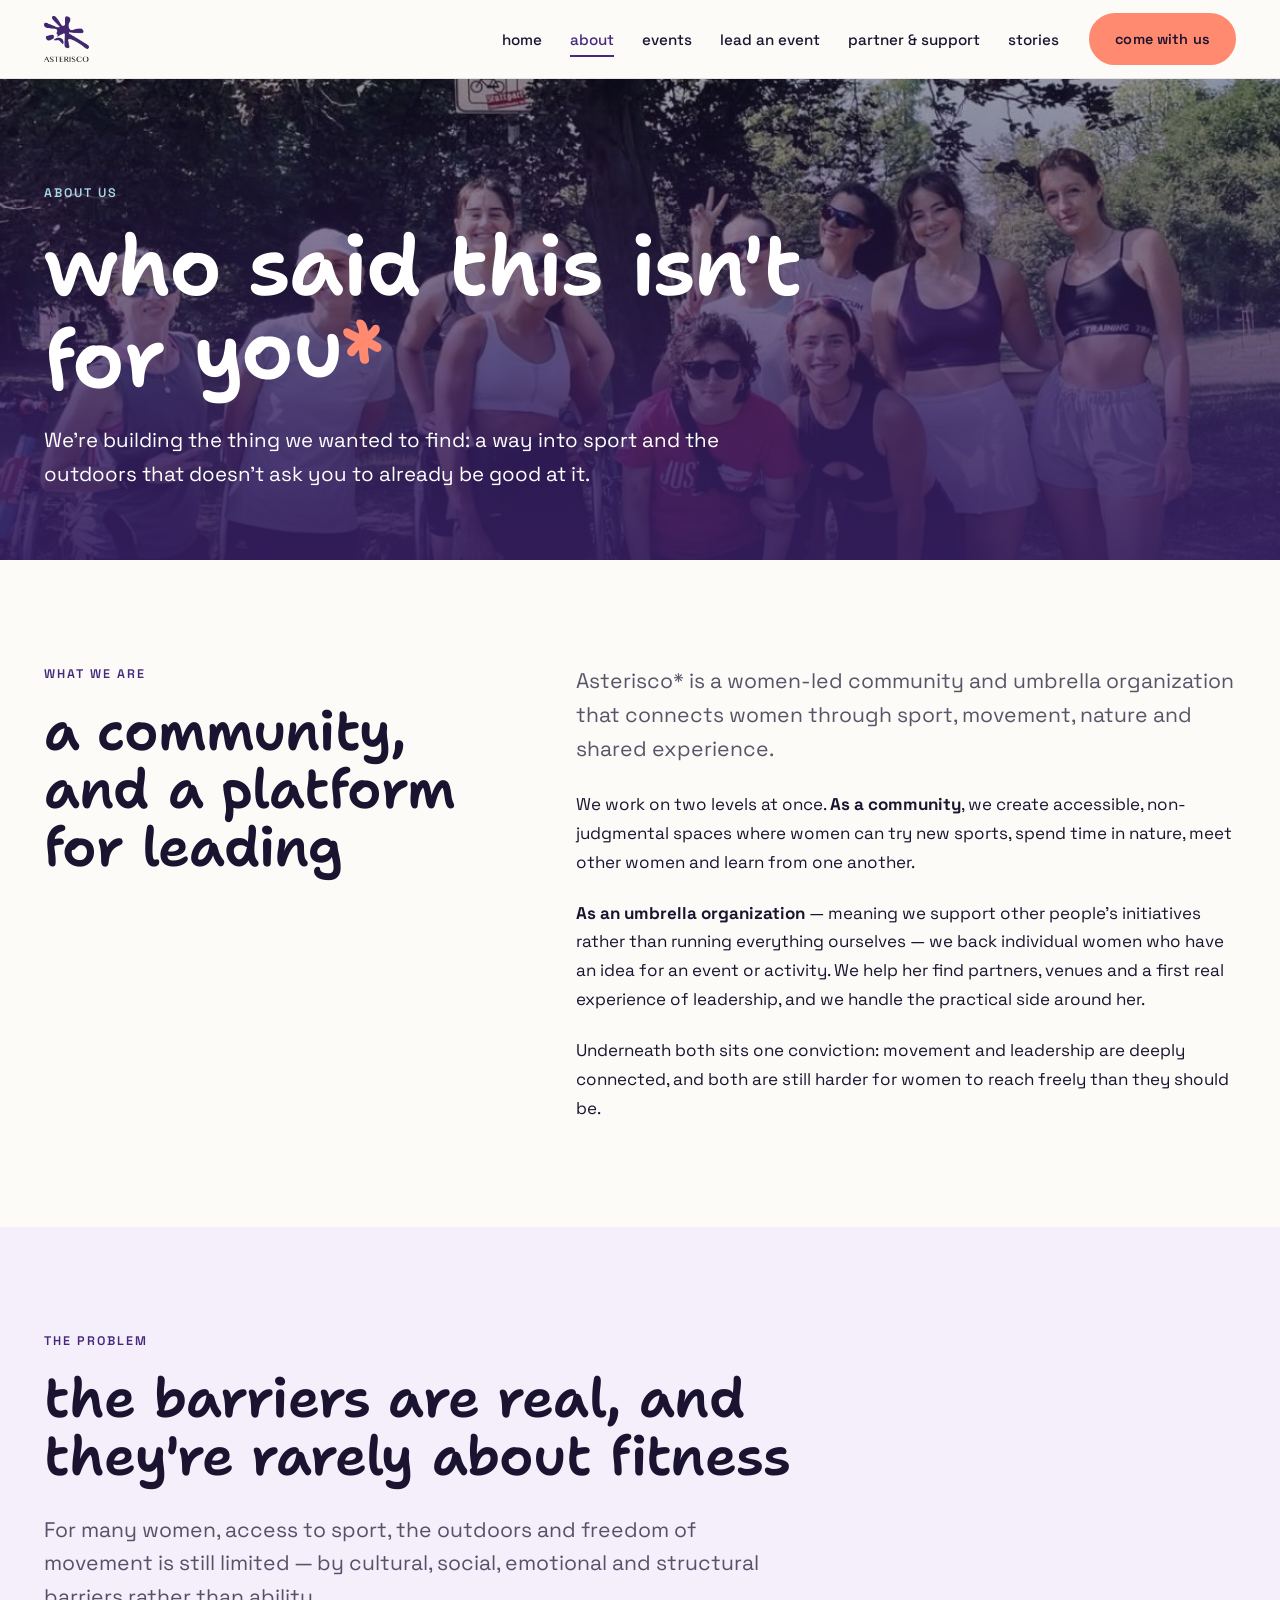
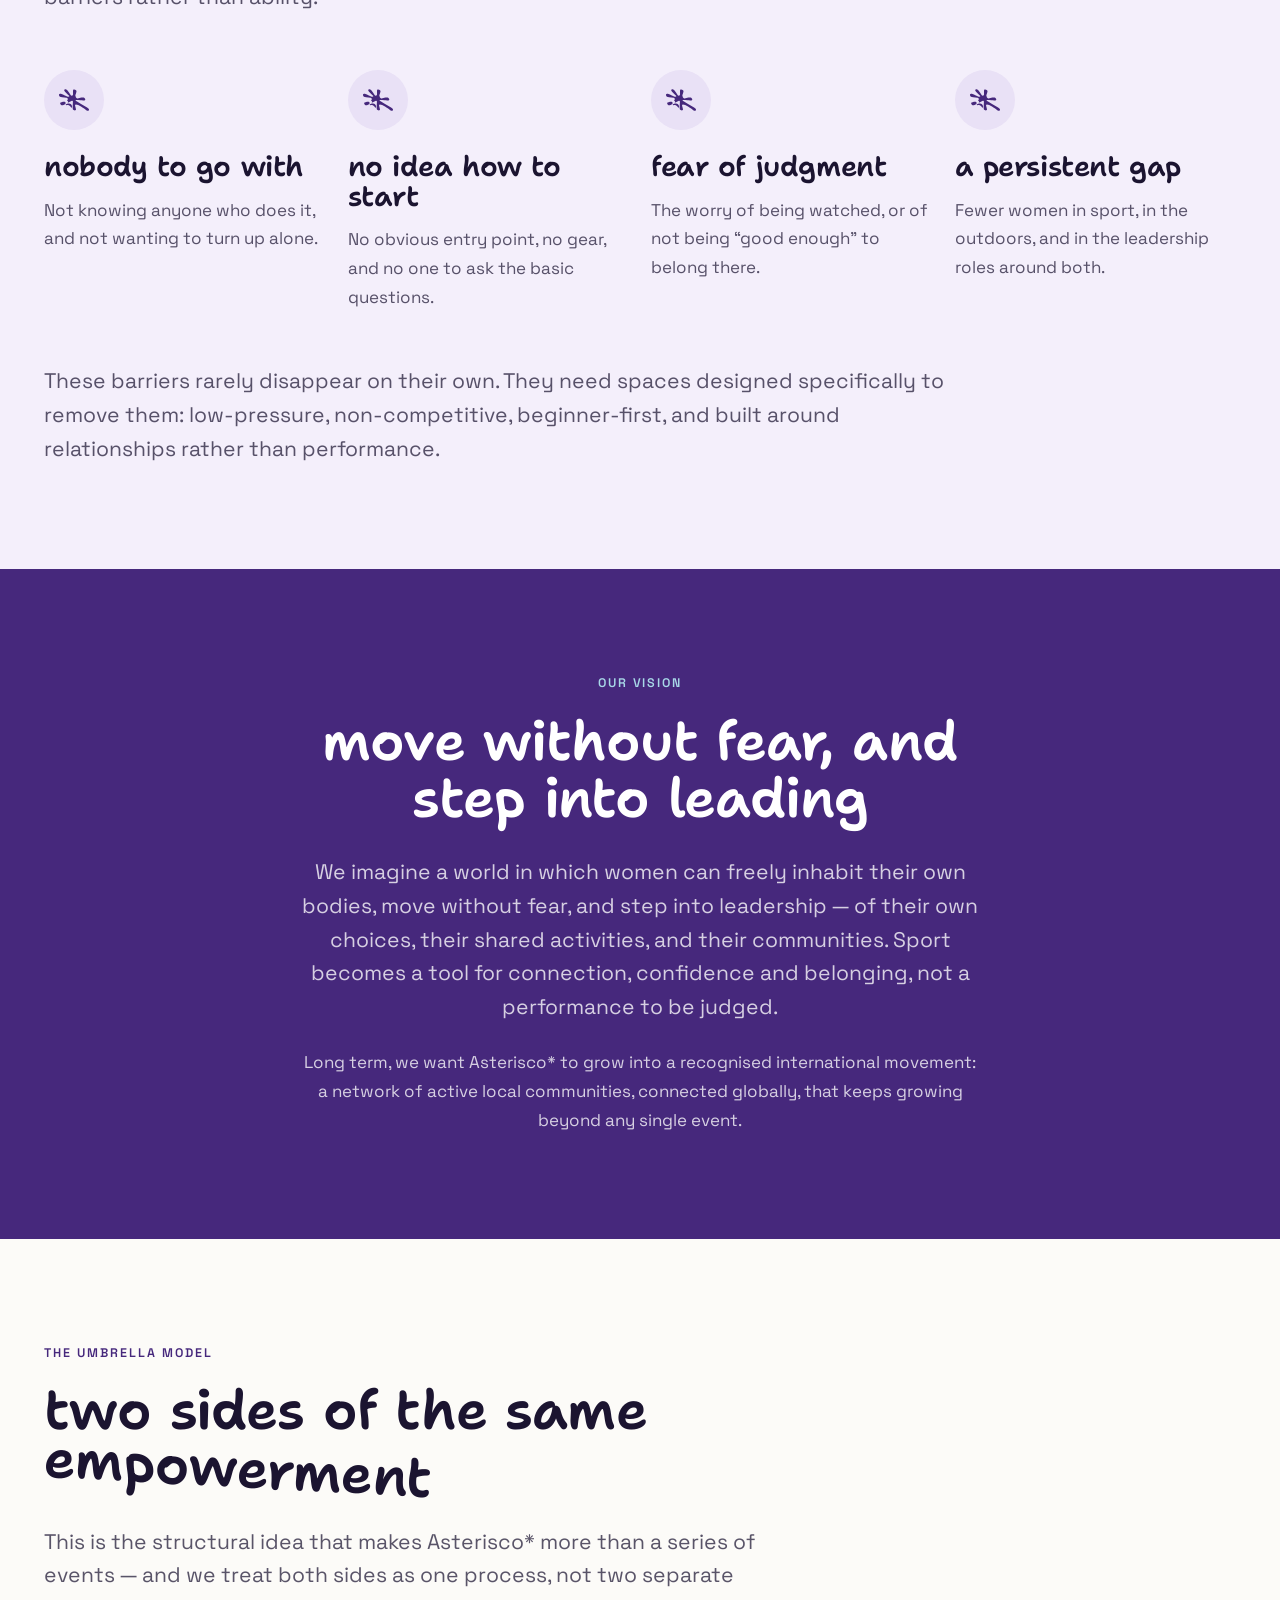
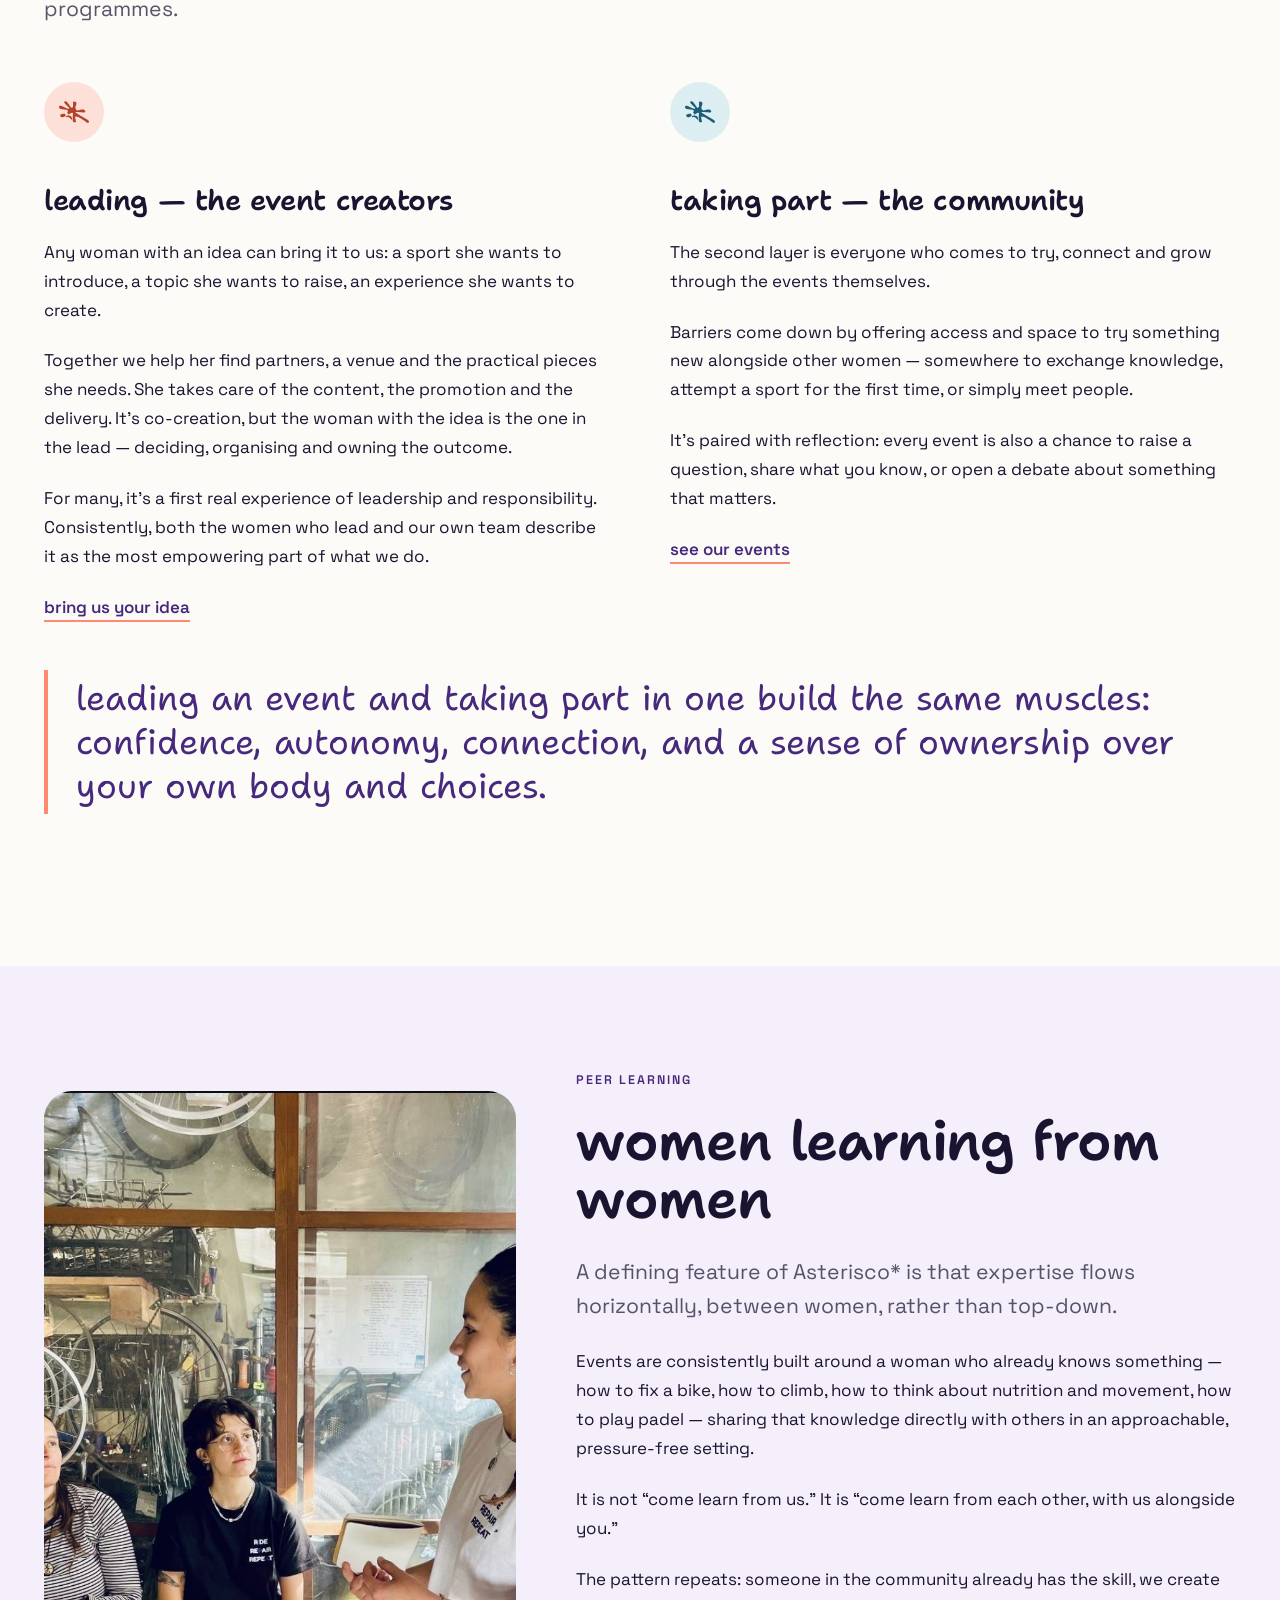
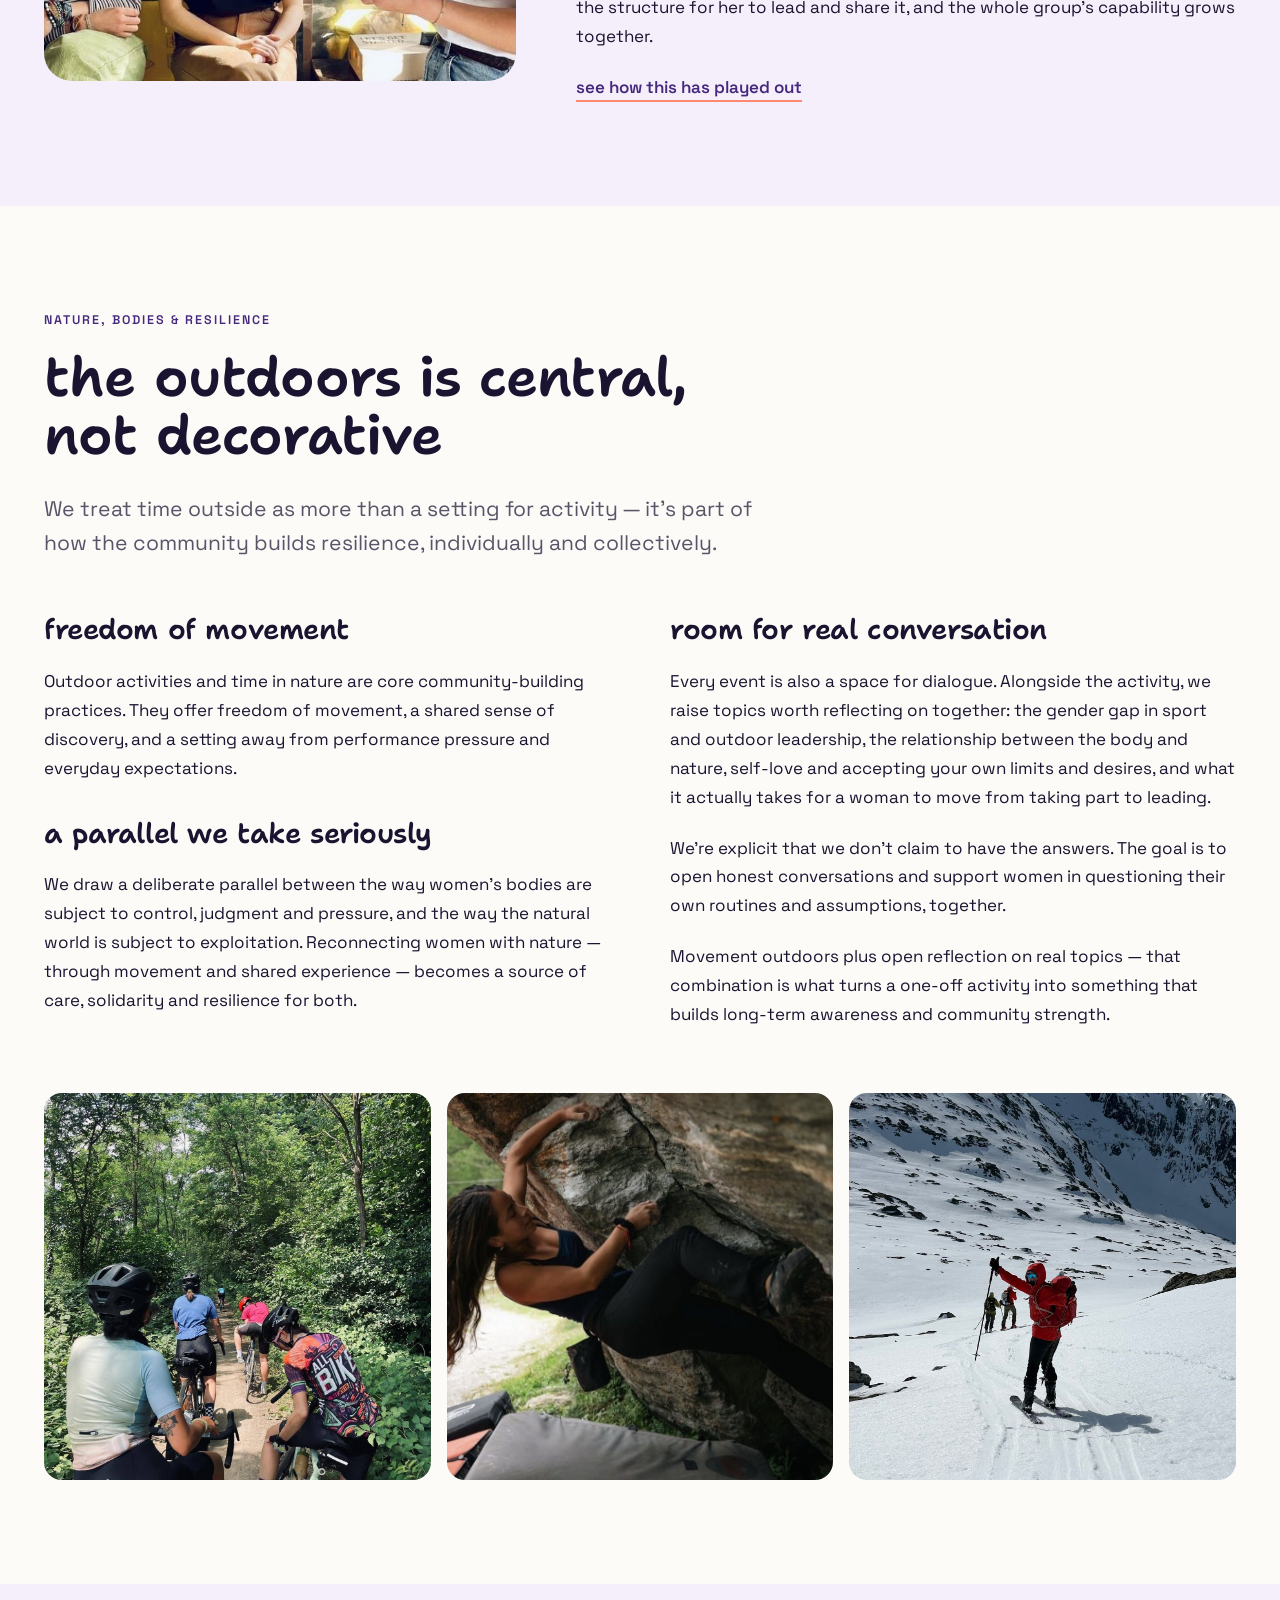
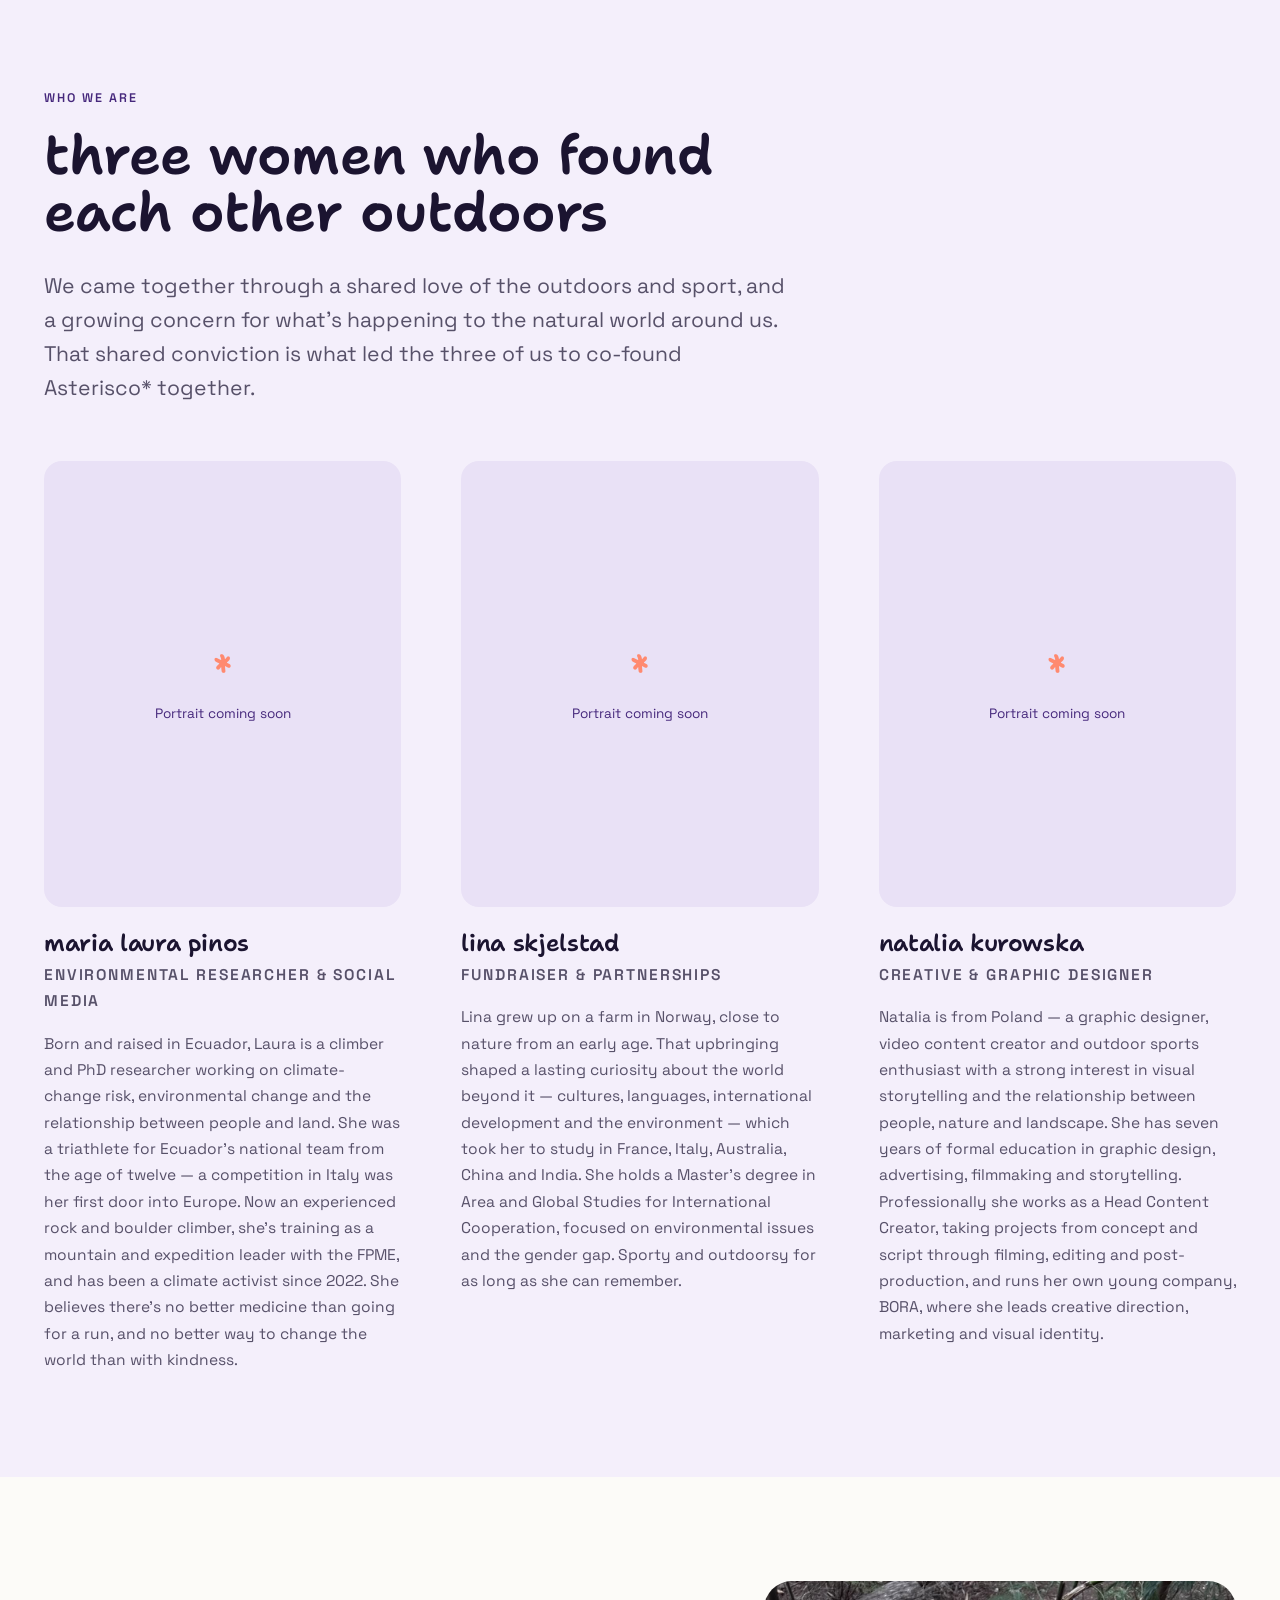
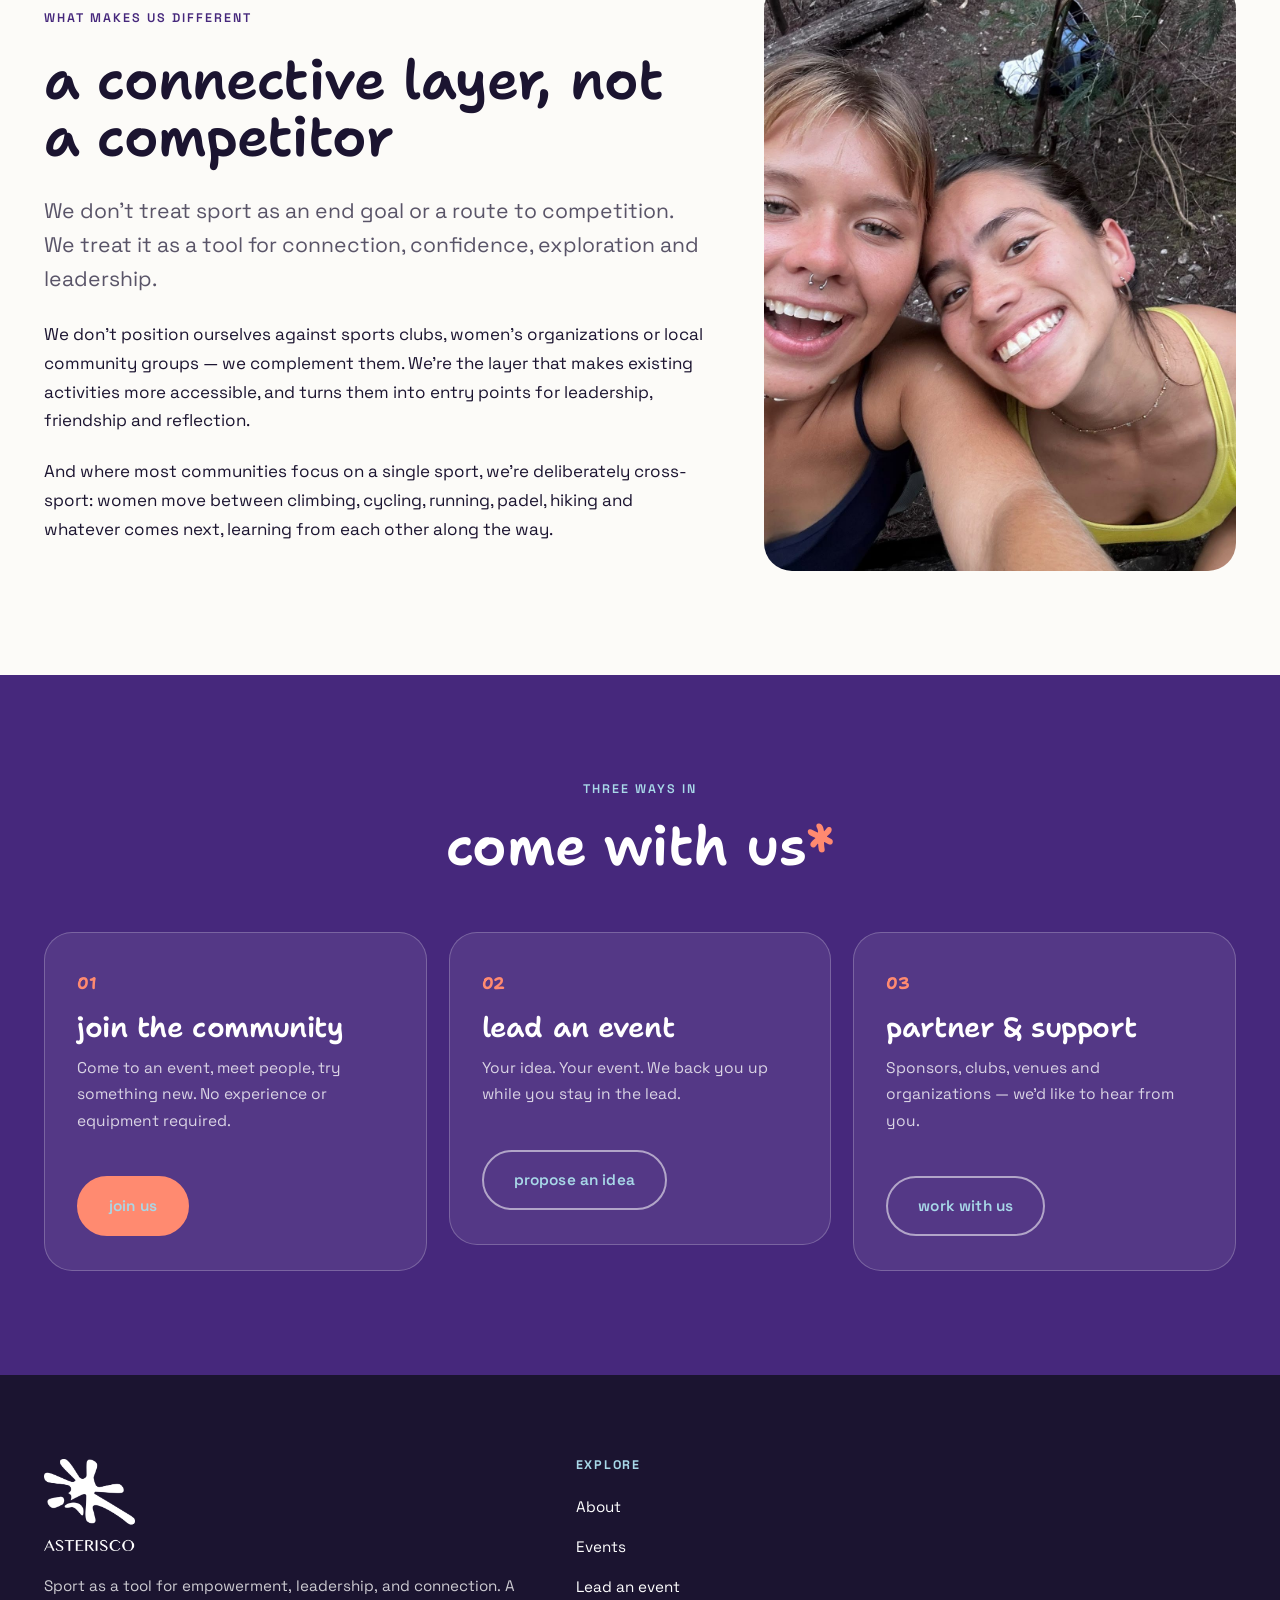
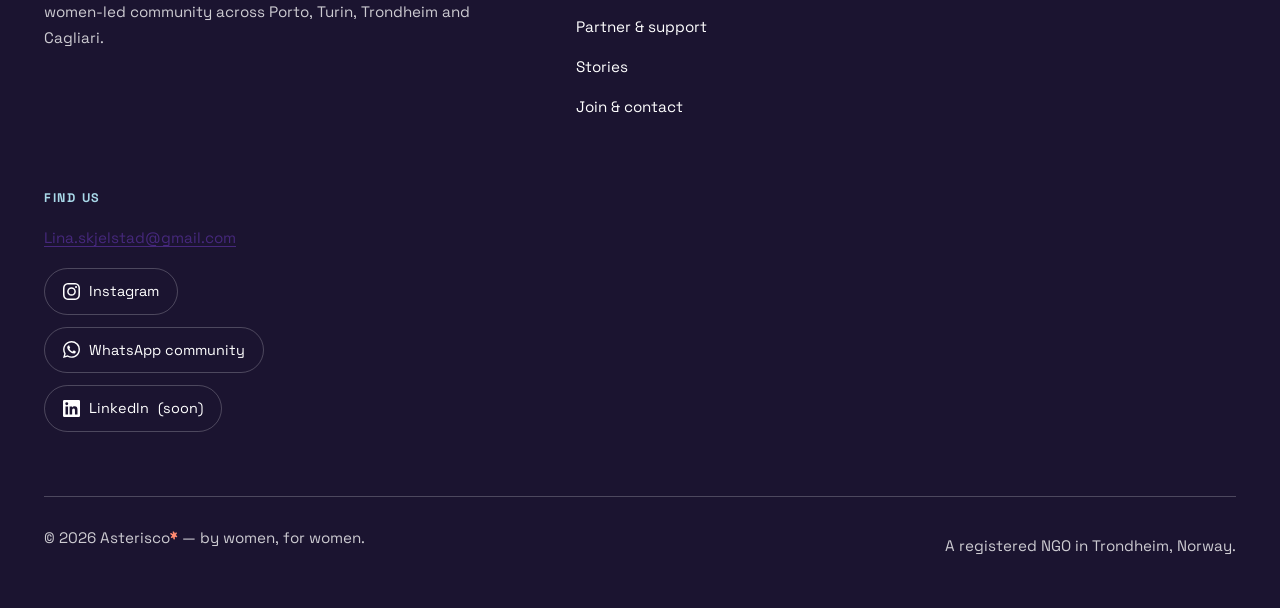
==== commit 554cfcb8: "Use the brand asterisk for the icon circles The icon circles carried a generic Font Awesome asterisk" ====
--- a/about.html
+++ b/about.html
@@ -97,28 +97,28 @@
       <div class="row row--tight">
         <div class="col col-4">
           <div class="iconbox">
-            <span class="iconbox__icon" aria-hidden="true">*</span>
+            <span class="iconbox__icon" aria-hidden="true"></span>
             <h3>nobody to go with</h3>
             <p>Not knowing anyone who does it, and not wanting to turn up alone.</p>
           </div>
         </div>
         <div class="col col-4">
           <div class="iconbox">
-            <span class="iconbox__icon" aria-hidden="true">*</span>
+            <span class="iconbox__icon" aria-hidden="true"></span>
             <h3>no idea how to start</h3>
             <p>No obvious entry point, no gear, and no one to ask the basic questions.</p>
           </div>
         </div>
         <div class="col col-4">
           <div class="iconbox">
-            <span class="iconbox__icon" aria-hidden="true">*</span>
+            <span class="iconbox__icon" aria-hidden="true"></span>
             <h3>fear of judgment</h3>
             <p>The worry of being watched, or of not being “good enough” to belong there.</p>
           </div>
         </div>
         <div class="col col-4">
           <div class="iconbox">
-            <span class="iconbox__icon" aria-hidden="true">*</span>
+            <span class="iconbox__icon" aria-hidden="true"></span>
             <h3>a persistent gap</h3>
             <p>Fewer women in sport, in the outdoors, and in the leadership roles around both.</p>
           </div>
@@ -150,7 +150,7 @@
 
       <div class="row row--wide">
         <div class="col col-2 stack">
-          <span class="iconbox__icon iconbox__icon--coral" aria-hidden="true">*</span>
+          <span class="iconbox__icon iconbox__icon--coral" aria-hidden="true"></span>
           <h3>leading — the event creators</h3>
           <p>Any woman with an idea can bring it to us: a sport she wants to introduce, a topic she wants to raise, an experience she wants to create.</p>
           <p>Together we help her find partners, a venue and the practical pieces she needs. She takes care of the content, the promotion and the delivery. It's co-creation, but the woman with the idea is the one in the lead — deciding, organising and owning the outcome.</p>
@@ -159,7 +159,7 @@
         </div>
 
         <div class="col col-2 stack">
-          <span class="iconbox__icon iconbox__icon--sky" aria-hidden="true">*</span>
+          <span class="iconbox__icon iconbox__icon--sky" aria-hidden="true"></span>
           <h3>taking part — the community</h3>
           <p>The second layer is everyone who comes to try, connect and grow through the events themselves.</p>
           <p>Barriers come down by offering access and space to try something new alongside other women — somewhere to exchange knowledge, attempt a sport for the first time, or simply meet people.</p>
--- a/assets/css/style.css
+++ b/assets/css/style.css
@@ -428,12 +428,22 @@
 
 .iconbox__icon {
   display: inline-flex; align-items: center; justify-content: center;
-  width: 62px; height: 62px; margin-bottom: 22px;
+  width: 60px; height: 60px; margin-bottom: 22px;
   border-radius: 50%;
   background: var(--lilac);
   color: var(--violet);
-  font-family: var(--display); font-size: 1.7rem; font-weight: 700;
   flex-shrink: 0;
+}
+
+/* The brand asterisk, masked so it takes the colour of the circle it sits in.
+   Same artwork as the logo mark, so the symbol reads as ours rather than a
+   generic typographic asterisk. */
+.iconbox__icon::before {
+  content: "";
+  width: 30px; height: 30px;
+  background-color: currentColor;
+  -webkit-mask: url(../img/asterisk-mark.svg) center / contain no-repeat;
+  mask: url(../img/asterisk-mark.svg) center / contain no-repeat;
 }
 .iconbox__icon--coral { background: rgba(255,138,112,.24); color: #B4432A; }
 .iconbox__icon--sky   { background: rgba(168,216,232,.38); color: #1C5E73; }
